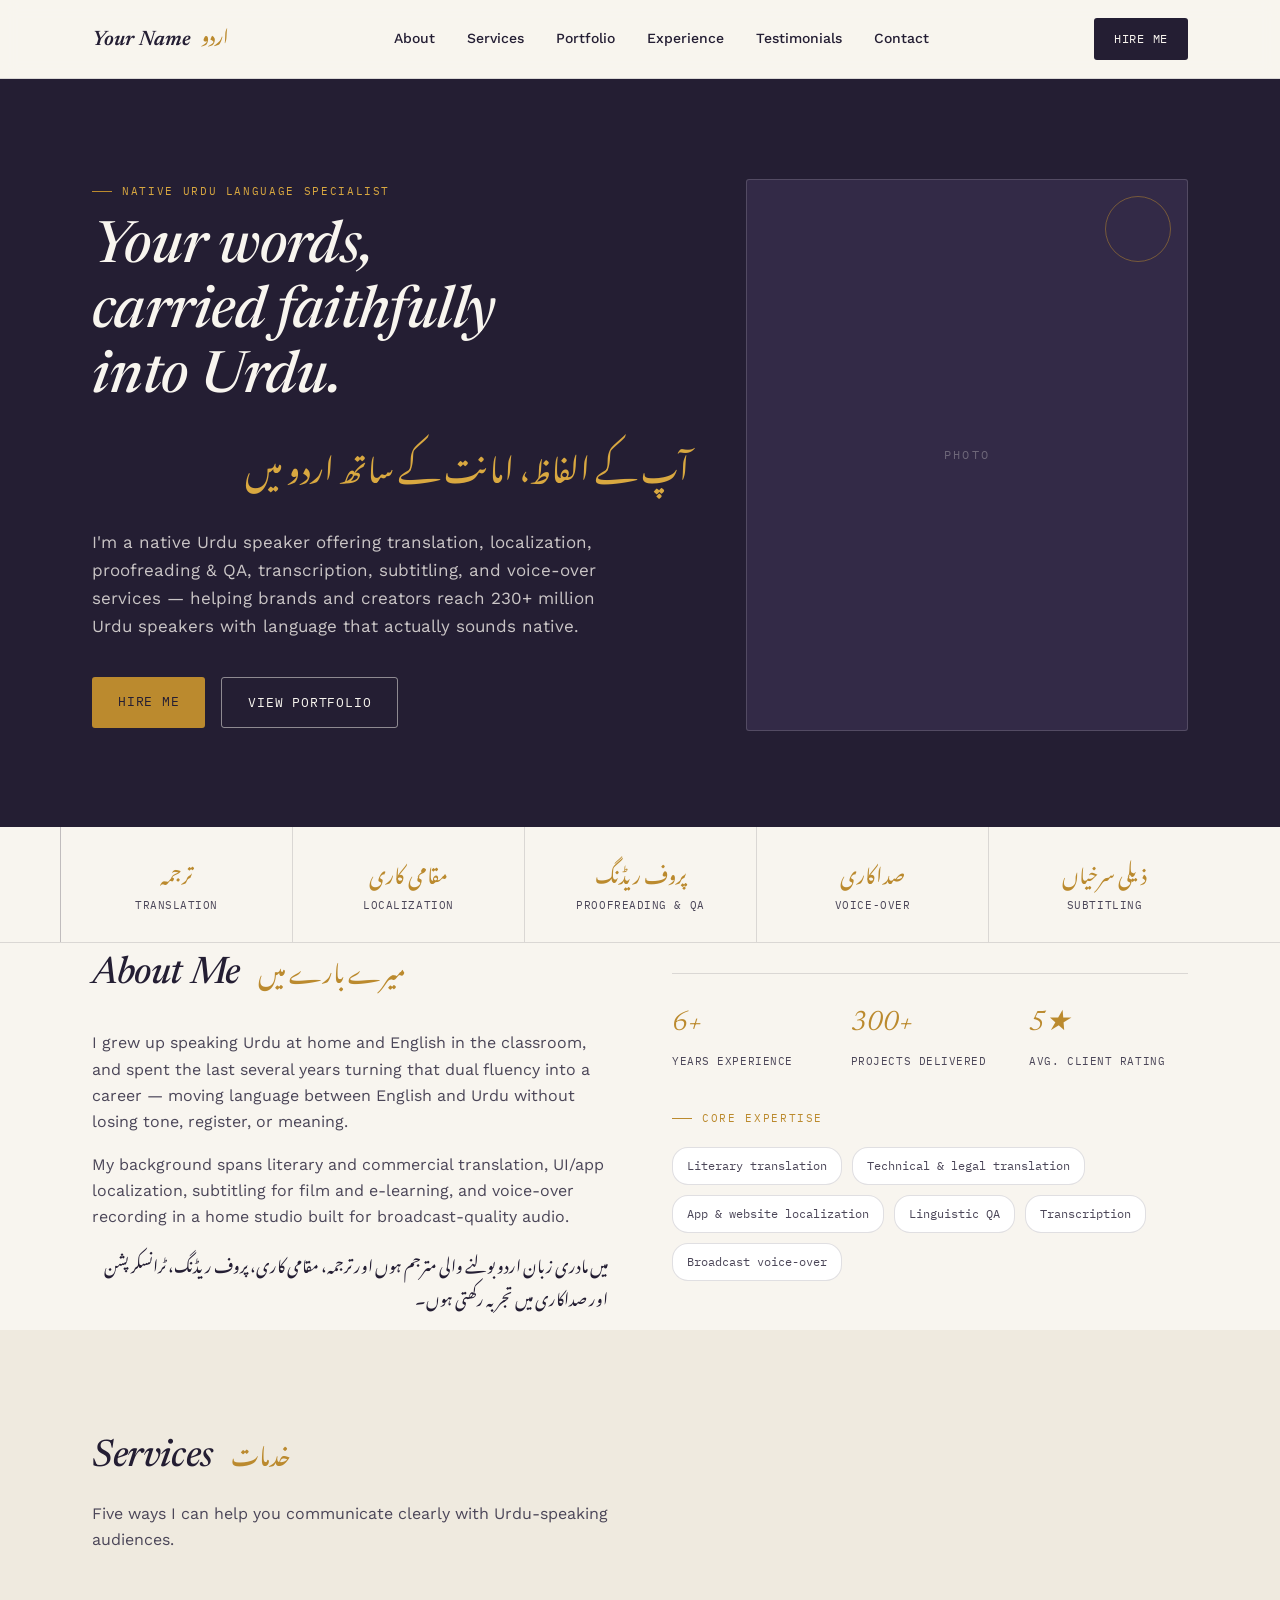
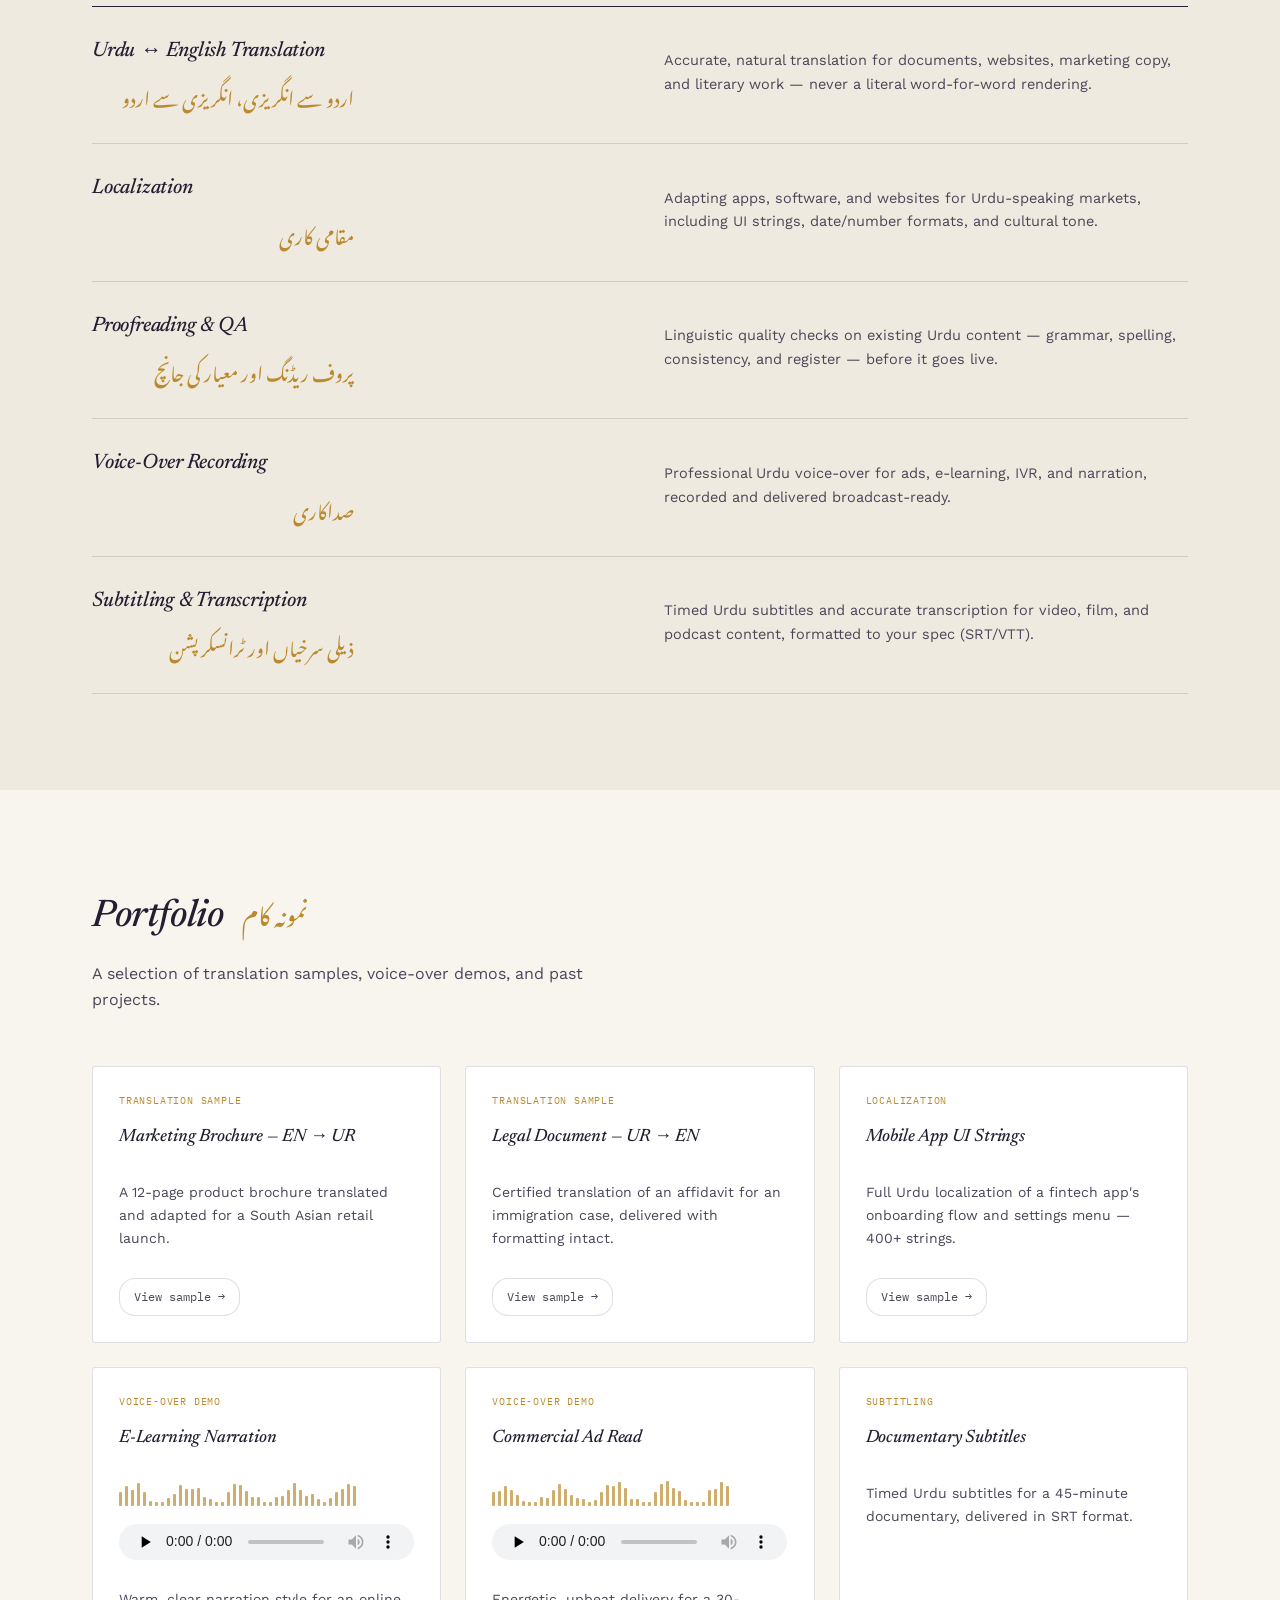
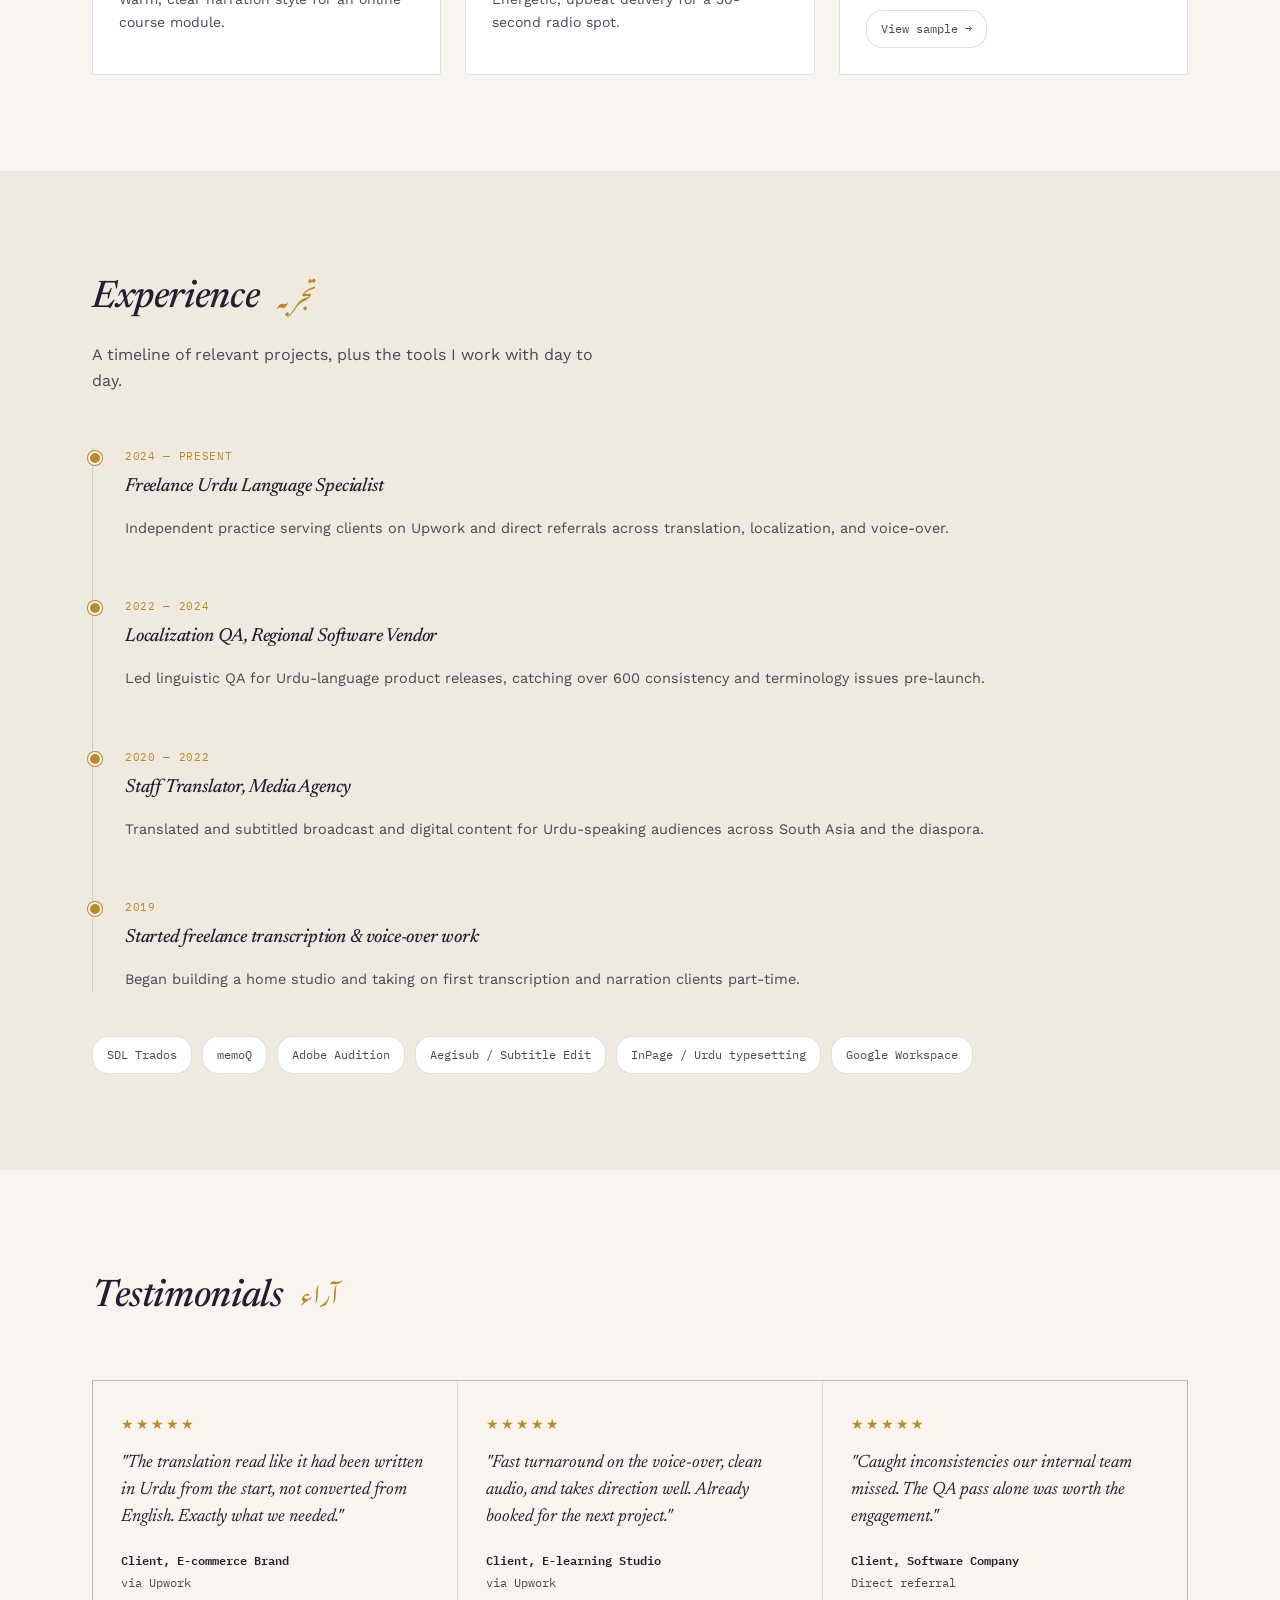
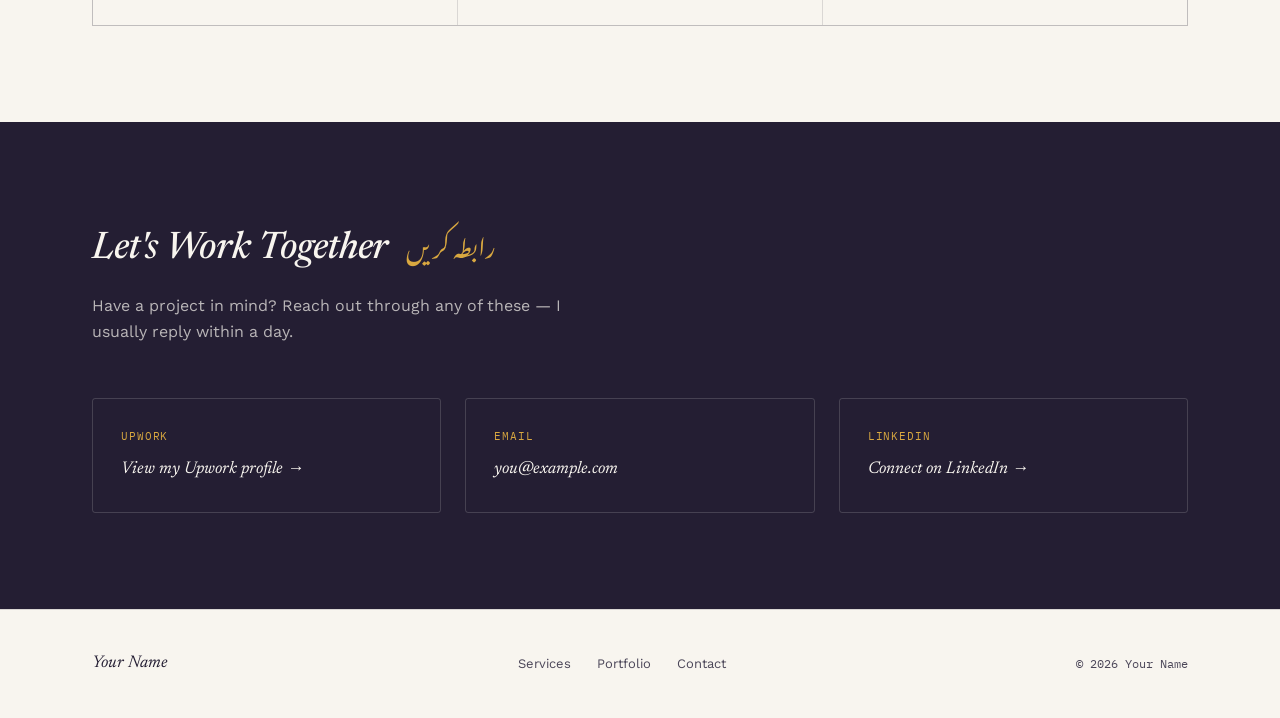
==== index.html @ cc3bcafe "Update title to reflect name change to Huma" ====
<!DOCTYPE html>
<html lang="en">
<head>
<meta charset="UTF-8">
<meta name="viewport" content="width=device-width, initial-scale=1.0">
<title>Huma — Urdu Language Expert | Translation, Localization & Voice-Over</title>
<meta name="description" content="Native Urdu language expert offering translation, localization, QA, transcription, subtitling and voice-over services.">
<link rel="preconnect" href="https://fonts.googleapis.com">
<link rel="preconnect" href="https://fonts.gstatic.com" crossorigin>
<link href="https://fonts.googleapis.com/css2?family=Newsreader:ital,wght@0,400;0,500;0,600;1,400;1,500&family=Noto+Nastaliq+Urdu:wght@400;600;700&family=Work+Sans:wght@400;500;600&family=IBM+Plex+Mono:wght@400;500&display=swap" rel="stylesheet">
<style>
  :root{
    --ink:#241E33;
    --ink-soft:#332A47;
    --paper:#F8F5EF;
    --paper-dim:#EFEADF;
    --gold:#BB8A2E;
    --gold-bright:#D9A840;
    --burgundy:#7A2E3B;
    --slate:#4B4658;
    --line:rgba(36,30,51,0.14);
    --line-dark:rgba(248,245,239,0.16);
    --white:#FFFFFF;
    --radius:3px;
    --max:1160px;
  }
  *{box-sizing:border-box;}
  html{scroll-behavior:smooth;}
  body{
    margin:0; background:var(--paper); color:var(--ink);
    font-family:'Work Sans', sans-serif; font-size:16px; line-height:1.65;
    -webkit-font-smoothing:antialiased;
  }
  h1,h2,h3{font-family:'Newsreader', serif; font-weight:500; margin:0; letter-spacing:-0.01em;}
  a{color:inherit; text-decoration:none;}
  img{max-width:100%; display:block;}
  .wrap{max-width:var(--max); margin:0 auto; padding:0 32px;}
  .urdu{font-family:'Noto Nastaliq Urdu', serif; direction:rtl; line-height:2.1;}

  .eyebrow{
    font-family:'IBM Plex Mono', monospace; font-size:11px; letter-spacing:0.15em; text-transform:uppercase;
    color:var(--gold); display:flex; align-items:center; gap:10px; margin-bottom:16px;
  }
  .eyebrow::before{content:""; width:20px; height:1px; background:var(--gold); display:inline-block;}

  .section-head{margin-bottom:52px;}
  .section-head .heading-row{display:flex; align-items:baseline; gap:18px; flex-wrap:wrap;}
  .section-head h2{font-size:clamp(28px,3.2vw,38px); font-style:italic;}
  .section-head .urdu-echo{
    font-family:'Noto Nastaliq Urdu', serif; direction:rtl; font-size:24px; color:var(--gold); line-height:1;
  }
  .section-head p{color:var(--slate); max-width:52ch; margin-top:12px;}

  section{padding:96px 0;}
  .light-alt{background:var(--paper-dim);}

  a:focus-visible, button:focus-visible, input:focus-visible, textarea:focus-visible{
    outline:2px solid var(--gold); outline-offset:3px;
  }
  .skip-link{position:absolute; left:-999px; top:0; background:var(--ink); color:var(--paper); padding:10px 16px; z-index:999;}
  .skip-link:focus{left:16px; top:16px;}

  /* Header */
  header{
    position:sticky; top:0; z-index:50; background:rgba(248,245,239,0.94);
    backdrop-filter:blur(8px); border-bottom:1px solid var(--line);
  }
  .nav{display:flex; align-items:center; justify-content:space-between; padding:18px 32px; max-width:var(--max); margin:0 auto;}
  .brand{font-family:'Newsreader', serif; font-style:italic; font-weight:600; font-size:21px; display:flex; align-items:baseline; gap:10px;}
  .brand .urdu-mark{font-family:'Noto Nastaliq Urdu', serif; direction:rtl; font-size:18px; color:var(--gold); font-style:normal;}
  .nav-links{display:flex; gap:32px; font-size:14px; font-weight:500;}
  .nav-links a{position:relative; padding:4px 0;}
  .nav-links a::after{content:""; position:absolute; left:0; bottom:0; width:0%; height:1px; background:var(--gold); transition:width .25s ease;}
  .nav-links a:hover::after{width:100%;}
  .nav-cta{
    font-family:'IBM Plex Mono', monospace; font-size:12px; letter-spacing:0.06em; text-transform:uppercase;
    background:var(--ink); color:var(--paper); padding:11px 20px; border-radius:var(--radius); transition:background .2s ease;
  }
  .nav-cta:hover{background:var(--gold);}

  /* Hero */
  .hero{background:var(--ink); color:var(--paper); padding:100px 0 96px; overflow:hidden;}
  .hero .wrap{display:grid; grid-template-columns:1.15fr 0.85fr; gap:56px; align-items:center;}
  .hero h1{color:var(--paper); font-size:clamp(38px,5vw,58px); line-height:1.12; font-style:italic; font-weight:500;}
  .hero .urdu-headline{
    margin-top:18px; font-size:clamp(22px,3vw,32px); color:var(--gold-bright);
  }
  .hero-sub{margin-top:26px; font-size:17px; color:rgba(248,245,239,0.78); max-width:46ch;}
  .hero-ctas{margin-top:36px; display:flex; gap:16px; flex-wrap:wrap;}
  .btn{
    font-family:'IBM Plex Mono', monospace; font-size:13px; letter-spacing:0.06em; text-transform:uppercase;
    padding:14px 26px; border-radius:var(--radius); display:inline-block; transition:transform .2s ease, background .2s ease, box-shadow .2s ease;
  }
  .btn-primary{background:var(--gold); color:var(--ink);}
  .btn-primary:hover{background:var(--gold-bright); transform:translateY(-2px);}
  .btn-ghost{border:1px solid rgba(248,245,239,0.5); color:var(--paper);}
  .btn-ghost:hover{transform:translateY(-2px); box-shadow:3px 3px 0 var(--gold);}
  .btn-ghost-light{border:1px solid var(--ink);}
  .btn-ghost-light:hover{transform:translateY(-2px); box-shadow:3px 3px 0 var(--gold);}

  .portrait{
    aspect-ratio:4/5; background:var(--ink-soft); border:1px solid var(--line-dark); border-radius:var(--radius);
    position:relative; overflow:hidden;
  }
  .portrait::after{
    content:"PHOTO"; position:absolute; inset:0; display:flex; align-items:center; justify-content:center;
    color:rgba(248,245,239,0.3); font-family:'IBM Plex Mono', monospace; font-size:12px; letter-spacing:0.2em;
  }
  .portrait::before{
    content:""; position:absolute; top:16px; right:16px; width:64px; height:64px;
    border:1px solid var(--gold); border-radius:50%; opacity:0.5;
  }

  /* key services strip */
  .key-services{border-bottom:1px solid var(--line);}
  .key-services .wrap{
    display:grid; grid-template-columns:repeat(5,1fr); gap:1px; background:var(--line);
    border-left:1px solid var(--line); padding:0;
  }
  .key-service{
    background:var(--paper); padding:28px 20px; text-align:center;
  }
  .key-service .ks-urdu{font-family:'Noto Nastaliq Urdu', serif; direction:rtl; color:var(--gold); font-size:20px; margin-bottom:8px;}
  .key-service .ks-en{font-family:'IBM Plex Mono', monospace; font-size:11px; letter-spacing:0.05em; text-transform:uppercase; color:var(--slate);}

  /* About */
  .about-grid{display:grid; grid-template-columns:1fr 1fr; gap:64px; align-items:start;}
  .about-body p{color:var(--slate); margin-bottom:18px;}
  .about-body .urdu{color:var(--ink); font-size:19px; margin:22px 0; padding:18px 22px; border-right:2px solid var(--gold); background:var(--paper-dim);}
  .about-stats{margin-top:30px; display:grid; grid-template-columns:repeat(3,1fr); gap:20px; border-top:1px solid var(--line); padding-top:26px;}
  .about-stats .n{font-family:'Newsreader', serif; font-style:italic; font-size:28px; color:var(--gold); display:block;}
  .about-stats .d{font-family:'IBM Plex Mono', monospace; font-size:11px; letter-spacing:0.05em; text-transform:uppercase; color:var(--slate);}

  /* Services (ledger) */
  .ledger{border-top:1px solid var(--ink);}
  .ledger-row{
    display:grid; grid-template-columns:1fr 1fr 2fr; gap:24px; padding:28px 0; border-bottom:1px solid var(--line);
    align-items:start; transition:background .2s ease;
  }
  .ledger-row:hover{background:var(--paper-dim);}
  .ledger-row h3{font-size:21px; font-style:italic;}
  .ledger-row .urdu{font-size:19px; color:var(--gold); margin-top:6px;}
  .ledger-row p{color:var(--slate); font-size:14.5px;}

  /* Portfolio */
  .portfolio-tabs{display:flex; gap:10px; margin-bottom:40px; flex-wrap:wrap;}
  .tab-label{
    font-family:'IBM Plex Mono', monospace; font-size:11px; letter-spacing:0.08em; text-transform:uppercase;
    border:1px solid var(--line); padding:9px 16px; border-radius:20px; color:var(--slate);
  }
  .portfolio-grid{display:grid; grid-template-columns:repeat(3,1fr); gap:24px;}
  .p-card{background:var(--white); border:1px solid var(--line); border-radius:var(--radius); padding:26px; display:flex; flex-direction:column; gap:14px;}
  .p-card .p-tag{font-family:'IBM Plex Mono', monospace; font-size:10px; letter-spacing:0.08em; text-transform:uppercase; color:var(--gold);}
  .p-card h3{font-size:18px; font-style:italic;}
  .p-card p{color:var(--slate); font-size:14px; flex-grow:1;}
  .waveform{display:flex; align-items:flex-end; gap:3px; height:34px; margin:4px 0;}
  .waveform span{
    width:3px; background:var(--gold); border-radius:1px; opacity:0.7;
  }
  audio{width:100%; height:36px;}

  /* Experience timeline */
  .timeline{position:relative; padding-left:32px; border-left:1px solid var(--line);}
  .t-item{position:relative; padding-bottom:42px;}
  .t-item:last-child{padding-bottom:0;}
  .t-item::before{
    content:""; position:absolute; left:-37px; top:4px; width:10px; height:10px; border-radius:50%;
    background:var(--gold); border:2px solid var(--paper); box-shadow:0 0 0 1px var(--gold);
  }
  .t-item .t-date{font-family:'IBM Plex Mono', monospace; font-size:11px; letter-spacing:0.06em; text-transform:uppercase; color:var(--gold); margin-bottom:6px;}
  .t-item h3{font-size:19px; font-style:italic; margin-bottom:8px;}
  .t-item p{color:var(--slate); font-size:14.5px;}

  .skills-tools{margin-top:56px;}
  .tool-tags{display:flex; flex-wrap:wrap; gap:10px; margin-top:20px;}
  .tool-tag{
    font-family:'IBM Plex Mono', monospace; font-size:12px; padding:8px 14px; border:1px solid var(--line);
    border-radius:16px; color:var(--slate); background:var(--white);
  }

  /* Testimonials */
  .testimonials{display:grid; grid-template-columns:repeat(3,1fr); gap:1px; background:var(--line); border:1px solid var(--line);}
  .testimonial{background:var(--paper); padding:32px 28px;}
  .testimonial blockquote{margin:0 0 20px; font-family:'Newsreader', serif; font-style:italic; font-size:18px; line-height:1.5;}
  .testimonial cite{font-style:normal; font-family:'IBM Plex Mono', monospace; font-size:12px; color:var(--slate); display:block;}
  .testimonial cite b{color:var(--ink); font-weight:600; display:block; margin-bottom:2px;}
  .stars{color:var(--gold); font-size:14px; margin-bottom:14px; letter-spacing:2px;}

  /* Contact */
  .contact-band{background:var(--ink); color:var(--paper);}
  .contact-band .section-head p{color:rgba(248,245,239,0.7);}
  .contact-band .section-head .urdu-echo{color:var(--gold-bright);}
  .contact-grid{display:grid; grid-template-columns:1fr 1fr 1fr; gap:24px;}
  .c-card{
    border:1px solid var(--line-dark); border-radius:var(--radius); padding:28px; transition:border-color .2s ease, transform .2s ease;
  }
  .c-card:hover{border-color:var(--gold); transform:translateY(-3px);}
  .c-card .k{font-family:'IBM Plex Mono', monospace; font-size:11px; letter-spacing:0.08em; text-transform:uppercase; color:var(--gold-bright); display:block; margin-bottom:10px;}
  .c-card .v{font-size:17px; font-style:italic; font-family:'Newsreader', serif;}

  footer{border-top:1px solid var(--line); padding:40px 0; background:var(--paper);}
  .footer-inner{display:flex; justify-content:space-between; align-items:center; flex-wrap:wrap; gap:16px;}
  .footer-inner .fbrand{font-family:'Newsreader', serif; font-style:italic; font-size:17px;}
  .footer-links{display:flex; gap:26px; font-size:13px; color:var(--slate);}
  .footer-links a:hover{color:var(--ink);}

  @media (max-width: 880px){
    .nav-links{display:none;}
    .hero .wrap{grid-template-columns:1fr;}
    .portrait{order:-1; max-width:260px; margin-bottom:8px;}
    .key-services .wrap{grid-template-columns:repeat(2,1fr);}
    .about-grid{grid-template-columns:1fr;}
    .ledger-row{grid-template-columns:1fr; gap:8px;}
    .portfolio-grid{grid-template-columns:1fr;}
    .testimonials{grid-template-columns:1fr;}
    .contact-grid{grid-template-columns:1fr;}
    section{padding:68px 0;}
  }

  .reveal{opacity:0; transform:translateY(16px); transition:opacity .6s ease, transform .6s ease;}
  .reveal.in{opacity:1; transform:translateY(0);}
  @media (prefers-reduced-motion: reduce){.reveal{opacity:1; transform:none; transition:none;}}
</style>
</head>
<body>
<a class="skip-link" href="#main">Skip to content</a>

<header>
  <nav class="nav">
    <a href="#" class="brand">Your Name <span class="urdu-mark">اردو</span></a>
    <div class="nav-links">
      <a href="#about">About</a>
      <a href="#services">Services</a>
      <a href="#portfolio">Portfolio</a>
      <a href="#experience">Experience</a>
      <a href="#testimonials">Testimonials</a>
      <a href="#contact">Contact</a>
    </div>
    <a href="#contact" class="nav-cta">Hire Me</a>
  </nav>
</header>

<main id="main">

  <section class="hero">
    <div class="wrap">
      <div>
        <div class="eyebrow" style="color:var(--gold-bright);">Native Urdu Language Specialist</div>
        <h1>Your words,<br>carried faithfully<br>into Urdu.</h1>
        <p class="urdu-headline urdu">آپ کے الفاظ، امانت کے ساتھ اردو میں</p>
        <p class="hero-sub">I'm a native Urdu speaker offering translation, localization, proofreading &amp; QA, transcription, subtitling, and voice-over services — helping brands and creators reach 230+ million Urdu speakers with language that actually sounds native.</p>
        <div class="hero-ctas">
          <a href="#contact" class="btn btn-primary">Hire Me</a>
          <a href="#portfolio" class="btn btn-ghost">View Portfolio</a>
        </div>
      </div>
      <div class="portrait"></div>
    </div>
  </section>

  <div class="key-services">
    <div class="wrap">
      <div class="key-service"><div class="ks-urdu">ترجمہ</div><div class="ks-en">Translation</div></div>
      <div class="key-service"><div class="ks-urdu">مقامی کاری</div><div class="ks-en">Localization</div></div>
      <div class="key-service"><div class="ks-urdu">پروف ریڈنگ</div><div class="ks-en">Proofreading &amp; QA</div></div>
      <div class="key-service"><div class="ks-urdu">صداکاری</div><div class="ks-en">Voice-Over</div></div>
      <div class="key-service"><div class="ks-urdu">ذیلی سرخیاں</div><div class="ks-en">Subtitling</div></div>
    </div>
  </div>

  <section id="about" class="wrap reveal">
    <div class="about-grid">
      <div>
        <div class="section-head" style="margin-bottom:24px;">
          <div class="heading-row">
            <h2>About Me</h2>
            <span class="urdu-echo">میرے بارے میں</span>
          </div>
        </div>
        <p style="color:var(--slate);">I grew up speaking Urdu at home and English in the classroom, and spent the last several years turning that dual fluency into a career — moving language between English and Urdu without losing tone, register, or meaning.</p>
        <p style="color:var(--slate);">My background spans literary and commercial translation, UI/app localization, subtitling for film and e-learning, and voice-over recording in a home studio built for broadcast-quality audio.</p>
        <p class="urdu">میں مادری زبان اردو بولنے والی مترجم ہوں اور ترجمہ، مقامی کاری، پروف ریڈنگ، ٹرانسکرپشن اور صداکاری میں تجربہ رکھتی ہوں۔</p>
      </div>
      <div>
        <div class="about-stats">
          <div><span class="n">6+</span><span class="d">Years experience</span></div>
          <div><span class="n">300+</span><span class="d">Projects delivered</span></div>
          <div><span class="n">5★</span><span class="d">Avg. client rating</span></div>
        </div>
        <div class="skills-tools" style="margin-top:36px;">
          <div class="eyebrow" style="margin-bottom:14px;">Core expertise</div>
          <div class="tool-tags">
            <span class="tool-tag">Literary translation</span>
            <span class="tool-tag">Technical &amp; legal translation</span>
            <span class="tool-tag">App &amp; website localization</span>
            <span class="tool-tag">Linguistic QA</span>
            <span class="tool-tag">Transcription</span>
            <span class="tool-tag">Broadcast voice-over</span>
          </div>
        </div>
      </div>
    </div>
  </section>

  <section id="services" class="light-alt">
    <div class="wrap reveal">
      <div class="section-head">
        <div class="heading-row"><h2>Services</h2><span class="urdu-echo">خدمات</span></div>
        <p>Five ways I can help you communicate clearly with Urdu-speaking audiences.</p>
      </div>
      <div class="ledger">
        <div class="ledger-row">
          <div><h3>Urdu ↔ English Translation</h3><div class="urdu">اردو سے انگریزی، انگریزی سے اردو</div></div>
          <div></div>
          <p>Accurate, natural translation for documents, websites, marketing copy, and literary work — never a literal word-for-word rendering.</p>
        </div>
        <div class="ledger-row">
          <div><h3>Localization</h3><div class="urdu">مقامی کاری</div></div>
          <div></div>
          <p>Adapting apps, software, and websites for Urdu-speaking markets, including UI strings, date/number formats, and cultural tone.</p>
        </div>
        <div class="ledger-row">
          <div><h3>Proofreading &amp; QA</h3><div class="urdu">پروف ریڈنگ اور معیار کی جانچ</div></div>
          <div></div>
          <p>Linguistic quality checks on existing Urdu content — grammar, spelling, consistency, and register — before it goes live.</p>
        </div>
        <div class="ledger-row">
          <div><h3>Voice-Over Recording</h3><div class="urdu">صداکاری</div></div>
          <div></div>
          <p>Professional Urdu voice-over for ads, e-learning, IVR, and narration, recorded and delivered broadcast-ready.</p>
        </div>
        <div class="ledger-row">
          <div><h3>Subtitling &amp; Transcription</h3><div class="urdu">ذیلی سرخیاں اور ٹرانسکرپشن</div></div>
          <div></div>
          <p>Timed Urdu subtitles and accurate transcription for video, film, and podcast content, formatted to your spec (SRT/VTT).</p>
        </div>
      </div>
    </div>
  </section>

  <section id="portfolio">
    <div class="wrap reveal">
      <div class="section-head">
        <div class="heading-row"><h2>Portfolio</h2><span class="urdu-echo">نمونہ کام</span></div>
        <p>A selection of translation samples, voice-over demos, and past projects.</p>
      </div>
      <div class="portfolio-grid">
        <div class="p-card">
          <span class="p-tag">Translation Sample</span>
          <h3>Marketing Brochure — EN → UR</h3>
          <p>A 12-page product brochure translated and adapted for a South Asian retail launch.</p>
          <a href="#" class="tool-tag" style="align-self:flex-start;">View sample →</a>
        </div>
        <div class="p-card">
          <span class="p-tag">Translation Sample</span>
          <h3>Legal Document — UR → EN</h3>
          <p>Certified translation of an affidavit for an immigration case, delivered with formatting intact.</p>
          <a href="#" class="tool-tag" style="align-self:flex-start;">View sample →</a>
        </div>
        <div class="p-card">
          <span class="p-tag">Localization</span>
          <h3>Mobile App UI Strings</h3>
          <p>Full Urdu localization of a fintech app's onboarding flow and settings menu — 400+ strings.</p>
          <a href="#" class="tool-tag" style="align-self:flex-start;">View sample →</a>
        </div>
        <div class="p-card">
          <span class="p-tag">Voice-Over Demo</span>
          <h3>E-Learning Narration</h3>
          <div class="waveform" aria-hidden="true"></div>
          <audio controls preload="none">
            <source src="audio/demo-elearning.mp3" type="audio/mpeg">
            Your browser does not support the audio element.
          </audio>
          <p>Warm, clear narration style for an online course module.</p>
        </div>
        <div class="p-card">
          <span class="p-tag">Voice-Over Demo</span>
          <h3>Commercial Ad Read</h3>
          <div class="waveform" aria-hidden="true"></div>
          <audio controls preload="none">
            <source src="audio/demo-commercial.mp3" type="audio/mpeg">
            Your browser does not support the audio element.
          </audio>
          <p>Energetic, upbeat delivery for a 30-second radio spot.</p>
        </div>
        <div class="p-card">
          <span class="p-tag">Subtitling</span>
          <h3>Documentary Subtitles</h3>
          <p>Timed Urdu subtitles for a 45-minute documentary, delivered in SRT format.</p>
          <a href="#" class="tool-tag" style="align-self:flex-start;">View sample →</a>
        </div>
      </div>
    </div>
  </section>

  <section id="experience" class="light-alt">
    <div class="wrap reveal">
      <div class="section-head">
        <div class="heading-row"><h2>Experience</h2><span class="urdu-echo">تجربہ</span></div>
        <p>A timeline of relevant projects, plus the tools I work with day to day.</p>
      </div>
      <div class="timeline">
        <div class="t-item">
          <div class="t-date">2024 — Present</div>
          <h3>Freelance Urdu Language Specialist</h3>
          <p>Independent practice serving clients on Upwork and direct referrals across translation, localization, and voice-over.</p>
        </div>
        <div class="t-item">
          <div class="t-date">2022 — 2024</div>
          <h3>Localization QA, Regional Software Vendor</h3>
          <p>Led linguistic QA for Urdu-language product releases, catching over 600 consistency and terminology issues pre-launch.</p>
        </div>
        <div class="t-item">
          <div class="t-date">2020 — 2022</div>
          <h3>Staff Translator, Media Agency</h3>
          <p>Translated and subtitled broadcast and digital content for Urdu-speaking audiences across South Asia and the diaspora.</p>
        </div>
        <div class="t-item">
          <div class="t-date">2019</div>
          <h3>Started freelance transcription &amp; voice-over work</h3>
          <p>Began building a home studio and taking on first transcription and narration clients part-time.</p>
        </div>
      </div>
      <div class="tool-tags" style="margin-top:44px;">
        <span class="tool-tag">SDL Trados</span>
        <span class="tool-tag">memoQ</span>
        <span class="tool-tag">Adobe Audition</span>
        <span class="tool-tag">Aegisub / Subtitle Edit</span>
        <span class="tool-tag">InPage / Urdu typesetting</span>
        <span class="tool-tag">Google Workspace</span>
      </div>
    </div>
  </section>

  <section id="testimonials">
    <div class="wrap reveal">
      <div class="section-head">
        <div class="heading-row"><h2>Testimonials</h2><span class="urdu-echo">آراء</span></div>
      </div>
      <div class="testimonials">
        <div class="testimonial">
          <div class="stars">★★★★★</div>
          <blockquote>"The translation read like it had been written in Urdu from the start, not converted from English. Exactly what we needed."</blockquote>
          <cite><b>Client, E-commerce Brand</b>via Upwork</cite>
        </div>
        <div class="testimonial">
          <div class="stars">★★★★★</div>
          <blockquote>"Fast turnaround on the voice-over, clean audio, and takes direction well. Already booked for the next project."</blockquote>
          <cite><b>Client, E-learning Studio</b>via Upwork</cite>
        </div>
        <div class="testimonial">
          <div class="stars">★★★★★</div>
          <blockquote>"Caught inconsistencies our internal team missed. The QA pass alone was worth the engagement."</blockquote>
          <cite><b>Client, Software Company</b>Direct referral</cite>
        </div>
      </div>
    </div>
  </section>

  <section id="contact" class="contact-band">
    <div class="wrap reveal">
      <div class="section-head">
        <div class="heading-row"><h2 style="color:var(--paper);">Let's Work Together</h2><span class="urdu-echo">رابطہ کریں</span></div>
        <p>Have a project in mind? Reach out through any of these — I usually reply within a day.</p>
      </div>
      <div class="contact-grid">
        <a href="https://www.upwork.com/freelancers/~yourprofile" class="c-card">
          <span class="k">Upwork</span>
          <span class="v">View my Upwork profile →</span>
        </a>
        <a href="mailto:you@example.com" class="c-card">
          <span class="k">Email</span>
          <span class="v">you@example.com</span>
        </a>
        <a href="https://www.linkedin.com/in/yourprofile" class="c-card">
          <span class="k">LinkedIn</span>
          <span class="v">Connect on LinkedIn →</span>
        </a>
      </div>
    </div>
  </section>

</main>

<footer>
  <div class="wrap footer-inner">
    <span class="fbrand">Your Name</span>
    <div class="footer-links">
      <a href="#services">Services</a>
      <a href="#portfolio">Portfolio</a>
      <a href="#contact">Contact</a>
    </div>
    <span style="font-family:'IBM Plex Mono', monospace; font-size:12px; color:var(--slate);">&copy; 2026 Your Name</span>
  </div>
</footer>

<script>
  const revealEls = document.querySelectorAll('.reveal');
  const io = new IntersectionObserver((entries) => {
    entries.forEach(entry => {
      if (entry.isIntersecting) { entry.target.classList.add('in'); io.unobserve(entry.target); }
    });
  }, { threshold: 0.1 });
  revealEls.forEach(el => io.observe(el));

  // Static decorative waveform bars for voice-over cards
  document.querySelectorAll('.waveform').forEach(wf => {
    const bars = 40;
    for (let i = 0; i < bars; i++) {
      const bar = document.createElement('span');
      const h = 6 + Math.round(Math.sin(i * 0.7) * 10 + Math.random() * 10);
      bar.style.height = Math.max(4, h) + 'px';
      wf.appendChild(bar);
    }
  });
</script>

</body>
</html>
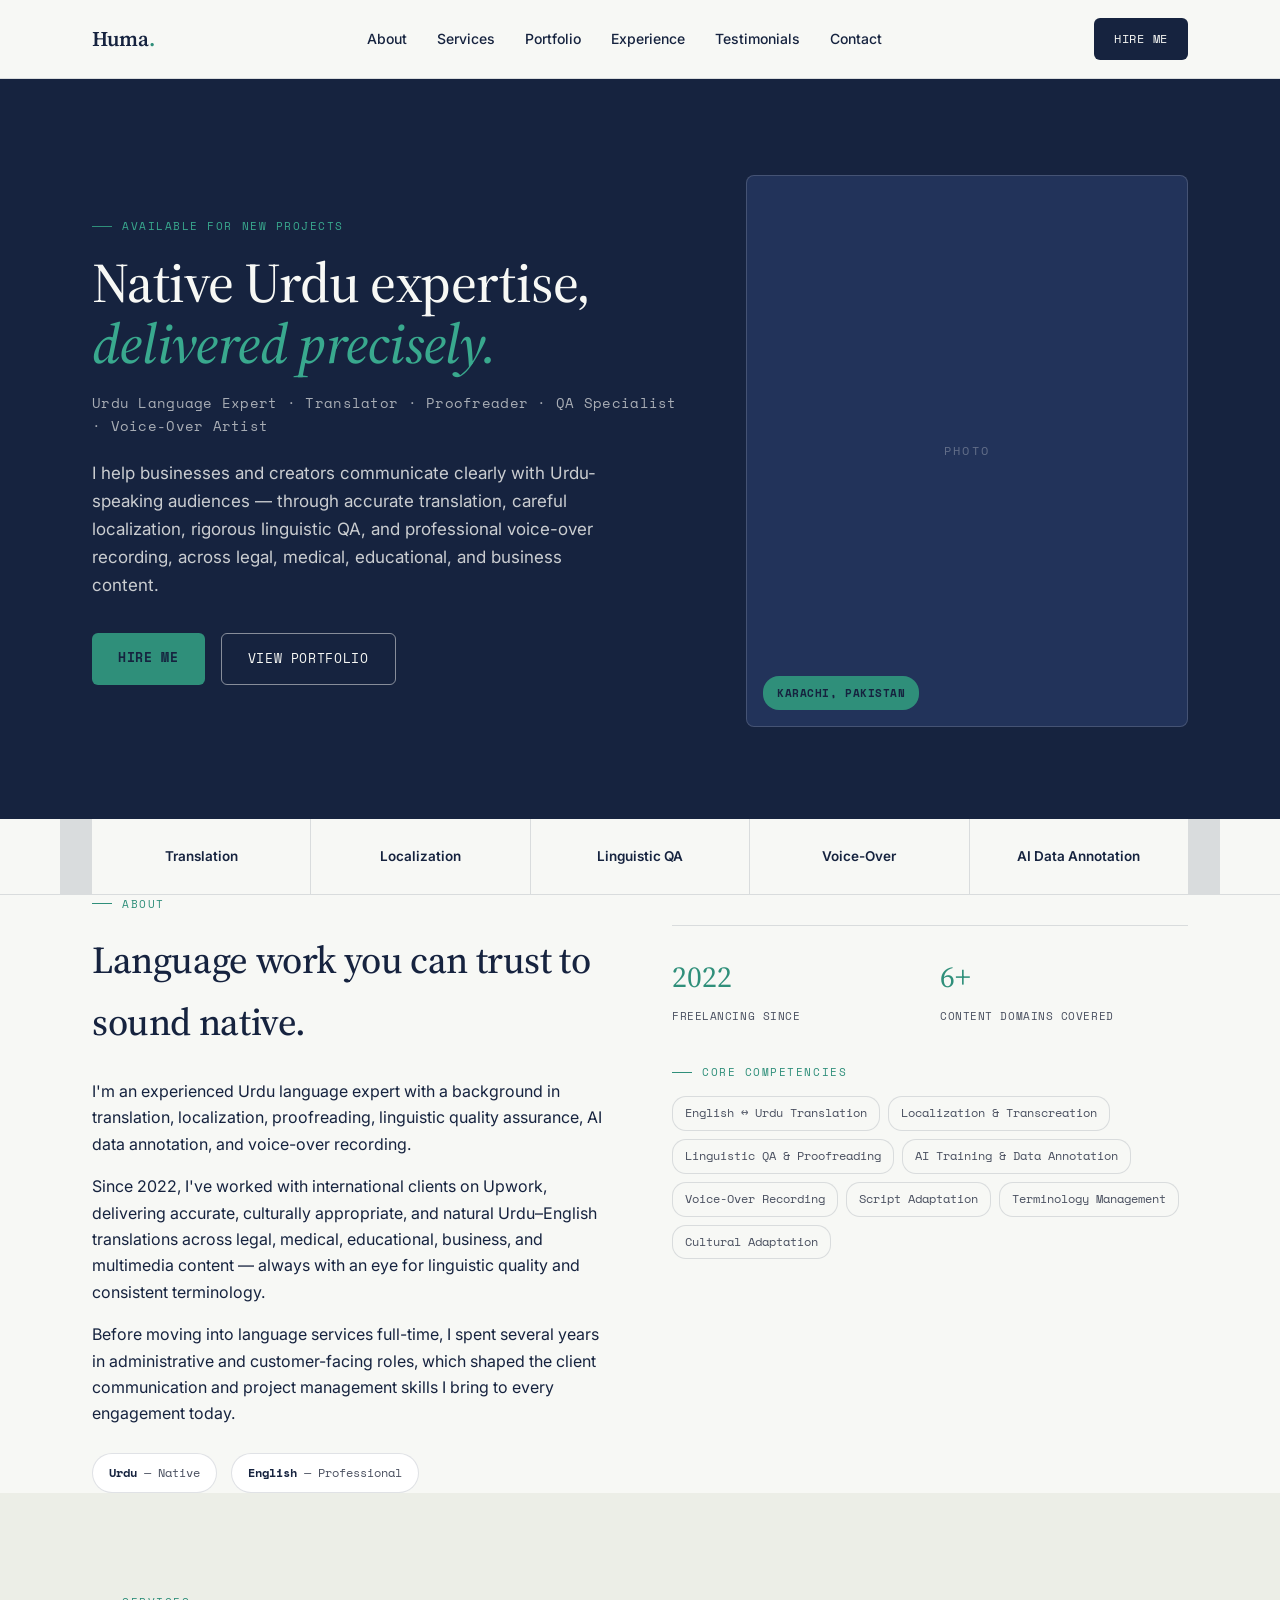
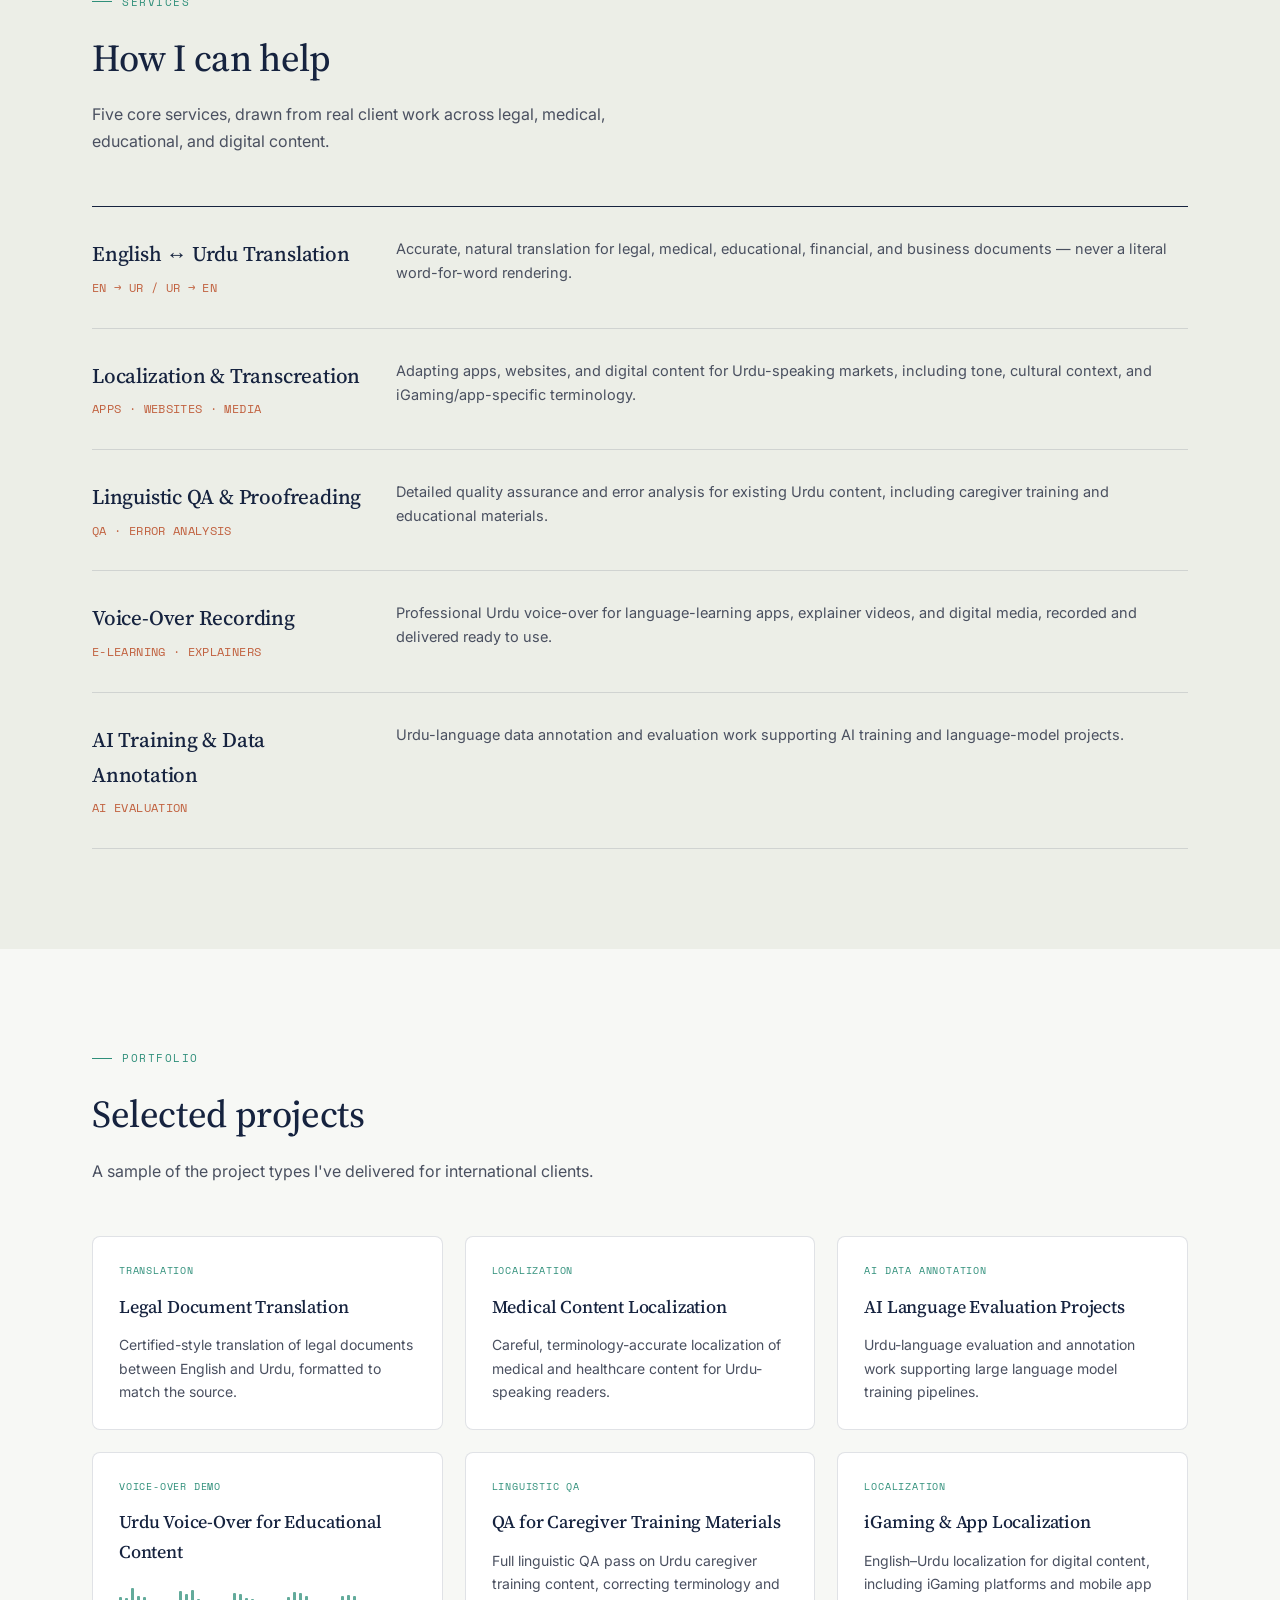
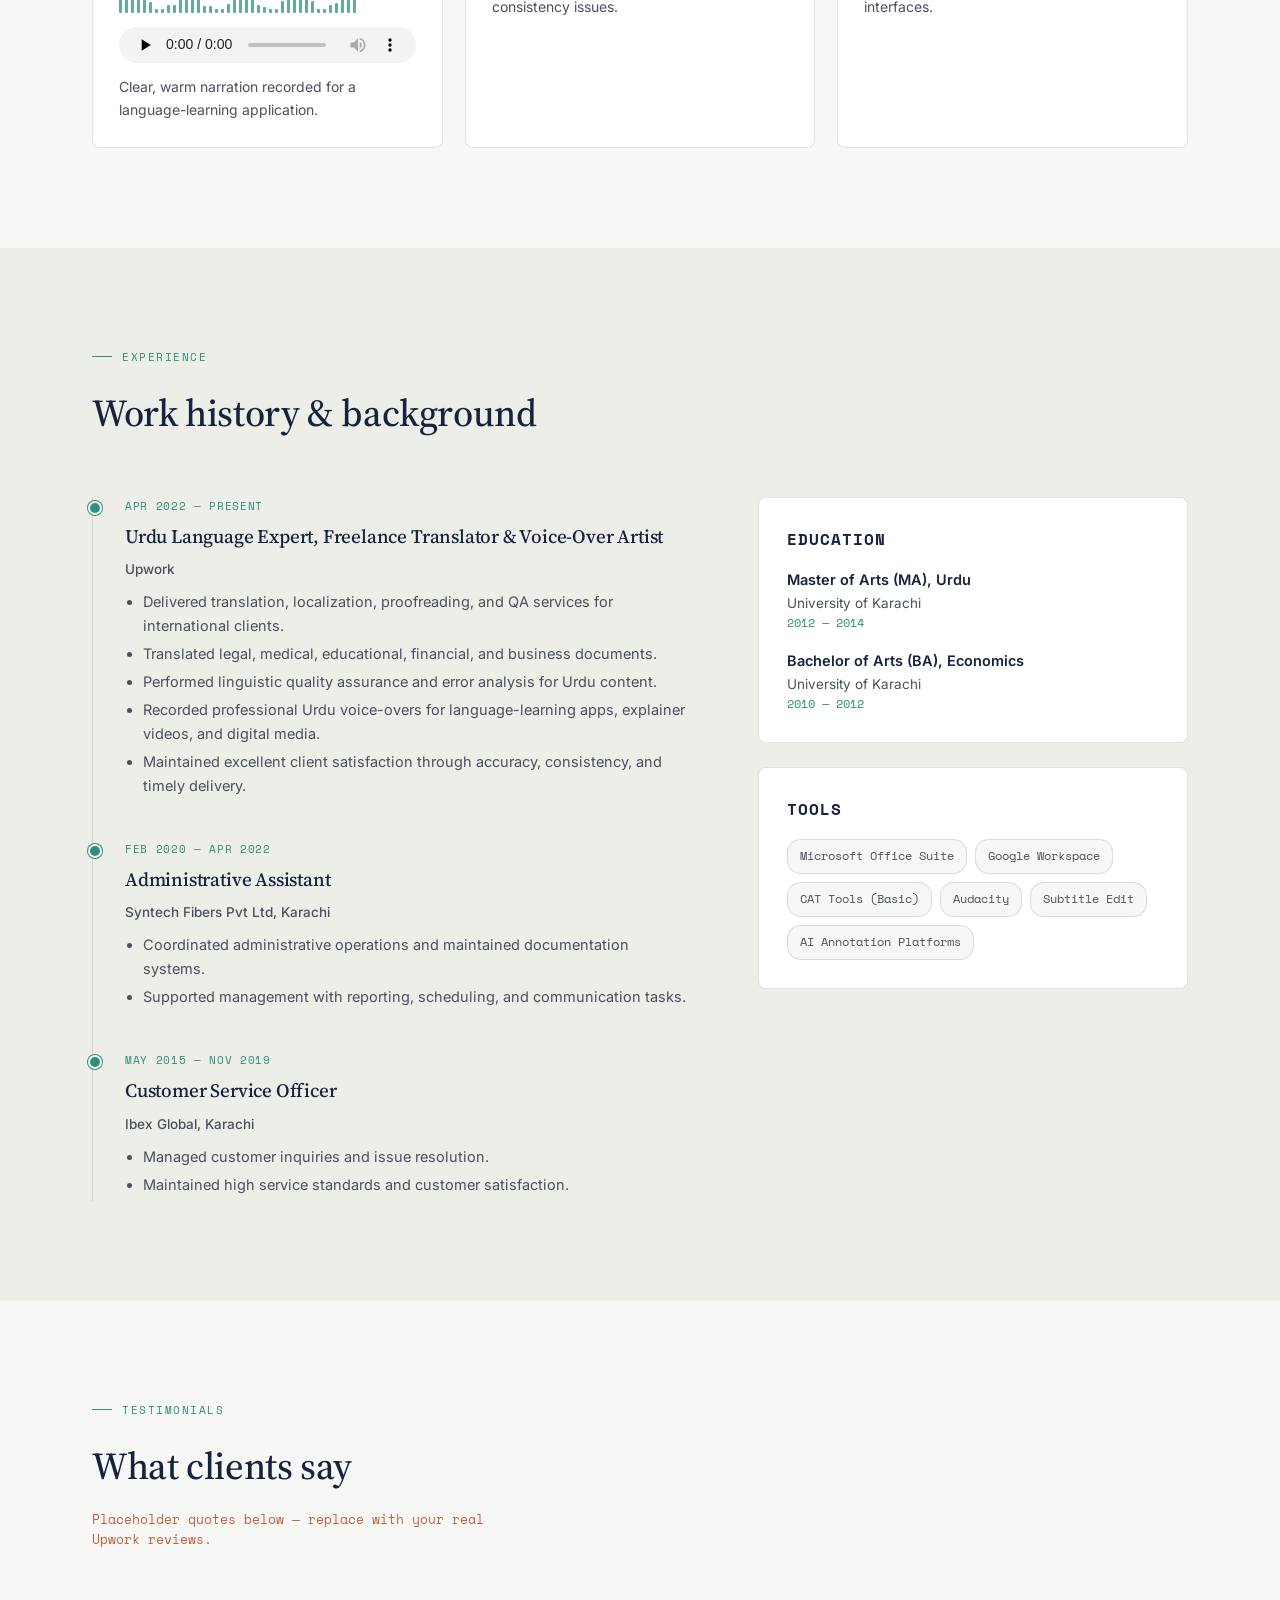
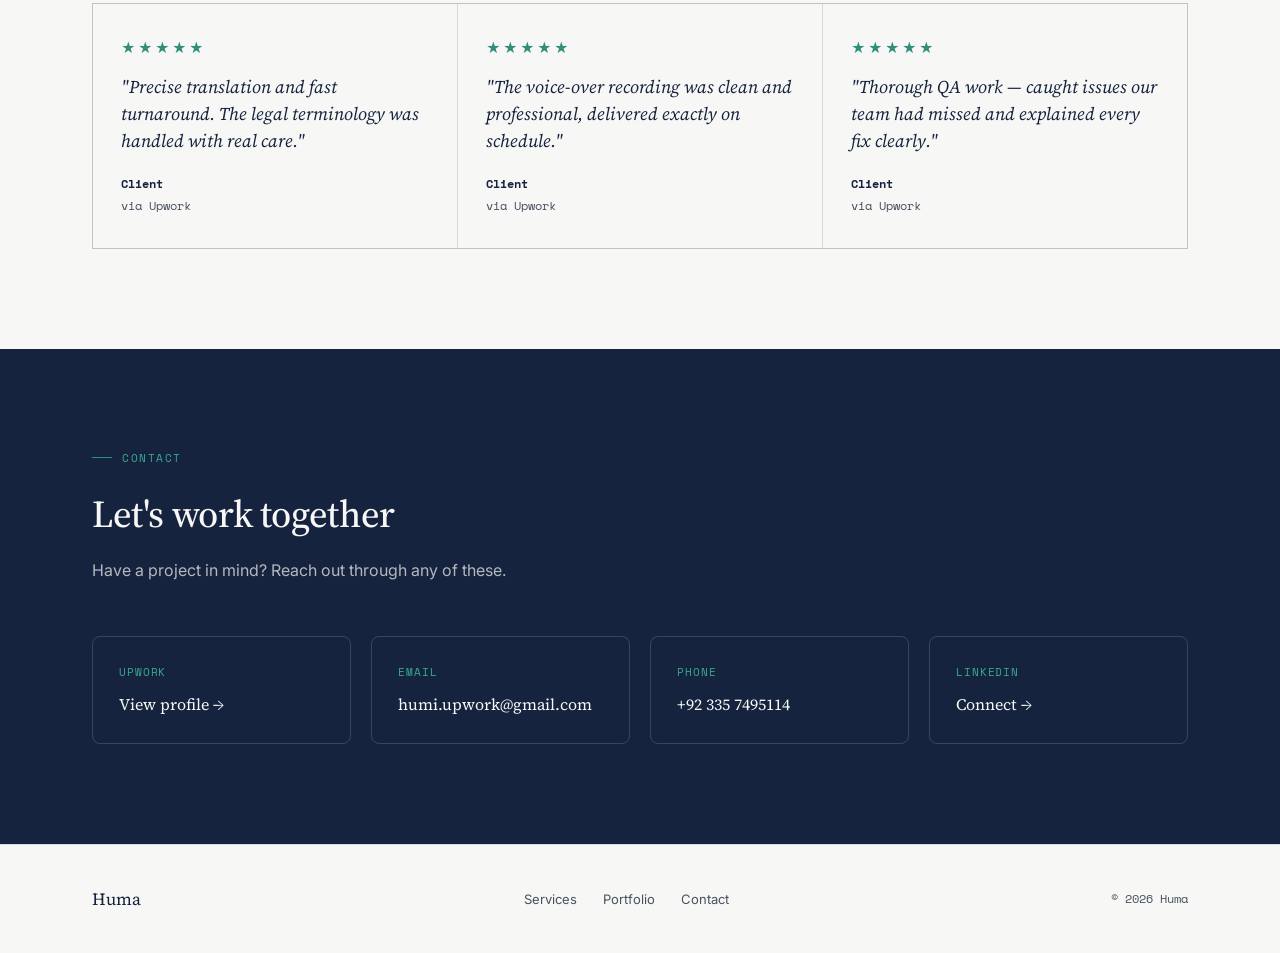
==== commit a2f8c814: "Add files via upload" ====
--- a/index.html
+++ b/index.html
@@ -3,208 +3,208 @@
 <head>
 <meta charset="UTF-8">
 <meta name="viewport" content="width=device-width, initial-scale=1.0">
-<title>Huma — Urdu Language Expert | Translation, Localization & Voice-Over</title>
-<meta name="description" content="Native Urdu language expert offering translation, localization, QA, transcription, subtitling and voice-over services.">
+<title>Huma — Urdu Language Expert | Translator, Localization & Voice-Over</title>
+<meta name="description" content="Huma is a native Urdu language expert offering English–Urdu translation, localization, linguistic QA, AI data annotation, and voice-over recording.">
 <link rel="preconnect" href="https://fonts.googleapis.com">
 <link rel="preconnect" href="https://fonts.gstatic.com" crossorigin>
-<link href="https://fonts.googleapis.com/css2?family=Newsreader:ital,wght@0,400;0,500;0,600;1,400;1,500&family=Noto+Nastaliq+Urdu:wght@400;600;700&family=Work+Sans:wght@400;500;600&family=IBM+Plex+Mono:wght@400;500&display=swap" rel="stylesheet">
+<link href="https://fonts.googleapis.com/css2?family=Source+Serif+4:ital,opsz,wght@0,8..60,400;0,8..60,500;0,8..60,600;1,8..60,400&family=Inter:wght@400;500;600&family=Space+Mono:wght@400;700&display=swap" rel="stylesheet">
 <style>
   :root{
-    --ink:#241E33;
-    --ink-soft:#332A47;
-    --paper:#F8F5EF;
-    --paper-dim:#EFEADF;
-    --gold:#BB8A2E;
-    --gold-bright:#D9A840;
-    --burgundy:#7A2E3B;
-    --slate:#4B4658;
-    --line:rgba(36,30,51,0.14);
-    --line-dark:rgba(248,245,239,0.16);
+    --navy:#16233F;
+    --navy-soft:#22335A;
+    --paper:#F7F8F5;
+    --paper-dim:#ECEEE7;
+    --teal:#2F8F7A;
+    --teal-bright:#39A98E;
+    --coral:#C1613F;
+    --slate:#4A5060;
+    --line:rgba(22,35,63,0.13);
+    --line-dark:rgba(247,248,245,0.16);
     --white:#FFFFFF;
-    --radius:3px;
+    --radius:8px;
     --max:1160px;
   }
   *{box-sizing:border-box;}
   html{scroll-behavior:smooth;}
   body{
-    margin:0; background:var(--paper); color:var(--ink);
-    font-family:'Work Sans', sans-serif; font-size:16px; line-height:1.65;
+    margin:0; background:var(--paper); color:var(--navy);
+    font-family:'Inter', sans-serif; font-size:16px; line-height:1.65;
     -webkit-font-smoothing:antialiased;
   }
-  h1,h2,h3{font-family:'Newsreader', serif; font-weight:500; margin:0; letter-spacing:-0.01em;}
+  h1,h2,h3{font-family:'Source Serif 4', serif; font-weight:500; margin:0; letter-spacing:-0.01em; color:var(--navy);}
   a{color:inherit; text-decoration:none;}
   img{max-width:100%; display:block;}
   .wrap{max-width:var(--max); margin:0 auto; padding:0 32px;}
-  .urdu{font-family:'Noto Nastaliq Urdu', serif; direction:rtl; line-height:2.1;}
 
   .eyebrow{
-    font-family:'IBM Plex Mono', monospace; font-size:11px; letter-spacing:0.15em; text-transform:uppercase;
-    color:var(--gold); display:flex; align-items:center; gap:10px; margin-bottom:16px;
-  }
-  .eyebrow::before{content:""; width:20px; height:1px; background:var(--gold); display:inline-block;}
-
-  .section-head{margin-bottom:52px;}
-  .section-head .heading-row{display:flex; align-items:baseline; gap:18px; flex-wrap:wrap;}
-  .section-head h2{font-size:clamp(28px,3.2vw,38px); font-style:italic;}
-  .section-head .urdu-echo{
-    font-family:'Noto Nastaliq Urdu', serif; direction:rtl; font-size:24px; color:var(--gold); line-height:1;
-  }
-  .section-head p{color:var(--slate); max-width:52ch; margin-top:12px;}
-
-  section{padding:96px 0;}
+    font-family:'Space Mono', monospace; font-size:11px; letter-spacing:0.14em; text-transform:uppercase;
+    color:var(--teal); display:flex; align-items:center; gap:10px; margin-bottom:16px;
+  }
+  .eyebrow::before{content:""; width:20px; height:1px; background:var(--teal); display:inline-block;}
+
+  .pair{font-family:'Space Mono', monospace; font-size:12px; color:var(--coral); letter-spacing:0.03em;}
+
+  section{padding:100px 0;}
   .light-alt{background:var(--paper-dim);}
 
   a:focus-visible, button:focus-visible, input:focus-visible, textarea:focus-visible{
-    outline:2px solid var(--gold); outline-offset:3px;
-  }
-  .skip-link{position:absolute; left:-999px; top:0; background:var(--ink); color:var(--paper); padding:10px 16px; z-index:999;}
+    outline:2px solid var(--teal); outline-offset:3px;
+  }
+  .skip-link{position:absolute; left:-999px; top:0; background:var(--navy); color:var(--paper); padding:10px 16px; z-index:999;}
   .skip-link:focus{left:16px; top:16px;}
 
   /* Header */
   header{
-    position:sticky; top:0; z-index:50; background:rgba(248,245,239,0.94);
+    position:sticky; top:0; z-index:50; background:rgba(247,248,245,0.94);
     backdrop-filter:blur(8px); border-bottom:1px solid var(--line);
   }
   .nav{display:flex; align-items:center; justify-content:space-between; padding:18px 32px; max-width:var(--max); margin:0 auto;}
-  .brand{font-family:'Newsreader', serif; font-style:italic; font-weight:600; font-size:21px; display:flex; align-items:baseline; gap:10px;}
-  .brand .urdu-mark{font-family:'Noto Nastaliq Urdu', serif; direction:rtl; font-size:18px; color:var(--gold); font-style:normal;}
-  .nav-links{display:flex; gap:32px; font-size:14px; font-weight:500;}
+  .brand{font-family:'Source Serif 4', serif; font-weight:600; font-size:21px;}
+  .brand .dot{color:var(--teal);}
+  .nav-links{display:flex; gap:30px; font-size:14px; font-weight:500;}
   .nav-links a{position:relative; padding:4px 0;}
-  .nav-links a::after{content:""; position:absolute; left:0; bottom:0; width:0%; height:1px; background:var(--gold); transition:width .25s ease;}
+  .nav-links a::after{content:""; position:absolute; left:0; bottom:0; width:0%; height:2px; background:var(--teal); transition:width .25s ease;}
   .nav-links a:hover::after{width:100%;}
   .nav-cta{
-    font-family:'IBM Plex Mono', monospace; font-size:12px; letter-spacing:0.06em; text-transform:uppercase;
-    background:var(--ink); color:var(--paper); padding:11px 20px; border-radius:var(--radius); transition:background .2s ease;
-  }
-  .nav-cta:hover{background:var(--gold);}
+    font-family:'Space Mono', monospace; font-size:12px; letter-spacing:0.06em; text-transform:uppercase;
+    background:var(--navy); color:var(--paper); padding:11px 20px; border-radius:6px; transition:background .2s ease;
+  }
+  .nav-cta:hover{background:var(--teal);}
 
   /* Hero */
-  .hero{background:var(--ink); color:var(--paper); padding:100px 0 96px; overflow:hidden;}
+  .hero{background:var(--navy); color:var(--paper); padding:96px 0 92px; overflow:hidden;}
   .hero .wrap{display:grid; grid-template-columns:1.15fr 0.85fr; gap:56px; align-items:center;}
-  .hero h1{color:var(--paper); font-size:clamp(38px,5vw,58px); line-height:1.12; font-style:italic; font-weight:500;}
-  .hero .urdu-headline{
-    margin-top:18px; font-size:clamp(22px,3vw,32px); color:var(--gold-bright);
-  }
-  .hero-sub{margin-top:26px; font-size:17px; color:rgba(248,245,239,0.78); max-width:46ch;}
-  .hero-ctas{margin-top:36px; display:flex; gap:16px; flex-wrap:wrap;}
+  .hero h1{color:var(--paper); font-size:clamp(38px,5vw,56px); line-height:1.1; font-weight:500;}
+  .hero h1 .accent{color:var(--teal-bright); font-style:italic;}
+  .hero-role{
+    font-family:'Space Mono', monospace; font-size:14px; color:rgba(247,248,245,0.65);
+    margin-top:16px; letter-spacing:0.02em;
+  }
+  .hero-sub{margin-top:22px; font-size:17px; color:rgba(247,248,245,0.8); max-width:48ch;}
+  .hero-ctas{margin-top:34px; display:flex; gap:16px; flex-wrap:wrap;}
   .btn{
-    font-family:'IBM Plex Mono', monospace; font-size:13px; letter-spacing:0.06em; text-transform:uppercase;
-    padding:14px 26px; border-radius:var(--radius); display:inline-block; transition:transform .2s ease, background .2s ease, box-shadow .2s ease;
-  }
-  .btn-primary{background:var(--gold); color:var(--ink);}
-  .btn-primary:hover{background:var(--gold-bright); transform:translateY(-2px);}
-  .btn-ghost{border:1px solid rgba(248,245,239,0.5); color:var(--paper);}
-  .btn-ghost:hover{transform:translateY(-2px); box-shadow:3px 3px 0 var(--gold);}
-  .btn-ghost-light{border:1px solid var(--ink);}
-  .btn-ghost-light:hover{transform:translateY(-2px); box-shadow:3px 3px 0 var(--gold);}
+    font-family:'Space Mono', monospace; font-size:13px; letter-spacing:0.05em; text-transform:uppercase;
+    padding:14px 26px; border-radius:6px; display:inline-block; transition:transform .2s ease, background .2s ease, box-shadow .2s ease;
+  }
+  .btn-primary{background:var(--teal); color:var(--navy); font-weight:700;}
+  .btn-primary:hover{background:var(--teal-bright); transform:translateY(-2px);}
+  .btn-ghost{border:1px solid rgba(247,248,245,0.5); color:var(--paper);}
+  .btn-ghost:hover{transform:translateY(-2px); box-shadow:3px 3px 0 var(--teal);}
 
   .portrait{
-    aspect-ratio:4/5; background:var(--ink-soft); border:1px solid var(--line-dark); border-radius:var(--radius);
+    aspect-ratio:4/5; background:var(--navy-soft); border:1px solid var(--line-dark); border-radius:var(--radius);
     position:relative; overflow:hidden;
   }
   .portrait::after{
     content:"PHOTO"; position:absolute; inset:0; display:flex; align-items:center; justify-content:center;
-    color:rgba(248,245,239,0.3); font-family:'IBM Plex Mono', monospace; font-size:12px; letter-spacing:0.2em;
-  }
-  .portrait::before{
-    content:""; position:absolute; top:16px; right:16px; width:64px; height:64px;
-    border:1px solid var(--gold); border-radius:50%; opacity:0.5;
+    color:rgba(247,248,245,0.3); font-family:'Space Mono', monospace; font-size:12px; letter-spacing:0.2em;
+  }
+  .portrait .badge{
+    position:absolute; bottom:16px; left:16px; background:var(--teal); color:var(--navy);
+    font-family:'Space Mono', monospace; font-size:11px; letter-spacing:0.05em; text-transform:uppercase;
+    padding:8px 14px; border-radius:16px; font-weight:700;
   }
 
   /* key services strip */
   .key-services{border-bottom:1px solid var(--line);}
   .key-services .wrap{
     display:grid; grid-template-columns:repeat(5,1fr); gap:1px; background:var(--line);
-    border-left:1px solid var(--line); padding:0;
-  }
-  .key-service{
-    background:var(--paper); padding:28px 20px; text-align:center;
-  }
-  .key-service .ks-urdu{font-family:'Noto Nastaliq Urdu', serif; direction:rtl; color:var(--gold); font-size:20px; margin-bottom:8px;}
-  .key-service .ks-en{font-family:'IBM Plex Mono', monospace; font-size:11px; letter-spacing:0.05em; text-transform:uppercase; color:var(--slate);}
+  }
+  .key-service{background:var(--paper); padding:26px 18px; text-align:center;}
+  .key-service .ks-en{font-family:'Inter', sans-serif; font-size:13.5px; font-weight:600; color:var(--navy);}
 
   /* About */
   .about-grid{display:grid; grid-template-columns:1fr 1fr; gap:64px; align-items:start;}
   .about-body p{color:var(--slate); margin-bottom:18px;}
-  .about-body .urdu{color:var(--ink); font-size:19px; margin:22px 0; padding:18px 22px; border-right:2px solid var(--gold); background:var(--paper-dim);}
-  .about-stats{margin-top:30px; display:grid; grid-template-columns:repeat(3,1fr); gap:20px; border-top:1px solid var(--line); padding-top:26px;}
-  .about-stats .n{font-family:'Newsreader', serif; font-style:italic; font-size:28px; color:var(--gold); display:block;}
-  .about-stats .d{font-family:'IBM Plex Mono', monospace; font-size:11px; letter-spacing:0.05em; text-transform:uppercase; color:var(--slate);}
+  .about-stats{margin-top:30px; display:grid; grid-template-columns:repeat(2,1fr); gap:20px; border-top:1px solid var(--line); padding-top:26px;}
+  .about-stats .n{font-family:'Source Serif 4', serif; font-size:30px; color:var(--teal); display:block;}
+  .about-stats .d{font-family:'Space Mono', monospace; font-size:11px; letter-spacing:0.05em; text-transform:uppercase; color:var(--slate);}
+  .langs{display:flex; gap:14px; margin-top:26px; flex-wrap:wrap;}
+  .lang-chip{
+    background:var(--white); border:1px solid var(--line); border-radius:20px; padding:9px 16px;
+    font-family:'Space Mono', monospace; font-size:12px; color:var(--slate);
+  }
+  .lang-chip b{color:var(--navy);}
 
   /* Services (ledger) */
-  .ledger{border-top:1px solid var(--ink);}
+  .ledger{border-top:1px solid var(--navy);}
   .ledger-row{
-    display:grid; grid-template-columns:1fr 1fr 2fr; gap:24px; padding:28px 0; border-bottom:1px solid var(--line);
+    display:grid; grid-template-columns:280px 1fr; gap:24px; padding:30px 0; border-bottom:1px solid var(--line);
     align-items:start; transition:background .2s ease;
   }
   .ledger-row:hover{background:var(--paper-dim);}
-  .ledger-row h3{font-size:21px; font-style:italic;}
-  .ledger-row .urdu{font-size:19px; color:var(--gold); margin-top:6px;}
-  .ledger-row p{color:var(--slate); font-size:14.5px;}
+  .ledger-row h3{font-size:21px;}
+  .ledger-row .pair{margin-top:6px; display:block;}
+  .ledger-row p{color:var(--slate); font-size:14.5px; margin:0;}
 
   /* Portfolio */
-  .portfolio-tabs{display:flex; gap:10px; margin-bottom:40px; flex-wrap:wrap;}
-  .tab-label{
-    font-family:'IBM Plex Mono', monospace; font-size:11px; letter-spacing:0.08em; text-transform:uppercase;
-    border:1px solid var(--line); padding:9px 16px; border-radius:20px; color:var(--slate);
-  }
-  .portfolio-grid{display:grid; grid-template-columns:repeat(3,1fr); gap:24px;}
-  .p-card{background:var(--white); border:1px solid var(--line); border-radius:var(--radius); padding:26px; display:flex; flex-direction:column; gap:14px;}
-  .p-card .p-tag{font-family:'IBM Plex Mono', monospace; font-size:10px; letter-spacing:0.08em; text-transform:uppercase; color:var(--gold);}
-  .p-card h3{font-size:18px; font-style:italic;}
-  .p-card p{color:var(--slate); font-size:14px; flex-grow:1;}
-  .waveform{display:flex; align-items:flex-end; gap:3px; height:34px; margin:4px 0;}
-  .waveform span{
-    width:3px; background:var(--gold); border-radius:1px; opacity:0.7;
-  }
+  .portfolio-grid{display:grid; grid-template-columns:repeat(3,1fr); gap:22px;}
+  .p-card{background:var(--white); border:1px solid var(--line); border-radius:var(--radius); padding:26px; display:flex; flex-direction:column; gap:12px;}
+  .p-card .p-tag{font-family:'Space Mono', monospace; font-size:10px; letter-spacing:0.08em; text-transform:uppercase; color:var(--teal);}
+  .p-card h3{font-size:18px;}
+  .p-card p{color:var(--slate); font-size:14px; flex-grow:1; margin:0;}
+  .waveform{display:flex; align-items:flex-end; gap:3px; height:32px; margin:2px 0;}
+  .waveform span{width:3px; background:var(--teal); border-radius:1px; opacity:0.75;}
   audio{width:100%; height:36px;}
 
   /* Experience timeline */
+  .exp-grid{display:grid; grid-template-columns:1.4fr 1fr; gap:64px; align-items:start;}
   .timeline{position:relative; padding-left:32px; border-left:1px solid var(--line);}
-  .t-item{position:relative; padding-bottom:42px;}
+  .t-item{position:relative; padding-bottom:38px;}
   .t-item:last-child{padding-bottom:0;}
   .t-item::before{
     content:""; position:absolute; left:-37px; top:4px; width:10px; height:10px; border-radius:50%;
-    background:var(--gold); border:2px solid var(--paper); box-shadow:0 0 0 1px var(--gold);
-  }
-  .t-item .t-date{font-family:'IBM Plex Mono', monospace; font-size:11px; letter-spacing:0.06em; text-transform:uppercase; color:var(--gold); margin-bottom:6px;}
-  .t-item h3{font-size:19px; font-style:italic; margin-bottom:8px;}
-  .t-item p{color:var(--slate); font-size:14.5px;}
-
-  .skills-tools{margin-top:56px;}
-  .tool-tags{display:flex; flex-wrap:wrap; gap:10px; margin-top:20px;}
+    background:var(--teal); border:2px solid var(--paper); box-shadow:0 0 0 1px var(--teal);
+  }
+  .t-item .t-date{font-family:'Space Mono', monospace; font-size:11px; letter-spacing:0.06em; text-transform:uppercase; color:var(--teal); margin-bottom:6px;}
+  .t-item h3{font-size:19px; margin-bottom:6px;}
+  .t-item .t-org{font-size:13.5px; color:var(--slate); margin-bottom:10px; font-weight:500;}
+  .t-item ul{margin:0; padding-left:18px; color:var(--slate); font-size:14.5px;}
+  .t-item li{margin-bottom:4px;}
+
+  .side-box{background:var(--white); border:1px solid var(--line); border-radius:var(--radius); padding:28px; margin-bottom:24px;}
+  .side-box h3{font-size:16px; margin-bottom:16px; font-family:'Space Mono', monospace; text-transform:uppercase; letter-spacing:0.06em; font-weight:700;}
+  .side-box .edu-item{margin-bottom:16px;}
+  .side-box .edu-item:last-child{margin-bottom:0;}
+  .side-box .edu-item .deg{font-weight:600; font-size:14.5px;}
+  .side-box .edu-item .sch{font-size:13.5px; color:var(--slate);}
+  .side-box .edu-item .yr{font-family:'Space Mono', monospace; font-size:11.5px; color:var(--teal);}
+  .tool-tags{display:flex; flex-wrap:wrap; gap:8px;}
   .tool-tag{
-    font-family:'IBM Plex Mono', monospace; font-size:12px; padding:8px 14px; border:1px solid var(--line);
-    border-radius:16px; color:var(--slate); background:var(--white);
+    font-family:'Space Mono', monospace; font-size:11.5px; padding:7px 12px; border:1px solid var(--line);
+    border-radius:14px; color:var(--slate); background:var(--paper);
   }
 
   /* Testimonials */
   .testimonials{display:grid; grid-template-columns:repeat(3,1fr); gap:1px; background:var(--line); border:1px solid var(--line);}
   .testimonial{background:var(--paper); padding:32px 28px;}
-  .testimonial blockquote{margin:0 0 20px; font-family:'Newsreader', serif; font-style:italic; font-size:18px; line-height:1.5;}
-  .testimonial cite{font-style:normal; font-family:'IBM Plex Mono', monospace; font-size:12px; color:var(--slate); display:block;}
-  .testimonial cite b{color:var(--ink); font-weight:600; display:block; margin-bottom:2px;}
-  .stars{color:var(--gold); font-size:14px; margin-bottom:14px; letter-spacing:2px;}
+  .testimonial blockquote{margin:0 0 20px; font-family:'Source Serif 4', serif; font-style:italic; font-size:18px; line-height:1.5;}
+  .testimonial cite{font-style:normal; font-family:'Space Mono', monospace; font-size:12px; color:var(--slate); display:block;}
+  .testimonial cite b{color:var(--navy); font-weight:600; display:block; margin-bottom:2px;}
+  .stars{color:var(--teal); font-size:14px; margin-bottom:14px; letter-spacing:2px;}
 
   /* Contact */
-  .contact-band{background:var(--ink); color:var(--paper);}
-  .contact-band .section-head p{color:rgba(248,245,239,0.7);}
-  .contact-band .section-head .urdu-echo{color:var(--gold-bright);}
-  .contact-grid{display:grid; grid-template-columns:1fr 1fr 1fr; gap:24px;}
+  .contact-band{background:var(--navy); color:var(--paper);}
+  .contact-band .section-head p{color:rgba(247,248,245,0.7);}
+  .contact-grid{display:grid; grid-template-columns:1fr 1fr 1fr 1fr; gap:20px;}
   .c-card{
-    border:1px solid var(--line-dark); border-radius:var(--radius); padding:28px; transition:border-color .2s ease, transform .2s ease;
-  }
-  .c-card:hover{border-color:var(--gold); transform:translateY(-3px);}
-  .c-card .k{font-family:'IBM Plex Mono', monospace; font-size:11px; letter-spacing:0.08em; text-transform:uppercase; color:var(--gold-bright); display:block; margin-bottom:10px;}
-  .c-card .v{font-size:17px; font-style:italic; font-family:'Newsreader', serif;}
+    border:1px solid var(--line-dark); border-radius:var(--radius); padding:26px; transition:border-color .2s ease, transform .2s ease;
+  }
+  .c-card:hover{border-color:var(--teal); transform:translateY(-3px);}
+  .c-card .k{font-family:'Space Mono', monospace; font-size:11px; letter-spacing:0.08em; text-transform:uppercase; color:var(--teal-bright); display:block; margin-bottom:10px;}
+  .c-card .v{font-size:16px; font-family:'Source Serif 4', serif;}
 
   footer{border-top:1px solid var(--line); padding:40px 0; background:var(--paper);}
   .footer-inner{display:flex; justify-content:space-between; align-items:center; flex-wrap:wrap; gap:16px;}
-  .footer-inner .fbrand{font-family:'Newsreader', serif; font-style:italic; font-size:17px;}
+  .footer-inner .fbrand{font-family:'Source Serif 4', serif; font-size:17px;}
   .footer-links{display:flex; gap:26px; font-size:13px; color:var(--slate);}
-  .footer-links a:hover{color:var(--ink);}
-
-  @media (max-width: 880px){
+  .footer-links a:hover{color:var(--navy);}
+
+  .section-head{margin-bottom:52px;}
+  .section-head h2{font-size:clamp(28px,3.2vw,38px);}
+  .section-head p{color:var(--slate); max-width:52ch; margin-top:12px;}
+
+  @media (max-width: 900px){
     .nav-links{display:none;}
     .hero .wrap{grid-template-columns:1fr;}
     .portrait{order:-1; max-width:260px; margin-bottom:8px;}
@@ -212,8 +212,9 @@
     .about-grid{grid-template-columns:1fr;}
     .ledger-row{grid-template-columns:1fr; gap:8px;}
     .portfolio-grid{grid-template-columns:1fr;}
+    .exp-grid{grid-template-columns:1fr;}
     .testimonials{grid-template-columns:1fr;}
-    .contact-grid{grid-template-columns:1fr;}
+    .contact-grid{grid-template-columns:1fr 1fr;}
     section{padding:68px 0;}
   }
 
@@ -227,7 +228,7 @@
 
 <header>
   <nav class="nav">
-    <a href="#" class="brand">Your Name <span class="urdu-mark">اردو</span></a>
+    <a href="#" class="brand">Huma<span class="dot">.</span></a>
     <div class="nav-links">
       <a href="#about">About</a>
       <a href="#services">Services</a>
@@ -245,26 +246,26 @@
   <section class="hero">
     <div class="wrap">
       <div>
-        <div class="eyebrow" style="color:var(--gold-bright);">Native Urdu Language Specialist</div>
-        <h1>Your words,<br>carried faithfully<br>into Urdu.</h1>
-        <p class="urdu-headline urdu">آپ کے الفاظ، امانت کے ساتھ اردو میں</p>
-        <p class="hero-sub">I'm a native Urdu speaker offering translation, localization, proofreading &amp; QA, transcription, subtitling, and voice-over services — helping brands and creators reach 230+ million Urdu speakers with language that actually sounds native.</p>
+        <div class="eyebrow" style="color:var(--teal-bright);">Available for new projects</div>
+        <h1>Native Urdu expertise, <span class="accent">delivered precisely.</span></h1>
+        <div class="hero-role">Urdu Language Expert · Translator · Proofreader · QA Specialist · Voice-Over Artist</div>
+        <p class="hero-sub">I help businesses and creators communicate clearly with Urdu-speaking audiences — through accurate translation, careful localization, rigorous linguistic QA, and professional voice-over recording, across legal, medical, educational, and business content.</p>
         <div class="hero-ctas">
           <a href="#contact" class="btn btn-primary">Hire Me</a>
           <a href="#portfolio" class="btn btn-ghost">View Portfolio</a>
         </div>
       </div>
-      <div class="portrait"></div>
+      <div class="portrait"><span class="badge">Karachi, Pakistan</span></div>
     </div>
   </section>
 
   <div class="key-services">
     <div class="wrap">
-      <div class="key-service"><div class="ks-urdu">ترجمہ</div><div class="ks-en">Translation</div></div>
-      <div class="key-service"><div class="ks-urdu">مقامی کاری</div><div class="ks-en">Localization</div></div>
-      <div class="key-service"><div class="ks-urdu">پروف ریڈنگ</div><div class="ks-en">Proofreading &amp; QA</div></div>
-      <div class="key-service"><div class="ks-urdu">صداکاری</div><div class="ks-en">Voice-Over</div></div>
-      <div class="key-service"><div class="ks-urdu">ذیلی سرخیاں</div><div class="ks-en">Subtitling</div></div>
+      <div class="key-service"><div class="ks-en">Translation</div></div>
+      <div class="key-service"><div class="ks-en">Localization</div></div>
+      <div class="key-service"><div class="ks-en">Linguistic QA</div></div>
+      <div class="key-service"><div class="ks-en">Voice-Over</div></div>
+      <div class="key-service"><div class="ks-en">AI Data Annotation</div></div>
     </div>
   </div>
 
@@ -272,30 +273,33 @@
     <div class="about-grid">
       <div>
         <div class="section-head" style="margin-bottom:24px;">
-          <div class="heading-row">
-            <h2>About Me</h2>
-            <span class="urdu-echo">میرے بارے میں</span>
-          </div>
-        </div>
-        <p style="color:var(--slate);">I grew up speaking Urdu at home and English in the classroom, and spent the last several years turning that dual fluency into a career — moving language between English and Urdu without losing tone, register, or meaning.</p>
-        <p style="color:var(--slate);">My background spans literary and commercial translation, UI/app localization, subtitling for film and e-learning, and voice-over recording in a home studio built for broadcast-quality audio.</p>
-        <p class="urdu">میں مادری زبان اردو بولنے والی مترجم ہوں اور ترجمہ، مقامی کاری، پروف ریڈنگ، ٹرانسکرپشن اور صداکاری میں تجربہ رکھتی ہوں۔</p>
+          <div class="eyebrow">About</div>
+          <h2>Language work you can trust to sound native.</h2>
+        </div>
+        <p>I'm an experienced Urdu language expert with a background in translation, localization, proofreading, linguistic quality assurance, AI data annotation, and voice-over recording.</p>
+        <p>Since 2022, I've worked with international clients on Upwork, delivering accurate, culturally appropriate, and natural Urdu–English translations across legal, medical, educational, business, and multimedia content — always with an eye for linguistic quality and consistent terminology.</p>
+        <p>Before moving into language services full-time, I spent several years in administrative and customer-facing roles, which shaped the client communication and project management skills I bring to every engagement today.</p>
+        <div class="langs">
+          <span class="lang-chip"><b>Urdu</b> — Native</span>
+          <span class="lang-chip"><b>English</b> — Professional</span>
+        </div>
       </div>
       <div>
         <div class="about-stats">
-          <div><span class="n">6+</span><span class="d">Years experience</span></div>
-          <div><span class="n">300+</span><span class="d">Projects delivered</span></div>
-          <div><span class="n">5★</span><span class="d">Avg. client rating</span></div>
-        </div>
-        <div class="skills-tools" style="margin-top:36px;">
-          <div class="eyebrow" style="margin-bottom:14px;">Core expertise</div>
+          <div><span class="n">2022</span><span class="d">Freelancing since</span></div>
+          <div><span class="n">6+</span><span class="d">Content domains covered</span></div>
+        </div>
+        <div style="margin-top:36px;">
+          <div class="eyebrow" style="margin-bottom:14px;">Core competencies</div>
           <div class="tool-tags">
-            <span class="tool-tag">Literary translation</span>
-            <span class="tool-tag">Technical &amp; legal translation</span>
-            <span class="tool-tag">App &amp; website localization</span>
-            <span class="tool-tag">Linguistic QA</span>
-            <span class="tool-tag">Transcription</span>
-            <span class="tool-tag">Broadcast voice-over</span>
+            <span class="tool-tag">English ↔ Urdu Translation</span>
+            <span class="tool-tag">Localization &amp; Transcreation</span>
+            <span class="tool-tag">Linguistic QA &amp; Proofreading</span>
+            <span class="tool-tag">AI Training &amp; Data Annotation</span>
+            <span class="tool-tag">Voice-Over Recording</span>
+            <span class="tool-tag">Script Adaptation</span>
+            <span class="tool-tag">Terminology Management</span>
+            <span class="tool-tag">Cultural Adaptation</span>
           </div>
         </div>
       </div>
@@ -305,34 +309,30 @@
   <section id="services" class="light-alt">
     <div class="wrap reveal">
       <div class="section-head">
-        <div class="heading-row"><h2>Services</h2><span class="urdu-echo">خدمات</span></div>
-        <p>Five ways I can help you communicate clearly with Urdu-speaking audiences.</p>
+        <div class="eyebrow">Services</div>
+        <h2>How I can help</h2>
+        <p>Five core services, drawn from real client work across legal, medical, educational, and digital content.</p>
       </div>
       <div class="ledger">
         <div class="ledger-row">
-          <div><h3>Urdu ↔ English Translation</h3><div class="urdu">اردو سے انگریزی، انگریزی سے اردو</div></div>
-          <div></div>
-          <p>Accurate, natural translation for documents, websites, marketing copy, and literary work — never a literal word-for-word rendering.</p>
+          <div><h3>English ↔ Urdu Translation</h3><span class="pair">EN → UR / UR → EN</span></div>
+          <p>Accurate, natural translation for legal, medical, educational, financial, and business documents — never a literal word-for-word rendering.</p>
         </div>
         <div class="ledger-row">
-          <div><h3>Localization</h3><div class="urdu">مقامی کاری</div></div>
-          <div></div>
-          <p>Adapting apps, software, and websites for Urdu-speaking markets, including UI strings, date/number formats, and cultural tone.</p>
+          <div><h3>Localization &amp; Transcreation</h3><span class="pair">APPS · WEBSITES · MEDIA</span></div>
+          <p>Adapting apps, websites, and digital content for Urdu-speaking markets, including tone, cultural context, and iGaming/app-specific terminology.</p>
         </div>
         <div class="ledger-row">
-          <div><h3>Proofreading &amp; QA</h3><div class="urdu">پروف ریڈنگ اور معیار کی جانچ</div></div>
-          <div></div>
-          <p>Linguistic quality checks on existing Urdu content — grammar, spelling, consistency, and register — before it goes live.</p>
+          <div><h3>Linguistic QA &amp; Proofreading</h3><span class="pair">QA · ERROR ANALYSIS</span></div>
+          <p>Detailed quality assurance and error analysis for existing Urdu content, including caregiver training and educational materials.</p>
         </div>
         <div class="ledger-row">
-          <div><h3>Voice-Over Recording</h3><div class="urdu">صداکاری</div></div>
-          <div></div>
-          <p>Professional Urdu voice-over for ads, e-learning, IVR, and narration, recorded and delivered broadcast-ready.</p>
+          <div><h3>Voice-Over Recording</h3><span class="pair">E-LEARNING · EXPLAINERS</span></div>
+          <p>Professional Urdu voice-over for language-learning apps, explainer videos, and digital media, recorded and delivered ready to use.</p>
         </div>
         <div class="ledger-row">
-          <div><h3>Subtitling &amp; Transcription</h3><div class="urdu">ذیلی سرخیاں اور ٹرانسکرپشن</div></div>
-          <div></div>
-          <p>Timed Urdu subtitles and accurate transcription for video, film, and podcast content, formatted to your spec (SRT/VTT).</p>
+          <div><h3>AI Training &amp; Data Annotation</h3><span class="pair">AI EVALUATION</span></div>
+          <p>Urdu-language data annotation and evaluation work supporting AI training and language-model projects.</p>
         </div>
       </div>
     </div>
@@ -341,53 +341,45 @@
   <section id="portfolio">
     <div class="wrap reveal">
       <div class="section-head">
-        <div class="heading-row"><h2>Portfolio</h2><span class="urdu-echo">نمونہ کام</span></div>
-        <p>A selection of translation samples, voice-over demos, and past projects.</p>
+        <div class="eyebrow">Portfolio</div>
+        <h2>Selected projects</h2>
+        <p>A sample of the project types I've delivered for international clients.</p>
       </div>
       <div class="portfolio-grid">
         <div class="p-card">
-          <span class="p-tag">Translation Sample</span>
-          <h3>Marketing Brochure — EN → UR</h3>
-          <p>A 12-page product brochure translated and adapted for a South Asian retail launch.</p>
-          <a href="#" class="tool-tag" style="align-self:flex-start;">View sample →</a>
-        </div>
-        <div class="p-card">
-          <span class="p-tag">Translation Sample</span>
-          <h3>Legal Document — UR → EN</h3>
-          <p>Certified translation of an affidavit for an immigration case, delivered with formatting intact.</p>
-          <a href="#" class="tool-tag" style="align-self:flex-start;">View sample →</a>
+          <span class="p-tag">Translation</span>
+          <h3>Legal Document Translation</h3>
+          <p>Certified-style translation of legal documents between English and Urdu, formatted to match the source.</p>
         </div>
         <div class="p-card">
           <span class="p-tag">Localization</span>
-          <h3>Mobile App UI Strings</h3>
-          <p>Full Urdu localization of a fintech app's onboarding flow and settings menu — 400+ strings.</p>
-          <a href="#" class="tool-tag" style="align-self:flex-start;">View sample →</a>
+          <h3>Medical Content Localization</h3>
+          <p>Careful, terminology-accurate localization of medical and healthcare content for Urdu-speaking readers.</p>
+        </div>
+        <div class="p-card">
+          <span class="p-tag">AI Data Annotation</span>
+          <h3>AI Language Evaluation Projects</h3>
+          <p>Urdu-language evaluation and annotation work supporting large language model training pipelines.</p>
         </div>
         <div class="p-card">
           <span class="p-tag">Voice-Over Demo</span>
-          <h3>E-Learning Narration</h3>
+          <h3>Urdu Voice-Over for Educational Content</h3>
           <div class="waveform" aria-hidden="true"></div>
           <audio controls preload="none">
-            <source src="audio/demo-elearning.mp3" type="audio/mpeg">
+            <source src="audio/demo-educational.mp3" type="audio/mpeg">
             Your browser does not support the audio element.
           </audio>
-          <p>Warm, clear narration style for an online course module.</p>
+          <p>Clear, warm narration recorded for a language-learning application.</p>
         </div>
         <div class="p-card">
-          <span class="p-tag">Voice-Over Demo</span>
-          <h3>Commercial Ad Read</h3>
-          <div class="waveform" aria-hidden="true"></div>
-          <audio controls preload="none">
-            <source src="audio/demo-commercial.mp3" type="audio/mpeg">
-            Your browser does not support the audio element.
-          </audio>
-          <p>Energetic, upbeat delivery for a 30-second radio spot.</p>
+          <span class="p-tag">Linguistic QA</span>
+          <h3>QA for Caregiver Training Materials</h3>
+          <p>Full linguistic QA pass on Urdu caregiver training content, correcting terminology and consistency issues.</p>
         </div>
         <div class="p-card">
-          <span class="p-tag">Subtitling</span>
-          <h3>Documentary Subtitles</h3>
-          <p>Timed Urdu subtitles for a 45-minute documentary, delivered in SRT format.</p>
-          <a href="#" class="tool-tag" style="align-self:flex-start;">View sample →</a>
+          <span class="p-tag">Localization</span>
+          <h3>iGaming &amp; App Localization</h3>
+          <p>English–Urdu localization for digital content, including iGaming platforms and mobile app interfaces.</p>
         </div>
       </div>
     </div>
@@ -396,38 +388,68 @@
   <section id="experience" class="light-alt">
     <div class="wrap reveal">
       <div class="section-head">
-        <div class="heading-row"><h2>Experience</h2><span class="urdu-echo">تجربہ</span></div>
-        <p>A timeline of relevant projects, plus the tools I work with day to day.</p>
-      </div>
-      <div class="timeline">
-        <div class="t-item">
-          <div class="t-date">2024 — Present</div>
-          <h3>Freelance Urdu Language Specialist</h3>
-          <p>Independent practice serving clients on Upwork and direct referrals across translation, localization, and voice-over.</p>
-        </div>
-        <div class="t-item">
-          <div class="t-date">2022 — 2024</div>
-          <h3>Localization QA, Regional Software Vendor</h3>
-          <p>Led linguistic QA for Urdu-language product releases, catching over 600 consistency and terminology issues pre-launch.</p>
-        </div>
-        <div class="t-item">
-          <div class="t-date">2020 — 2022</div>
-          <h3>Staff Translator, Media Agency</h3>
-          <p>Translated and subtitled broadcast and digital content for Urdu-speaking audiences across South Asia and the diaspora.</p>
-        </div>
-        <div class="t-item">
-          <div class="t-date">2019</div>
-          <h3>Started freelance transcription &amp; voice-over work</h3>
-          <p>Began building a home studio and taking on first transcription and narration clients part-time.</p>
-        </div>
-      </div>
-      <div class="tool-tags" style="margin-top:44px;">
-        <span class="tool-tag">SDL Trados</span>
-        <span class="tool-tag">memoQ</span>
-        <span class="tool-tag">Adobe Audition</span>
-        <span class="tool-tag">Aegisub / Subtitle Edit</span>
-        <span class="tool-tag">InPage / Urdu typesetting</span>
-        <span class="tool-tag">Google Workspace</span>
+        <div class="eyebrow">Experience</div>
+        <h2>Work history &amp; background</h2>
+      </div>
+      <div class="exp-grid">
+        <div class="timeline">
+          <div class="t-item">
+            <div class="t-date">Apr 2022 — Present</div>
+            <h3>Urdu Language Expert, Freelance Translator &amp; Voice-Over Artist</h3>
+            <div class="t-org">Upwork</div>
+            <ul>
+              <li>Delivered translation, localization, proofreading, and QA services for international clients.</li>
+              <li>Translated legal, medical, educational, financial, and business documents.</li>
+              <li>Performed linguistic quality assurance and error analysis for Urdu content.</li>
+              <li>Recorded professional Urdu voice-overs for language-learning apps, explainer videos, and digital media.</li>
+              <li>Maintained excellent client satisfaction through accuracy, consistency, and timely delivery.</li>
+            </ul>
+          </div>
+          <div class="t-item">
+            <div class="t-date">Feb 2020 — Apr 2022</div>
+            <h3>Administrative Assistant</h3>
+            <div class="t-org">Syntech Fibers Pvt Ltd, Karachi</div>
+            <ul>
+              <li>Coordinated administrative operations and maintained documentation systems.</li>
+              <li>Supported management with reporting, scheduling, and communication tasks.</li>
+            </ul>
+          </div>
+          <div class="t-item">
+            <div class="t-date">May 2015 — Nov 2019</div>
+            <h3>Customer Service Officer</h3>
+            <div class="t-org">Ibex Global, Karachi</div>
+            <ul>
+              <li>Managed customer inquiries and issue resolution.</li>
+              <li>Maintained high service standards and customer satisfaction.</li>
+            </ul>
+          </div>
+        </div>
+        <div>
+          <div class="side-box">
+            <h3>Education</h3>
+            <div class="edu-item">
+              <div class="deg">Master of Arts (MA), Urdu</div>
+              <div class="sch">University of Karachi</div>
+              <div class="yr">2012 — 2014</div>
+            </div>
+            <div class="edu-item">
+              <div class="deg">Bachelor of Arts (BA), Economics</div>
+              <div class="sch">University of Karachi</div>
+              <div class="yr">2010 — 2012</div>
+            </div>
+          </div>
+          <div class="side-box">
+            <h3>Tools</h3>
+            <div class="tool-tags">
+              <span class="tool-tag">Microsoft Office Suite</span>
+              <span class="tool-tag">Google Workspace</span>
+              <span class="tool-tag">CAT Tools (Basic)</span>
+              <span class="tool-tag">Audacity</span>
+              <span class="tool-tag">Subtitle Edit</span>
+              <span class="tool-tag">AI Annotation Platforms</span>
+            </div>
+          </div>
+        </div>
       </div>
     </div>
   </section>
@@ -435,23 +457,25 @@
   <section id="testimonials">
     <div class="wrap reveal">
       <div class="section-head">
-        <div class="heading-row"><h2>Testimonials</h2><span class="urdu-echo">آراء</span></div>
+        <div class="eyebrow">Testimonials</div>
+        <h2>What clients say</h2>
+        <p style="color:var(--coral); font-family:'Space Mono', monospace; font-size:12.5px;">Placeholder quotes below — replace with your real Upwork reviews.</p>
       </div>
       <div class="testimonials">
         <div class="testimonial">
           <div class="stars">★★★★★</div>
-          <blockquote>"The translation read like it had been written in Urdu from the start, not converted from English. Exactly what we needed."</blockquote>
-          <cite><b>Client, E-commerce Brand</b>via Upwork</cite>
+          <blockquote>"Precise translation and fast turnaround. The legal terminology was handled with real care."</blockquote>
+          <cite><b>Client</b>via Upwork</cite>
         </div>
         <div class="testimonial">
           <div class="stars">★★★★★</div>
-          <blockquote>"Fast turnaround on the voice-over, clean audio, and takes direction well. Already booked for the next project."</blockquote>
-          <cite><b>Client, E-learning Studio</b>via Upwork</cite>
+          <blockquote>"The voice-over recording was clean and professional, delivered exactly on schedule."</blockquote>
+          <cite><b>Client</b>via Upwork</cite>
         </div>
         <div class="testimonial">
           <div class="stars">★★★★★</div>
-          <blockquote>"Caught inconsistencies our internal team missed. The QA pass alone was worth the engagement."</blockquote>
-          <cite><b>Client, Software Company</b>Direct referral</cite>
+          <blockquote>"Thorough QA work — caught issues our team had missed and explained every fix clearly."</blockquote>
+          <cite><b>Client</b>via Upwork</cite>
         </div>
       </div>
     </div>
@@ -460,21 +484,26 @@
   <section id="contact" class="contact-band">
     <div class="wrap reveal">
       <div class="section-head">
-        <div class="heading-row"><h2 style="color:var(--paper);">Let's Work Together</h2><span class="urdu-echo">رابطہ کریں</span></div>
-        <p>Have a project in mind? Reach out through any of these — I usually reply within a day.</p>
+        <div class="eyebrow" style="color:var(--teal-bright);">Contact</div>
+        <h2 style="color:var(--paper);">Let's work together</h2>
+        <p>Have a project in mind? Reach out through any of these.</p>
       </div>
       <div class="contact-grid">
-        <a href="https://www.upwork.com/freelancers/~yourprofile" class="c-card">
+        <a href="https://www.upwork.com/freelancers/urdutranslator1" class="c-card">
           <span class="k">Upwork</span>
-          <span class="v">View my Upwork profile →</span>
+          <span class="v">View profile →</span>
         </a>
-        <a href="mailto:you@example.com" class="c-card">
+        <a href="mailto:humi.upwork@gmail.com" class="c-card">
           <span class="k">Email</span>
-          <span class="v">you@example.com</span>
+          <span class="v">humi.upwork@gmail.com</span>
         </a>
-        <a href="https://www.linkedin.com/in/yourprofile" class="c-card">
+        <a href="tel:+923357495114" class="c-card">
+          <span class="k">Phone</span>
+          <span class="v">+92 335 7495114</span>
+        </a>
+        <a href="https://www.linkedin.com/in/urdutranslator/" class="c-card">
           <span class="k">LinkedIn</span>
-          <span class="v">Connect on LinkedIn →</span>
+          <span class="v">Connect →</span>
         </a>
       </div>
     </div>
@@ -484,13 +513,13 @@
 
 <footer>
   <div class="wrap footer-inner">
-    <span class="fbrand">Your Name</span>
+    <span class="fbrand">Huma</span>
     <div class="footer-links">
       <a href="#services">Services</a>
       <a href="#portfolio">Portfolio</a>
       <a href="#contact">Contact</a>
     </div>
-    <span style="font-family:'IBM Plex Mono', monospace; font-size:12px; color:var(--slate);">&copy; 2026 Your Name</span>
+    <span style="font-family:'Space Mono', monospace; font-size:12px; color:var(--slate);">&copy; 2026 Huma</span>
   </div>
 </footer>
 
@@ -503,7 +532,6 @@
   }, { threshold: 0.1 });
   revealEls.forEach(el => io.observe(el));
 
-  // Static decorative waveform bars for voice-over cards
   document.querySelectorAll('.waveform').forEach(wf => {
     const bars = 40;
     for (let i = 0; i < bars; i++) {
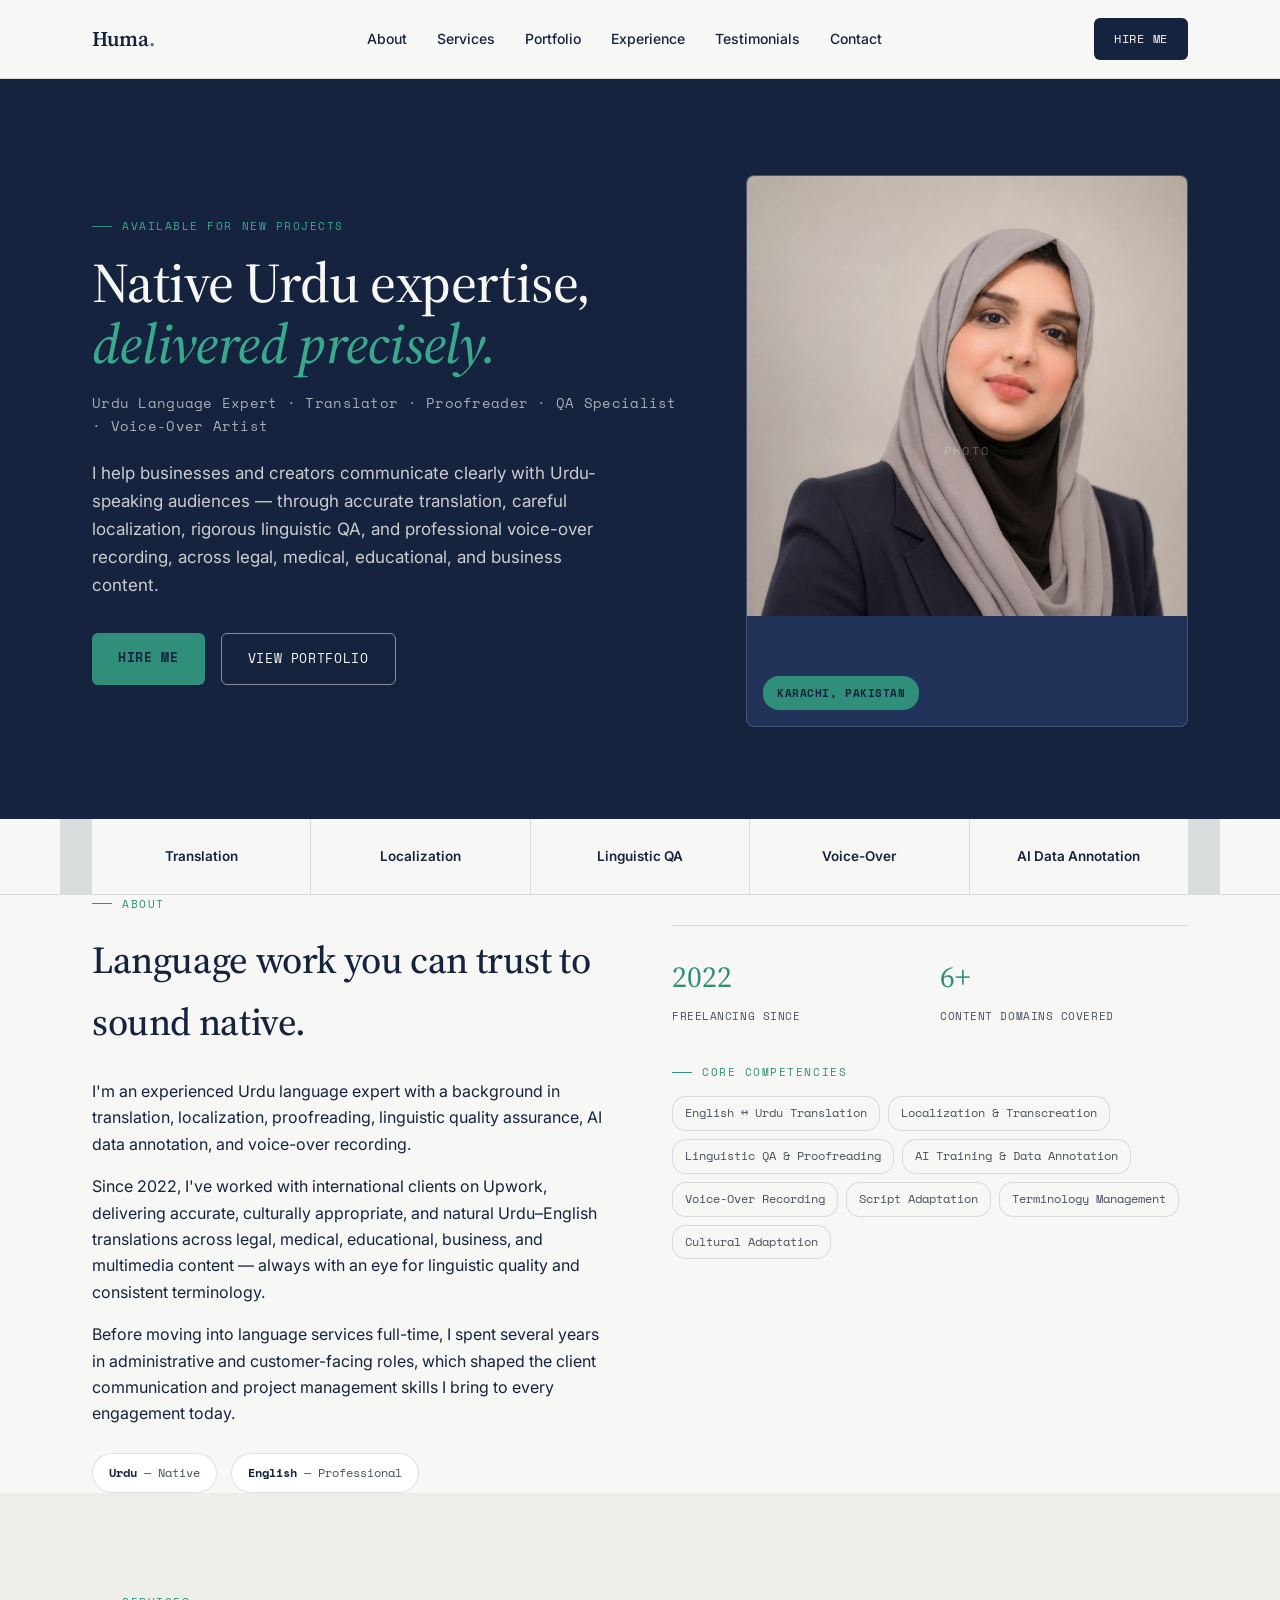
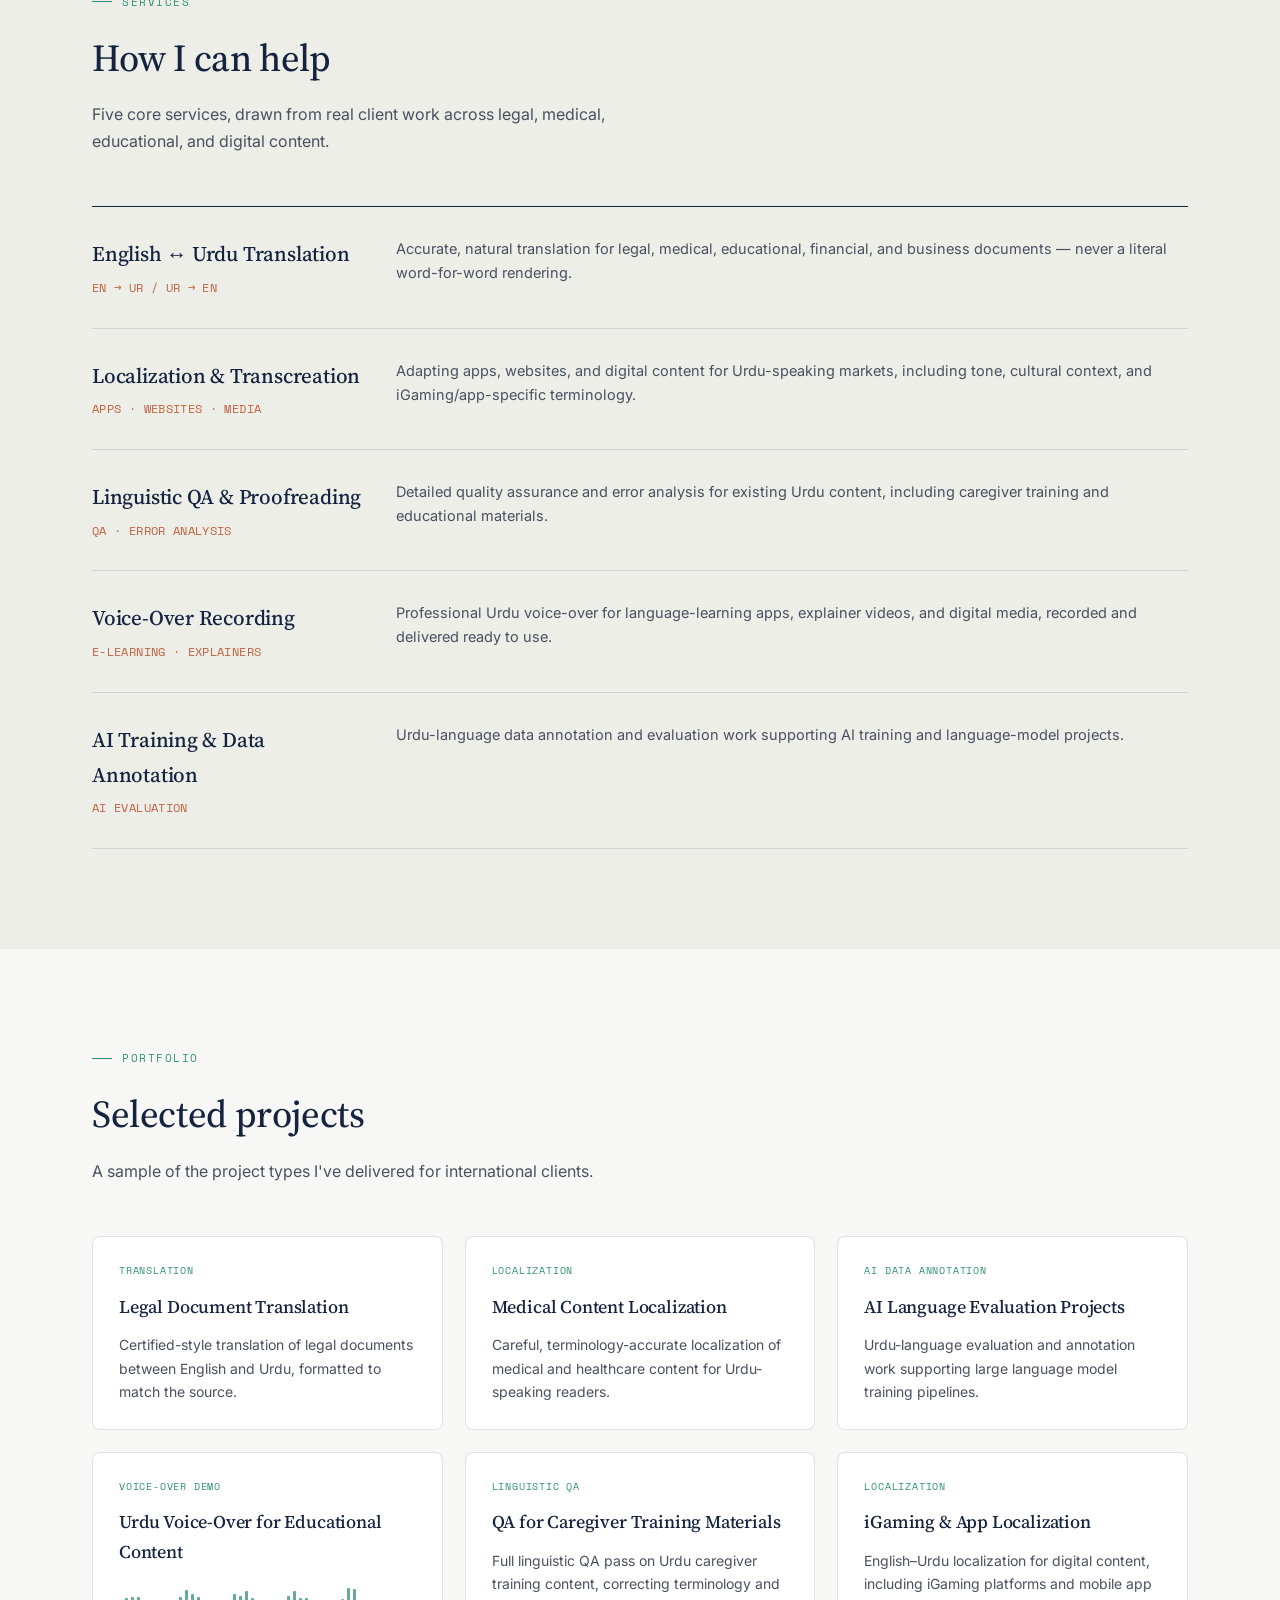
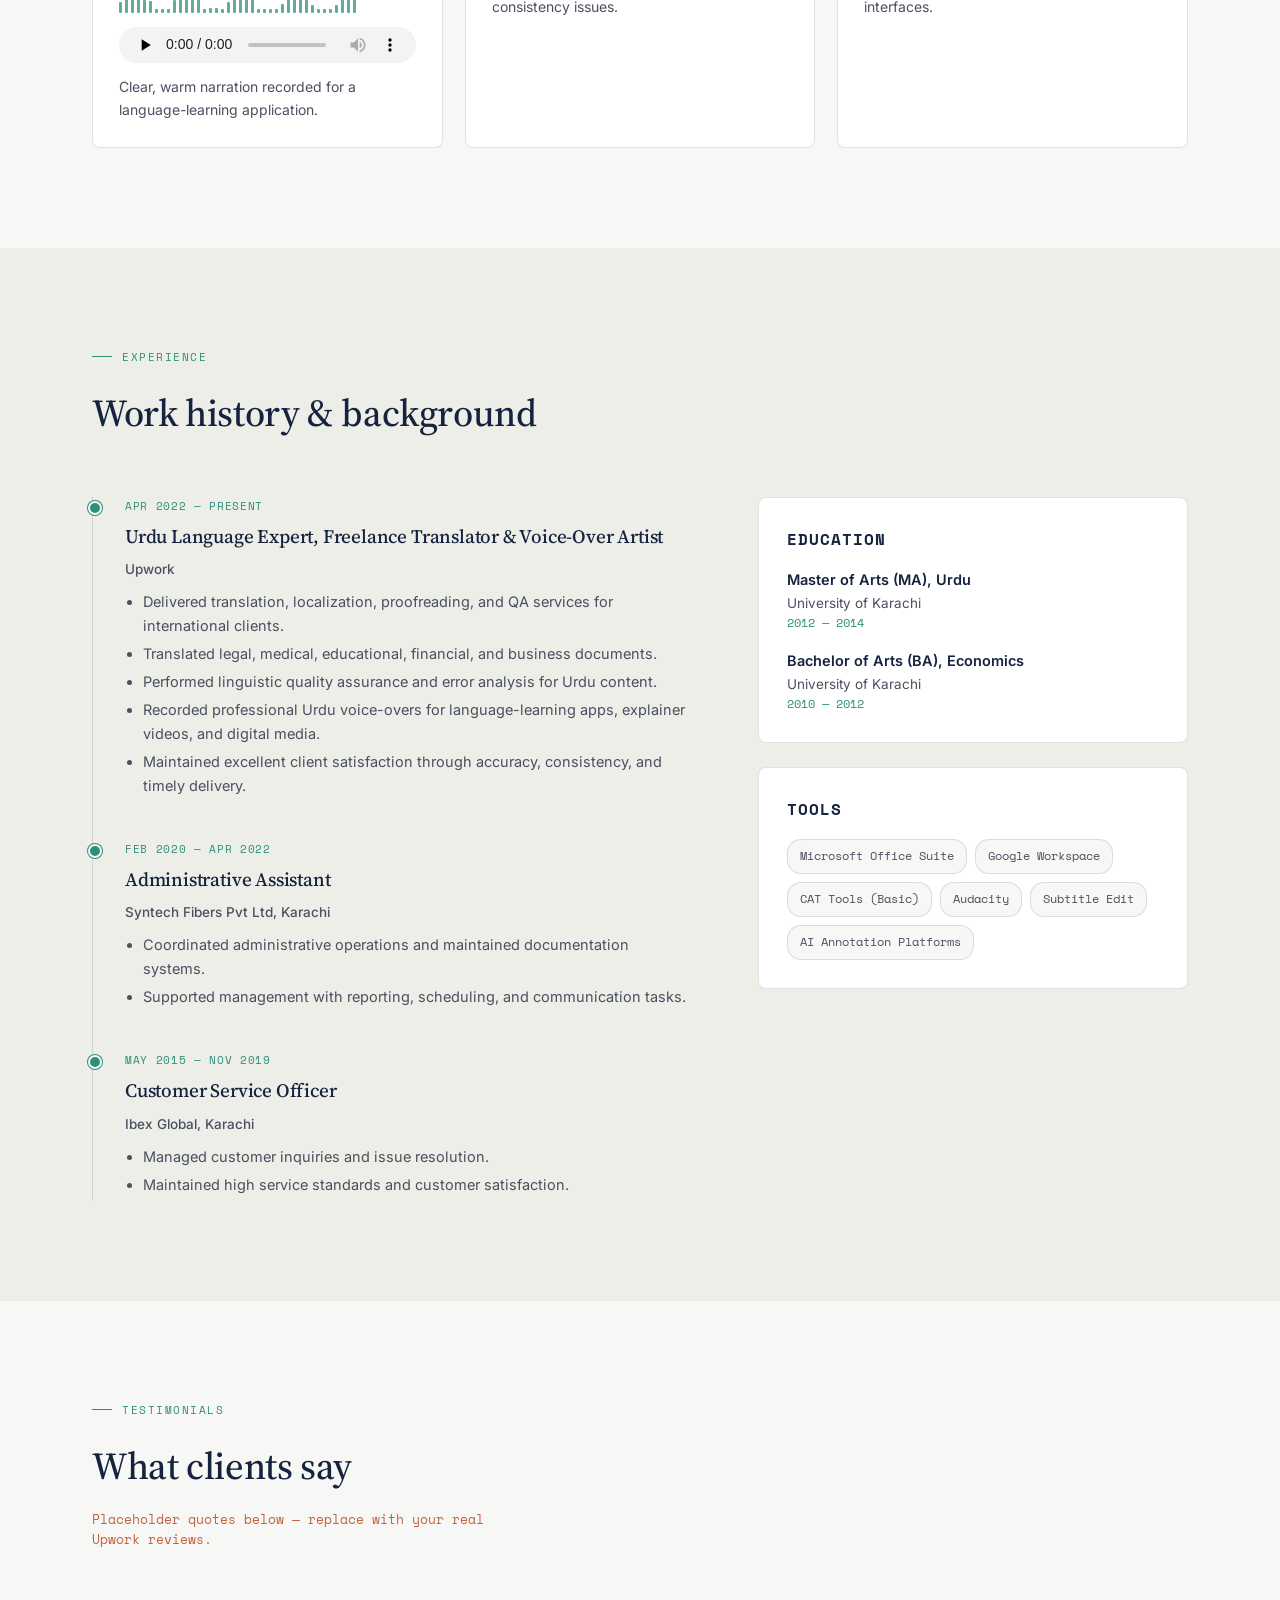
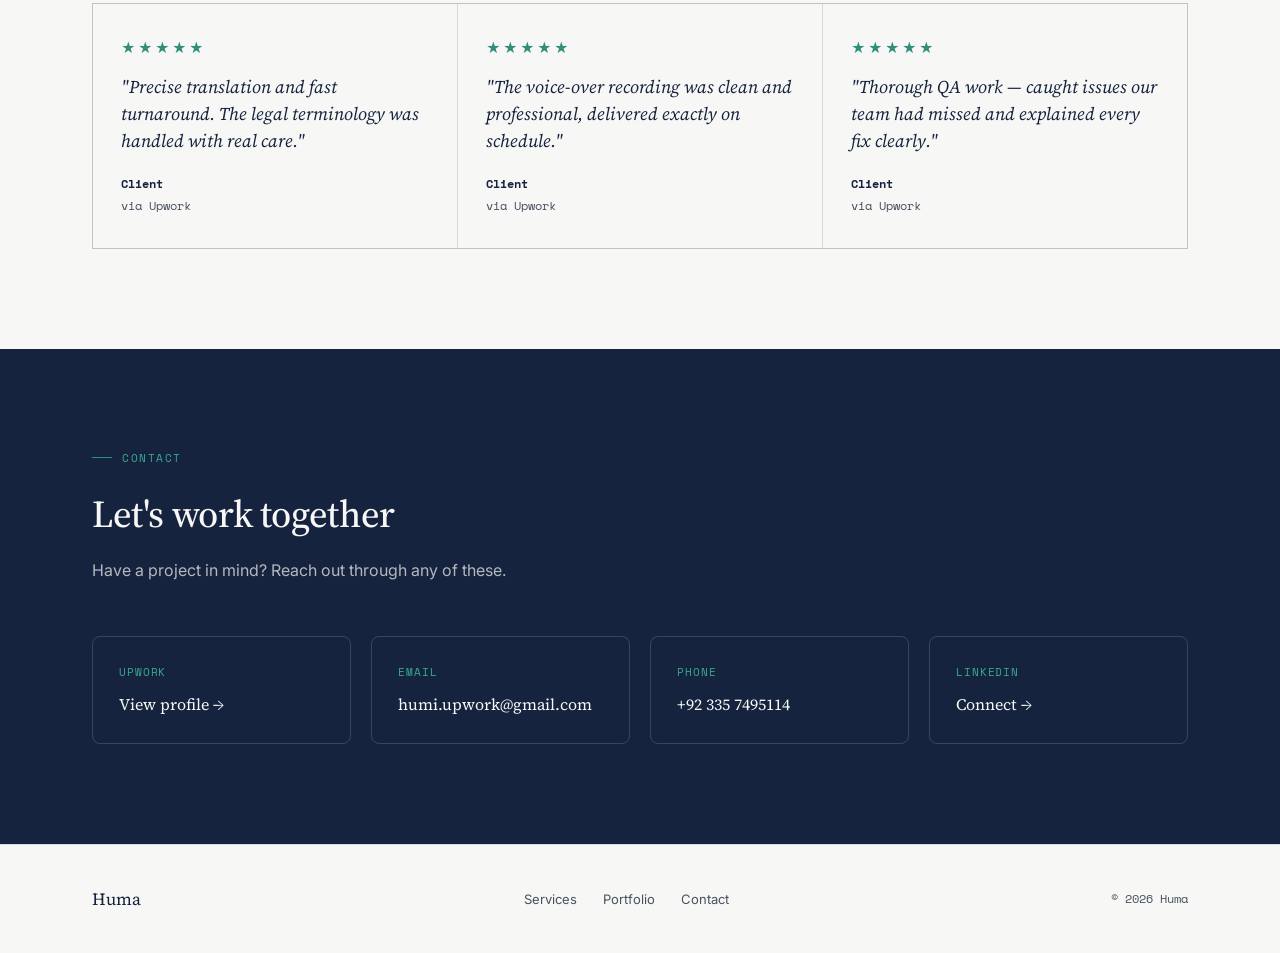
==== commit 4b16861a: "Update index.html" ====
--- a/index.html
+++ b/index.html
@@ -255,7 +255,7 @@
           <a href="#portfolio" class="btn btn-ghost">View Portfolio</a>
         </div>
       </div>
-      <div class="portrait"><span class="badge">Karachi, Pakistan</span></div>
+      <div class="portrait"><img src="huma-photo.jpg" alt="Huma"><span class="badge">Karachi, Pakistan</span></div>
     </div>
   </section>
 
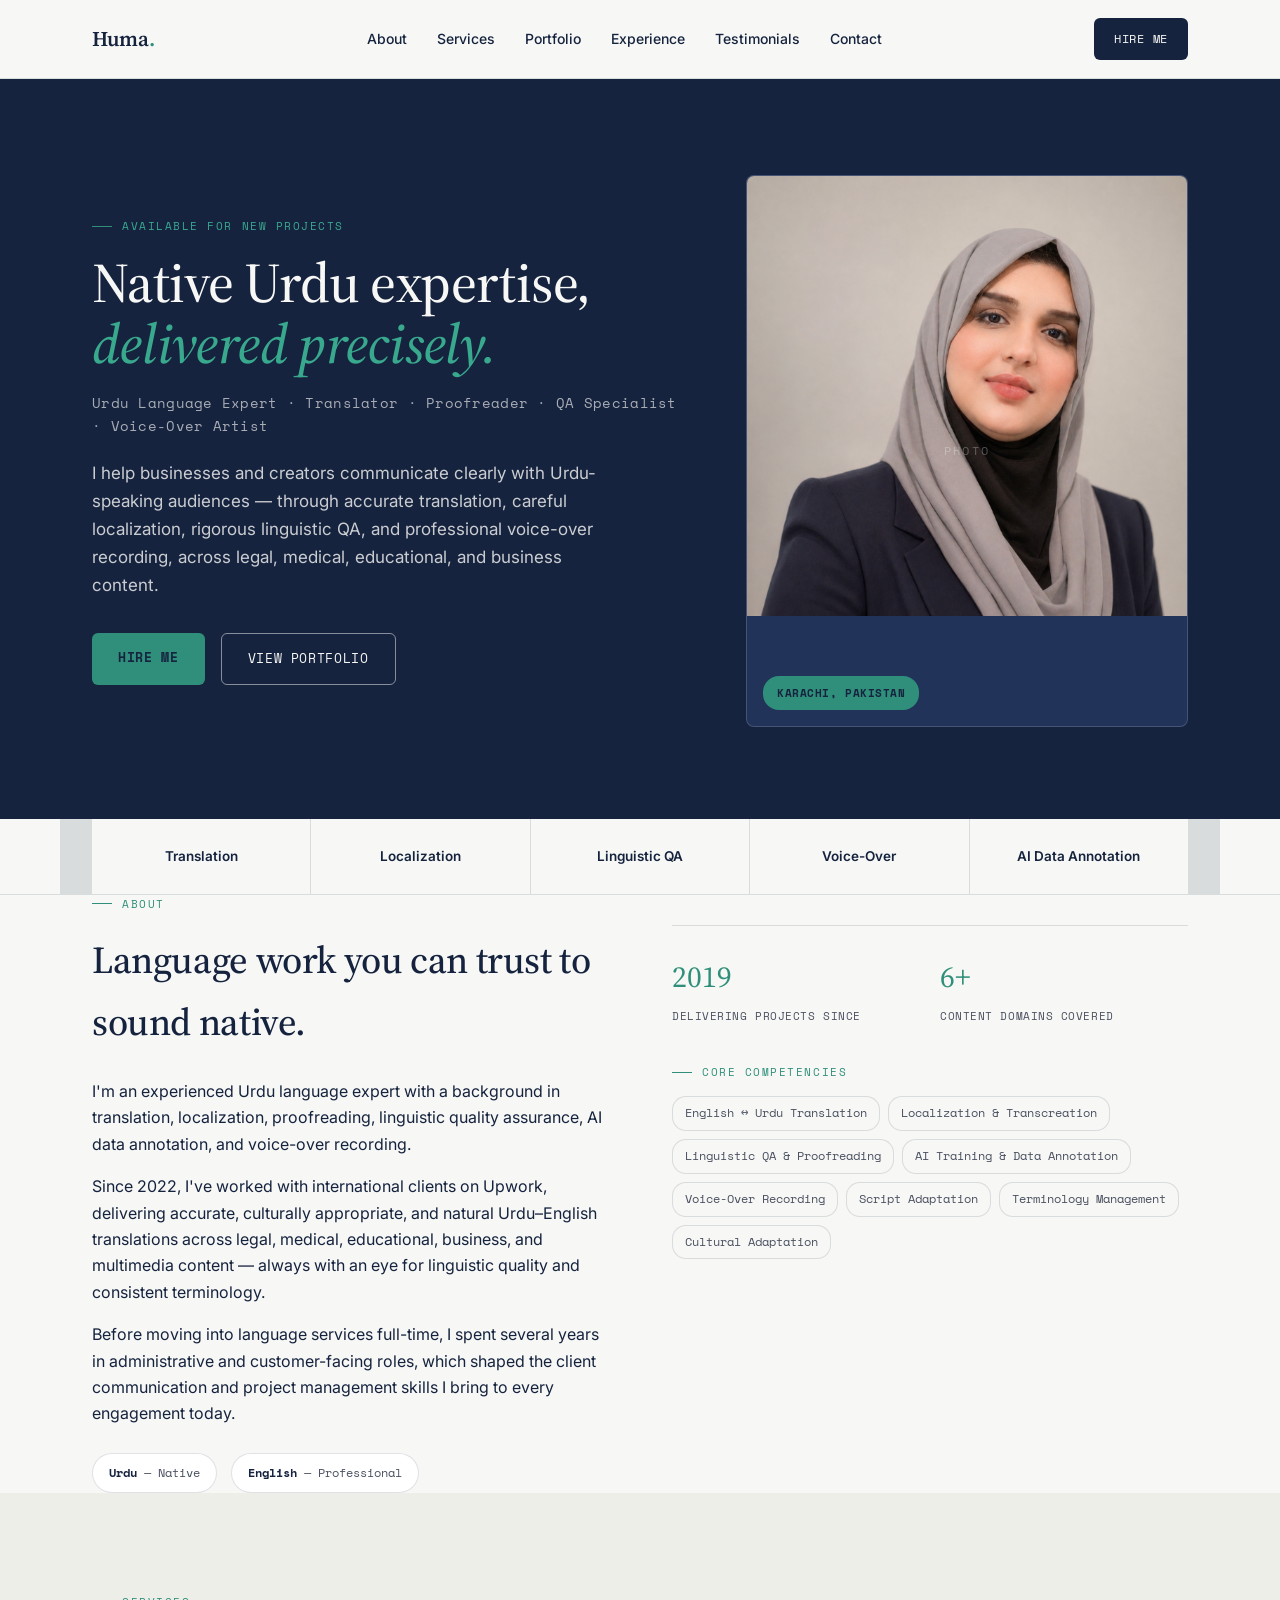
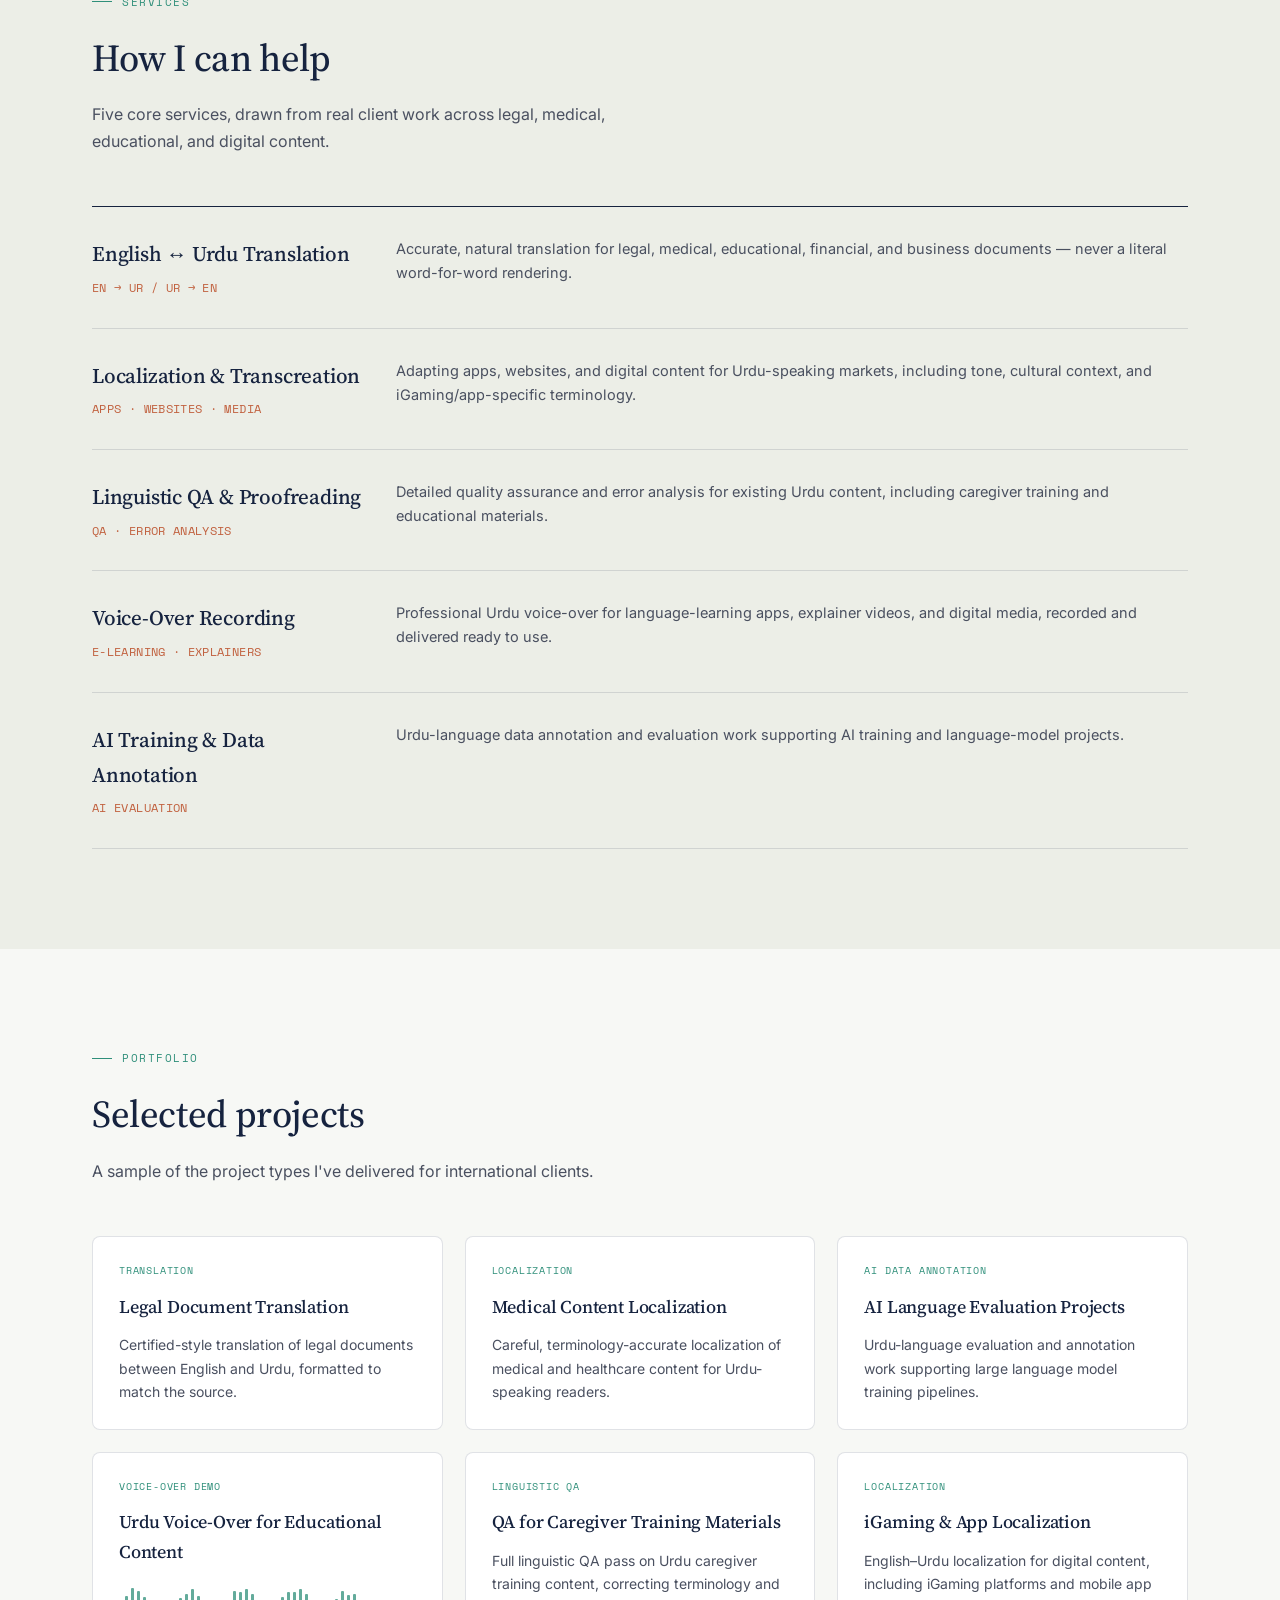
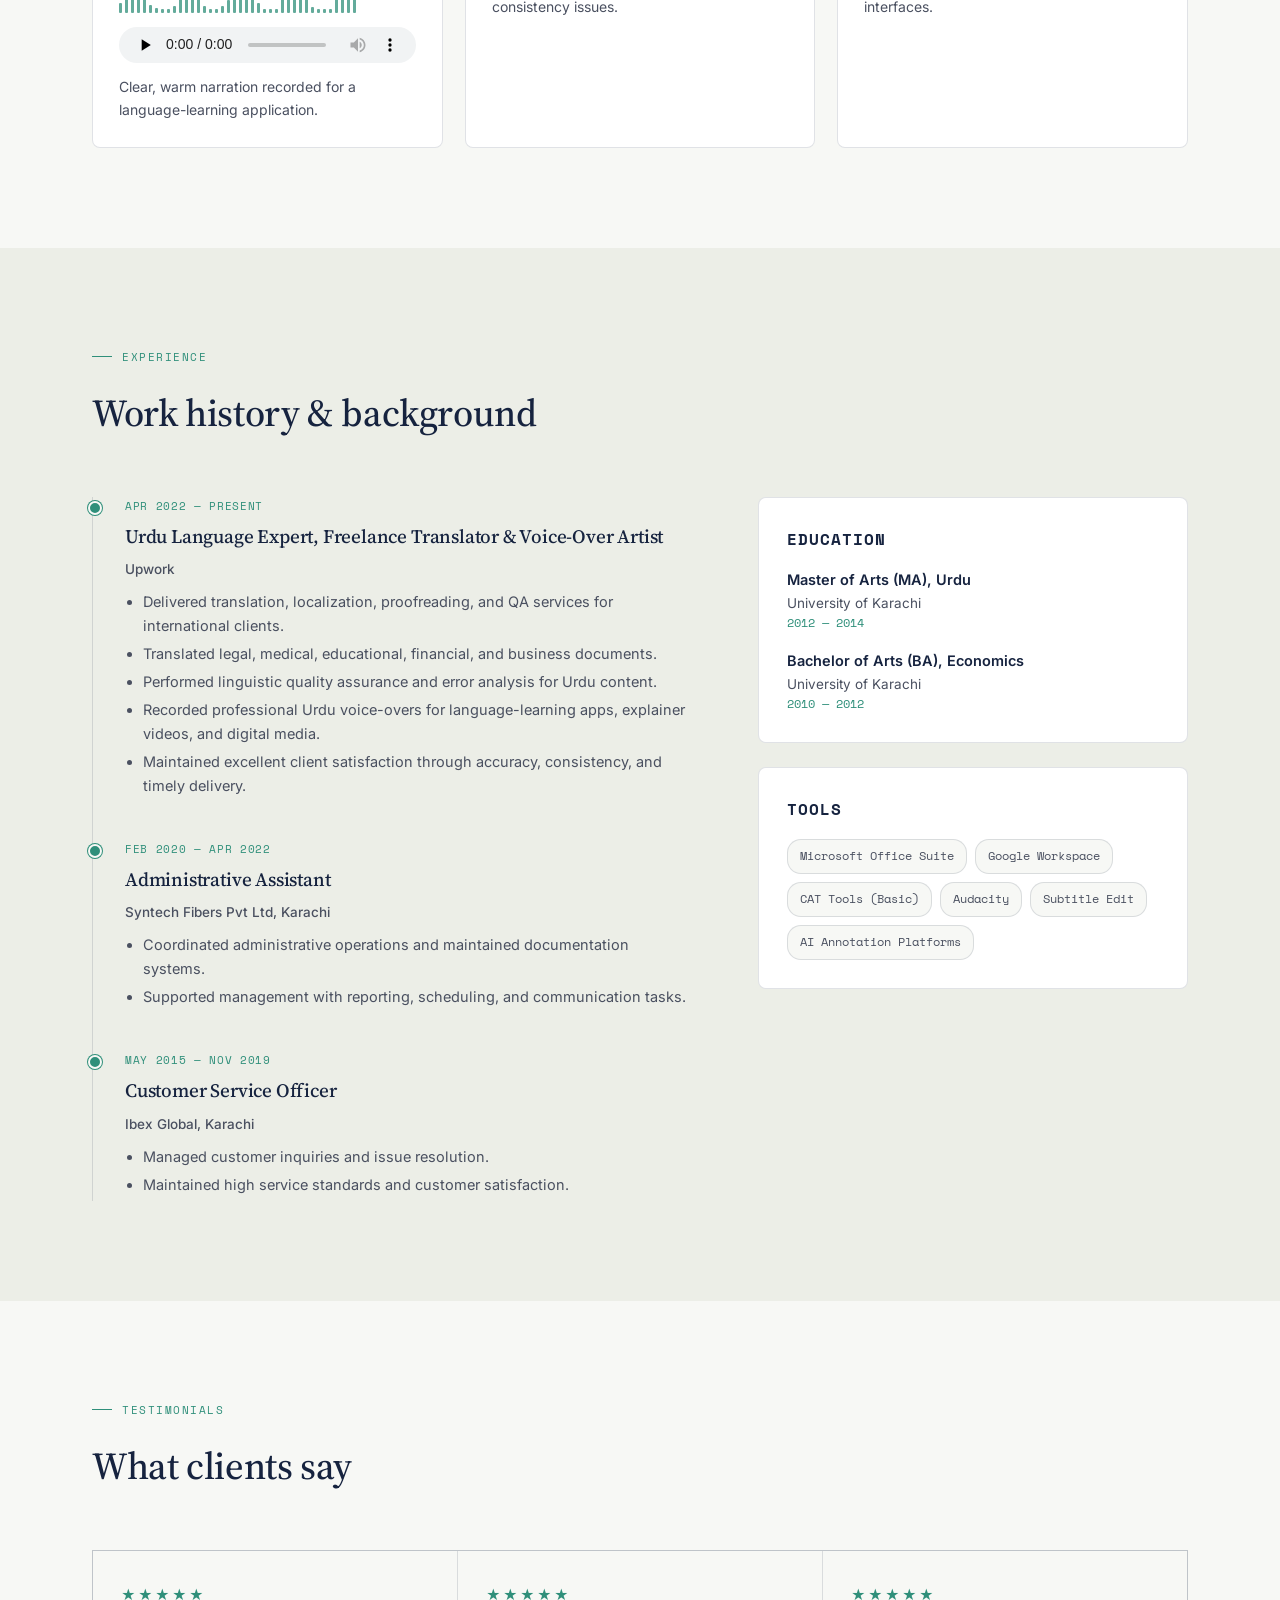
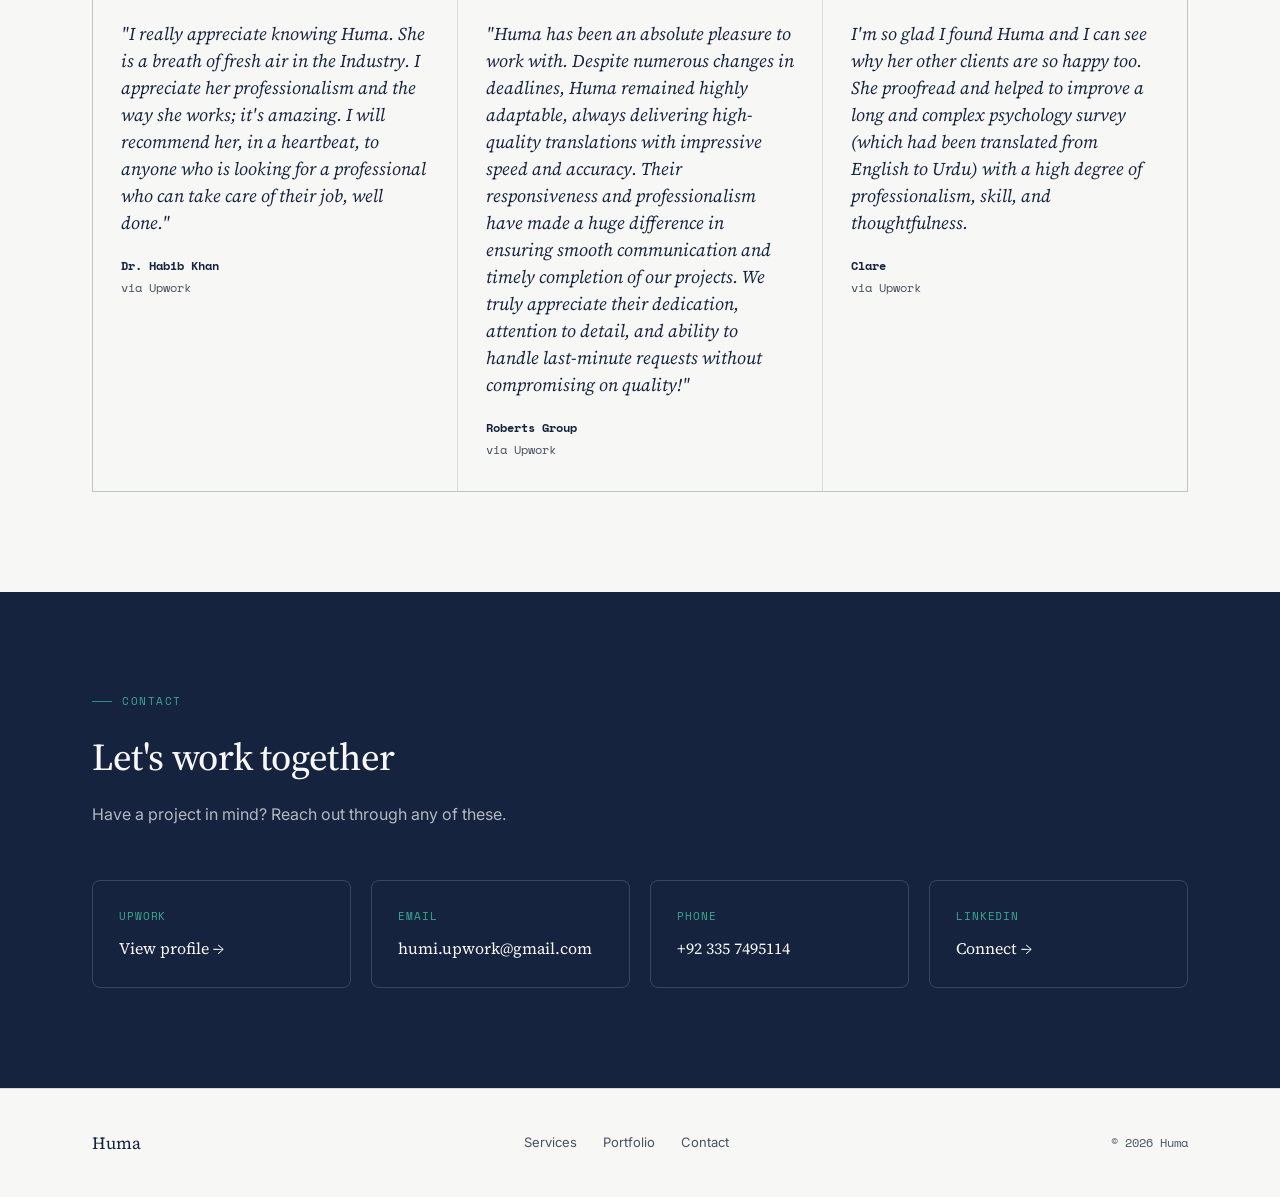
==== commit f5e51216: "Update index.html" ====
--- a/index.html
+++ b/index.html
@@ -286,7 +286,7 @@
       </div>
       <div>
         <div class="about-stats">
-          <div><span class="n">2022</span><span class="d">Freelancing since</span></div>
+          <div><span class="n">2019</span><span class="d">Delivering projects since</span></div>
           <div><span class="n">6+</span><span class="d">Content domains covered</span></div>
         </div>
         <div style="margin-top:36px;">
@@ -459,23 +459,25 @@
       <div class="section-head">
         <div class="eyebrow">Testimonials</div>
         <h2>What clients say</h2>
-        <p style="color:var(--coral); font-family:'Space Mono', monospace; font-size:12.5px;">Placeholder quotes below — replace with your real Upwork reviews.</p>
+        <p style="color:var(--coral); font-family:'Space Mono', monospace; font-size:12.5px;"></p>
       </div>
       <div class="testimonials">
         <div class="testimonial">
           <div class="stars">★★★★★</div>
-          <blockquote>"Precise translation and fast turnaround. The legal terminology was handled with real care."</blockquote>
-          <cite><b>Client</b>via Upwork</cite>
+          <blockquote>"I really appreciate knowing Huma. She is a breath of fresh air in the Industry. I appreciate her professionalism and the way she works; it's amazing. I will recommend her, in a heartbeat, to anyone who is looking for a professional who can take care of their job, well done."
+
+</blockquote>
+          <cite><b>Dr. Habib Khan</b>via Upwork</cite>
         </div>
         <div class="testimonial">
           <div class="stars">★★★★★</div>
-          <blockquote>"The voice-over recording was clean and professional, delivered exactly on schedule."</blockquote>
-          <cite><b>Client</b>via Upwork</cite>
+          <blockquote>"Huma has been an absolute pleasure to work with. Despite numerous changes in deadlines, Huma remained highly adaptable, always delivering high-quality translations with impressive speed and accuracy. Their responsiveness and professionalism have made a huge difference in ensuring smooth communication and timely completion of our projects. We truly appreciate their dedication, attention to detail, and ability to handle last-minute requests without compromising on quality!"</blockquote>
+          <cite><b>Roberts Group</b>via Upwork</cite>
         </div>
         <div class="testimonial">
           <div class="stars">★★★★★</div>
-          <blockquote>"Thorough QA work — caught issues our team had missed and explained every fix clearly."</blockquote>
-          <cite><b>Client</b>via Upwork</cite>
+          <blockquote>I'm so glad I found Huma and I can see why her other clients are so happy too. She proofread and helped to improve a long and complex psychology survey (which had been translated from English to Urdu) with a high degree of professionalism, skill, and thoughtfulness.</blockquote>
+          <cite><b>Clare</b>via Upwork</cite>
         </div>
       </div>
     </div>
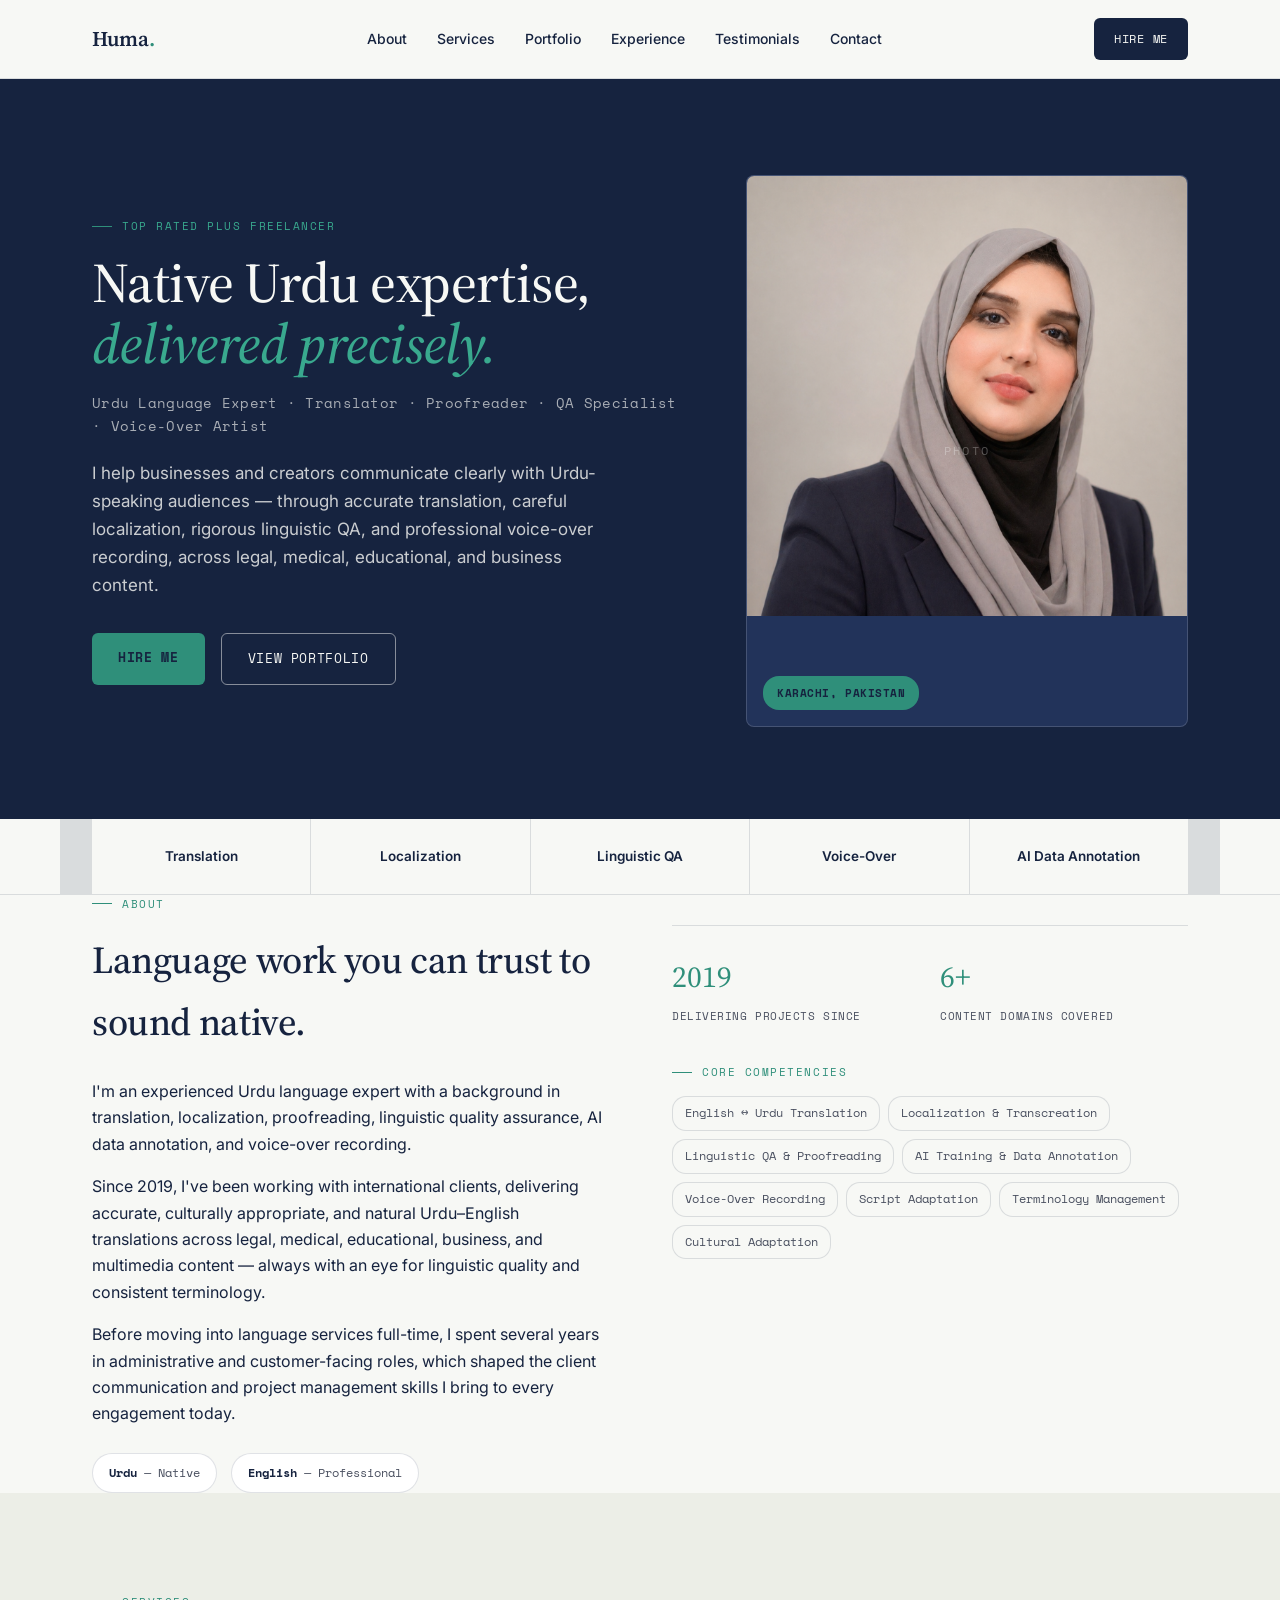
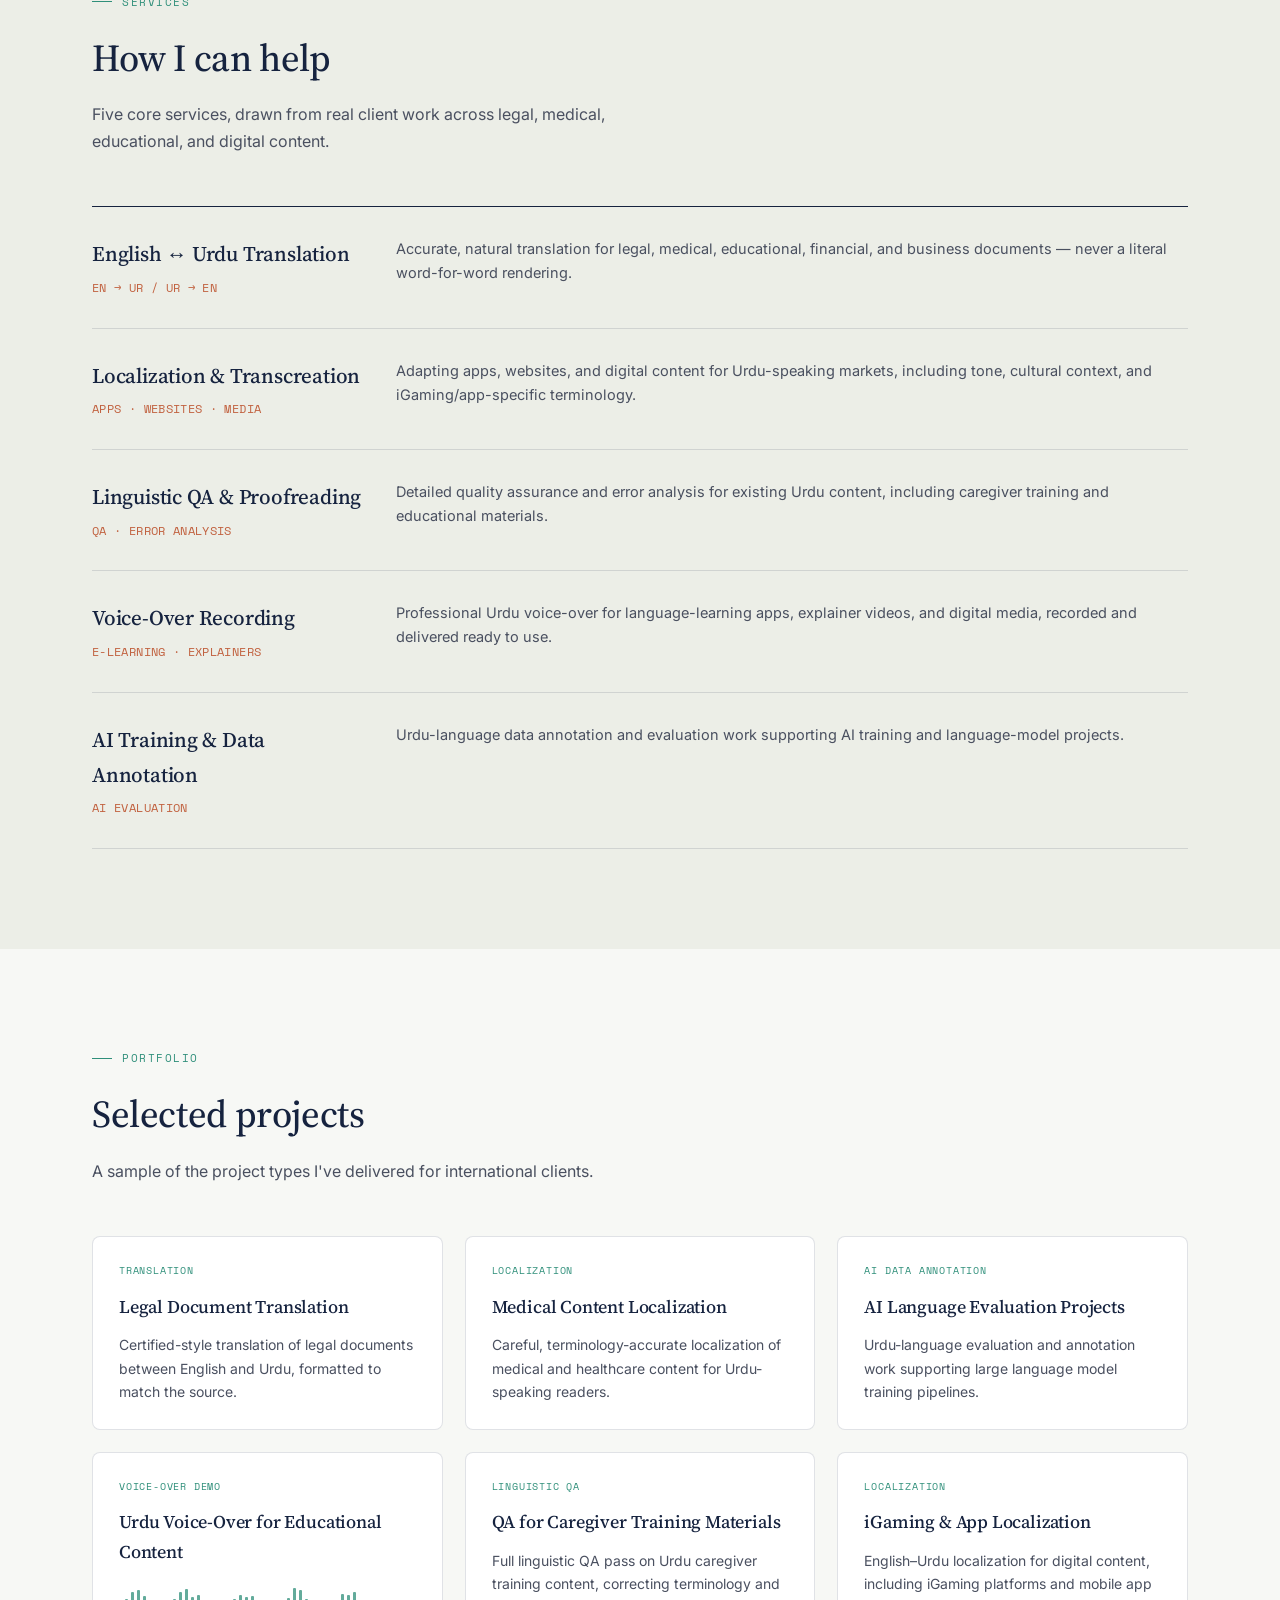
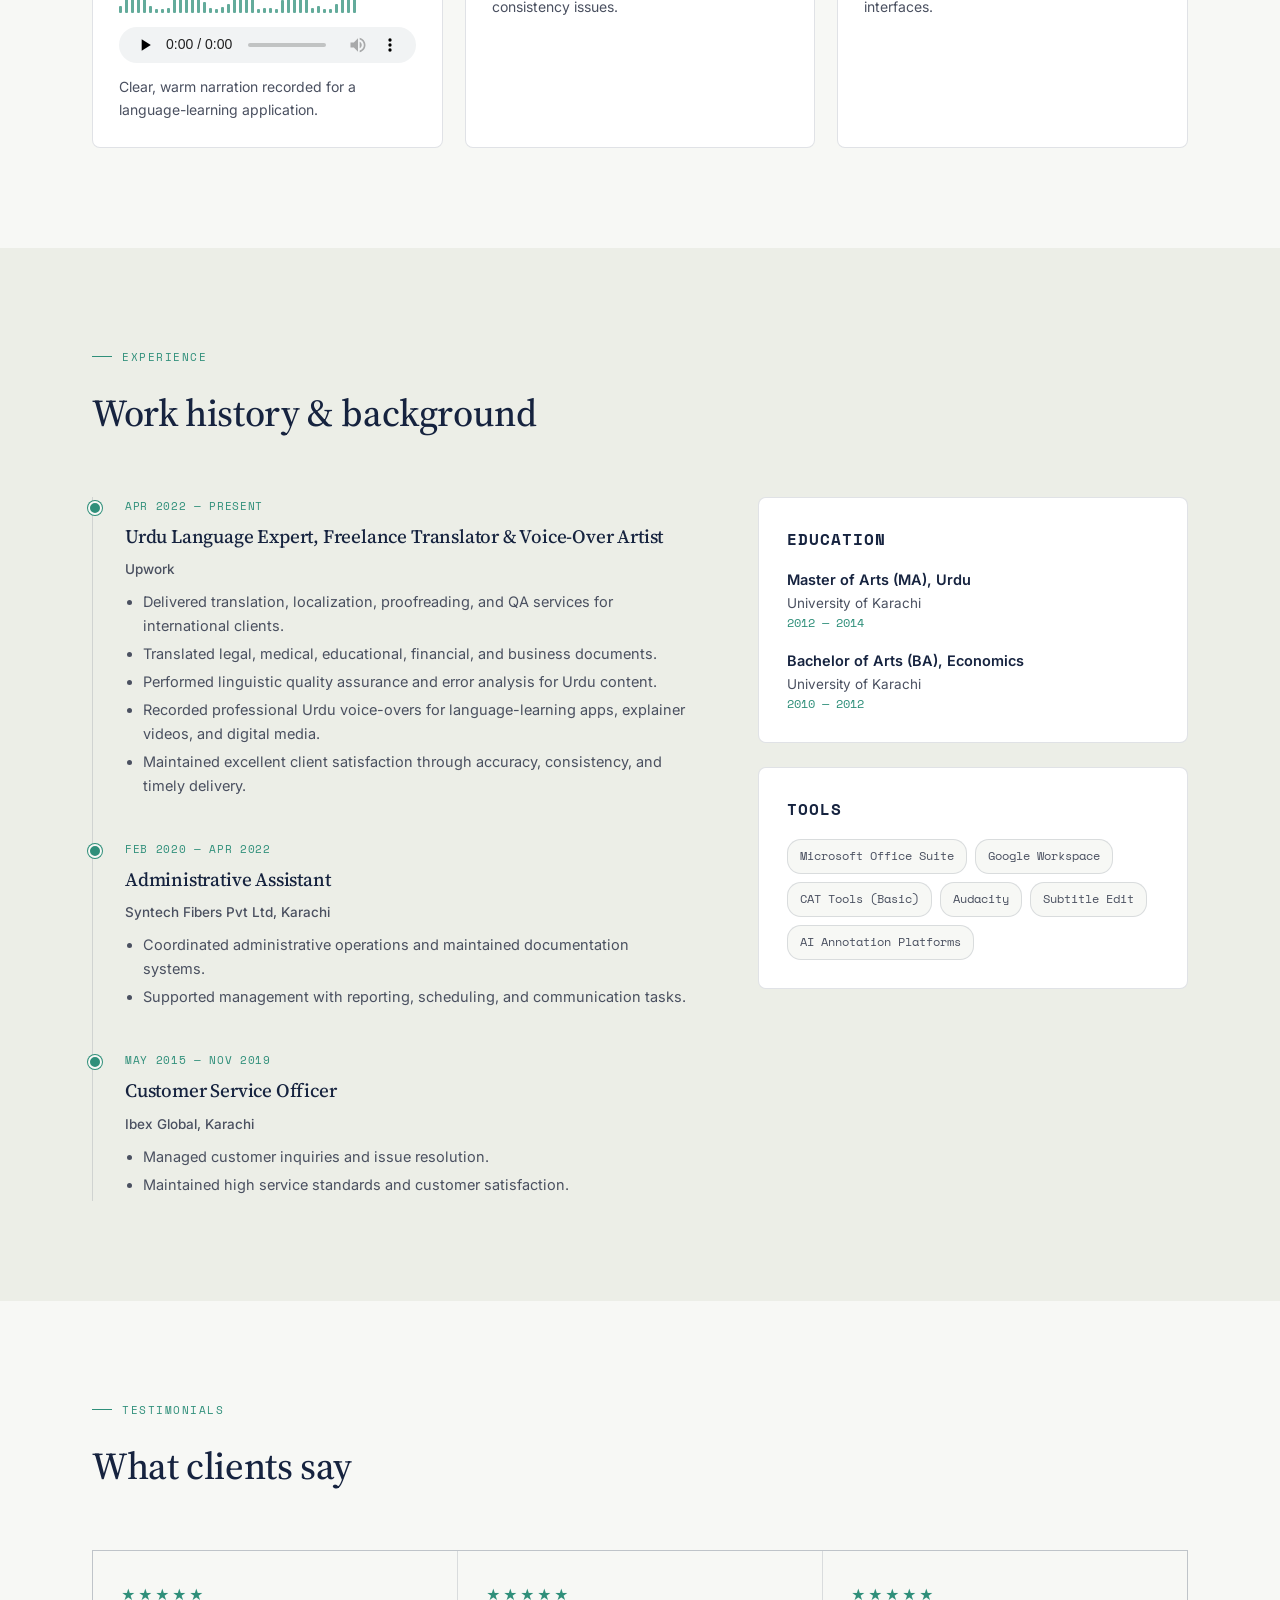
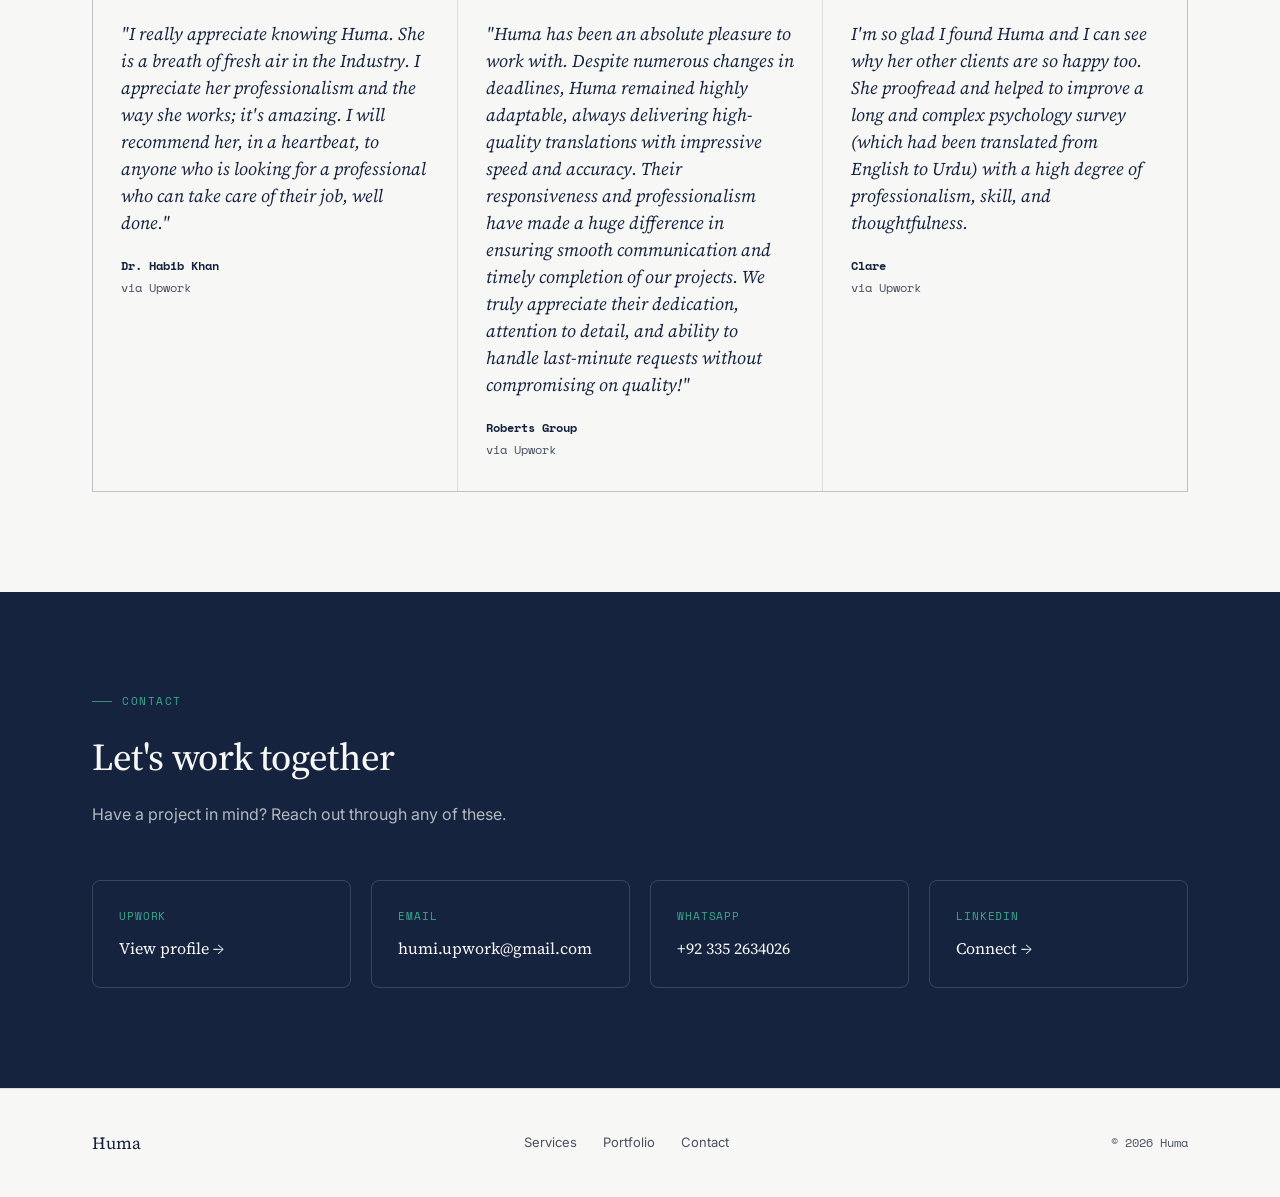
==== commit d5b05f3b: "Update index.html" ====
--- a/index.html
+++ b/index.html
@@ -246,7 +246,7 @@
   <section class="hero">
     <div class="wrap">
       <div>
-        <div class="eyebrow" style="color:var(--teal-bright);">Available for new projects</div>
+        <div class="eyebrow" style="color:var(--teal-bright);">Top Rated Plus Freelancer</div>
         <h1>Native Urdu expertise, <span class="accent">delivered precisely.</span></h1>
         <div class="hero-role">Urdu Language Expert · Translator · Proofreader · QA Specialist · Voice-Over Artist</div>
         <p class="hero-sub">I help businesses and creators communicate clearly with Urdu-speaking audiences — through accurate translation, careful localization, rigorous linguistic QA, and professional voice-over recording, across legal, medical, educational, and business content.</p>
@@ -277,7 +277,7 @@
           <h2>Language work you can trust to sound native.</h2>
         </div>
         <p>I'm an experienced Urdu language expert with a background in translation, localization, proofreading, linguistic quality assurance, AI data annotation, and voice-over recording.</p>
-        <p>Since 2022, I've worked with international clients on Upwork, delivering accurate, culturally appropriate, and natural Urdu–English translations across legal, medical, educational, business, and multimedia content — always with an eye for linguistic quality and consistent terminology.</p>
+        <p>Since 2019, I've been working with international clients, delivering accurate, culturally appropriate, and natural Urdu–English translations across legal, medical, educational, business, and multimedia content — always with an eye for linguistic quality and consistent terminology.</p>
         <p>Before moving into language services full-time, I spent several years in administrative and customer-facing roles, which shaped the client communication and project management skills I bring to every engagement today.</p>
         <div class="langs">
           <span class="lang-chip"><b>Urdu</b> — Native</span>
@@ -500,8 +500,8 @@
           <span class="v">humi.upwork@gmail.com</span>
         </a>
         <a href="tel:+923357495114" class="c-card">
-          <span class="k">Phone</span>
-          <span class="v">+92 335 7495114</span>
+          <span class="k">WhatsApp</span>
+          <span class="v">+92 335 2634026</span>
         </a>
         <a href="https://www.linkedin.com/in/urdutranslator/" class="c-card">
           <span class="k">LinkedIn</span>
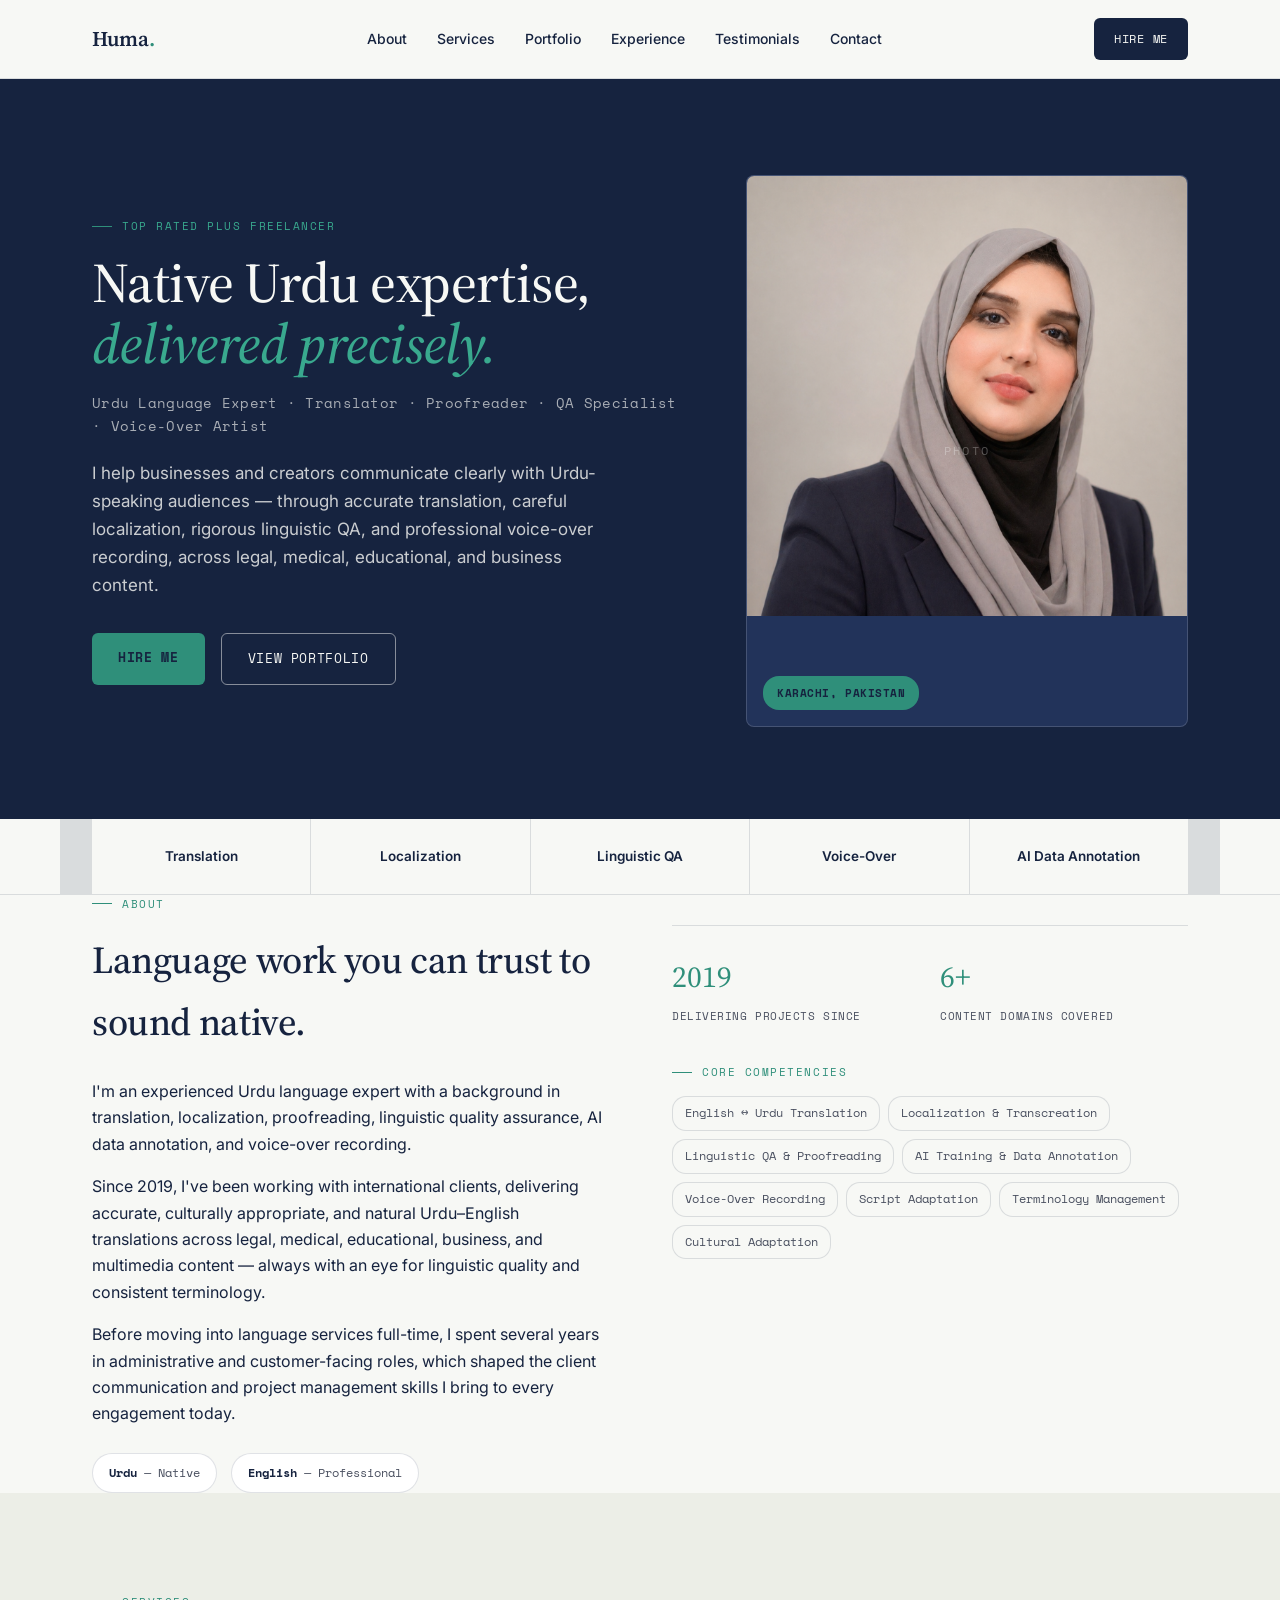
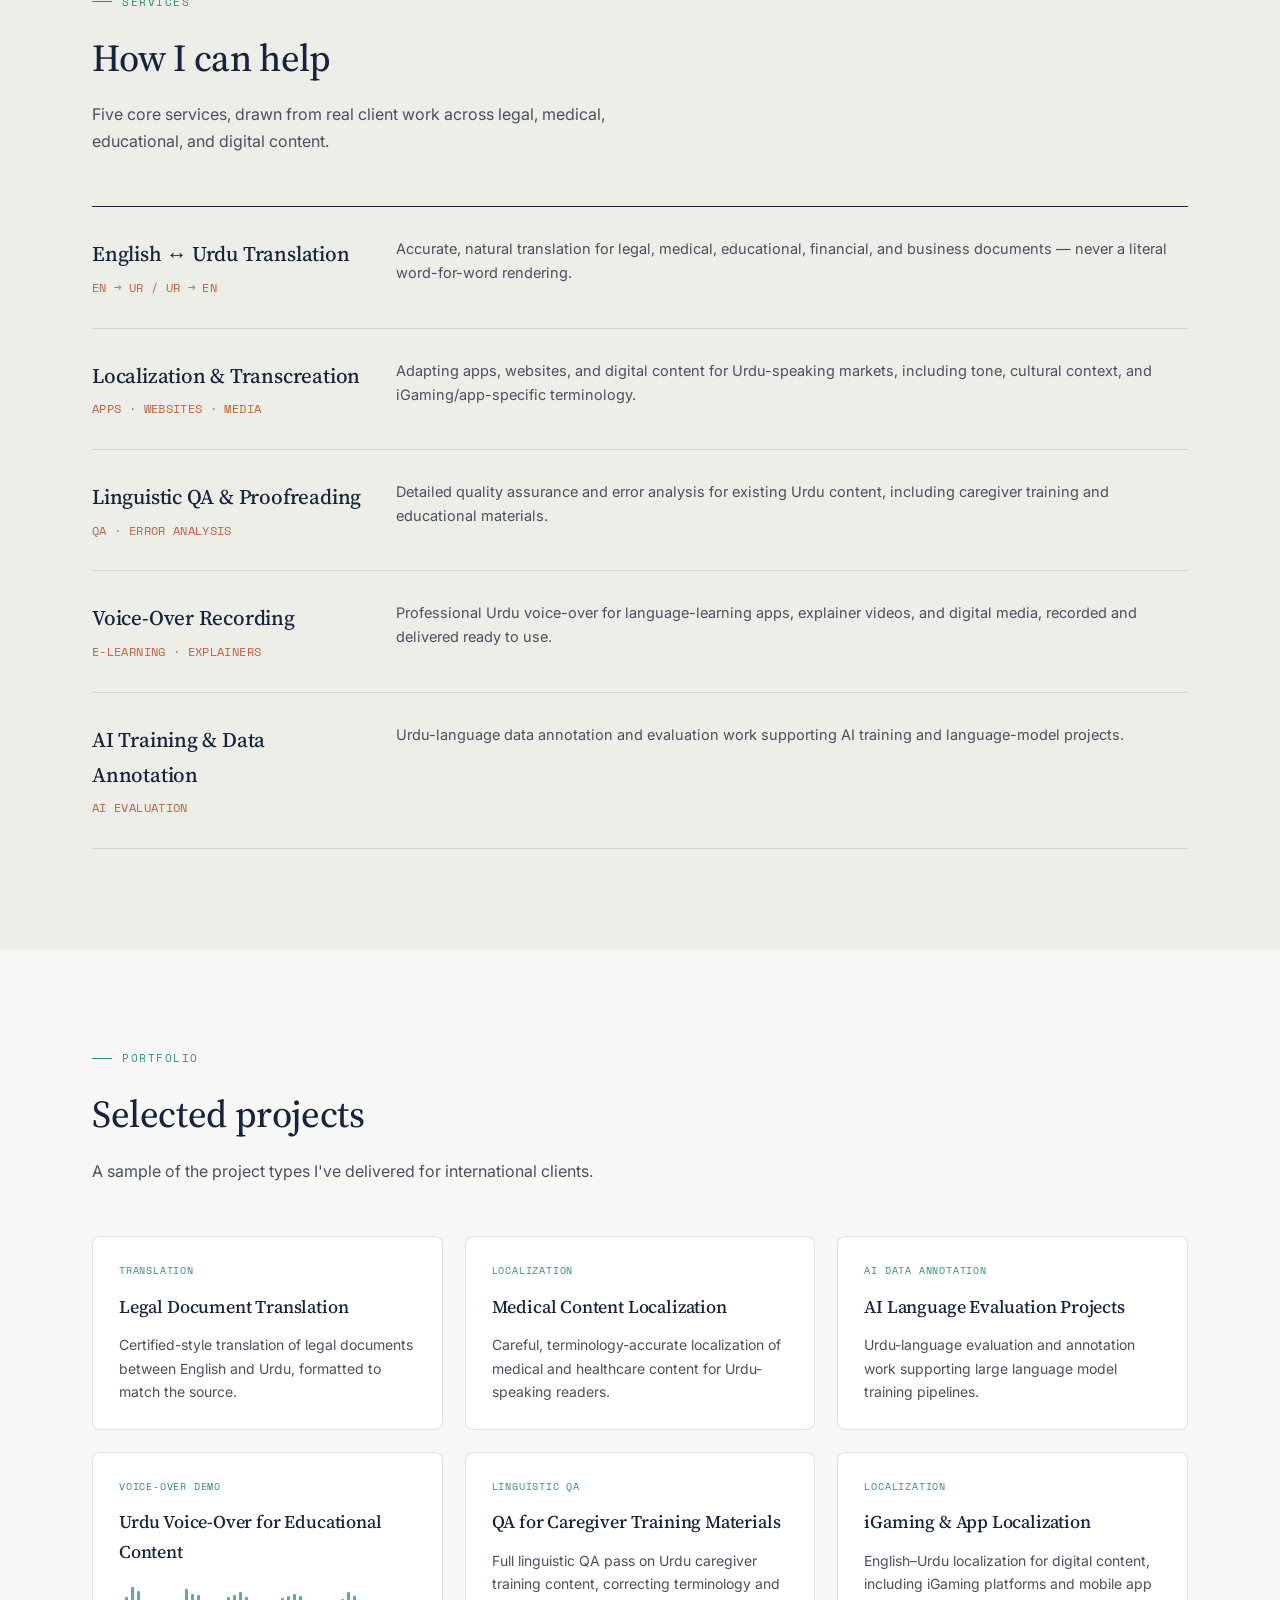
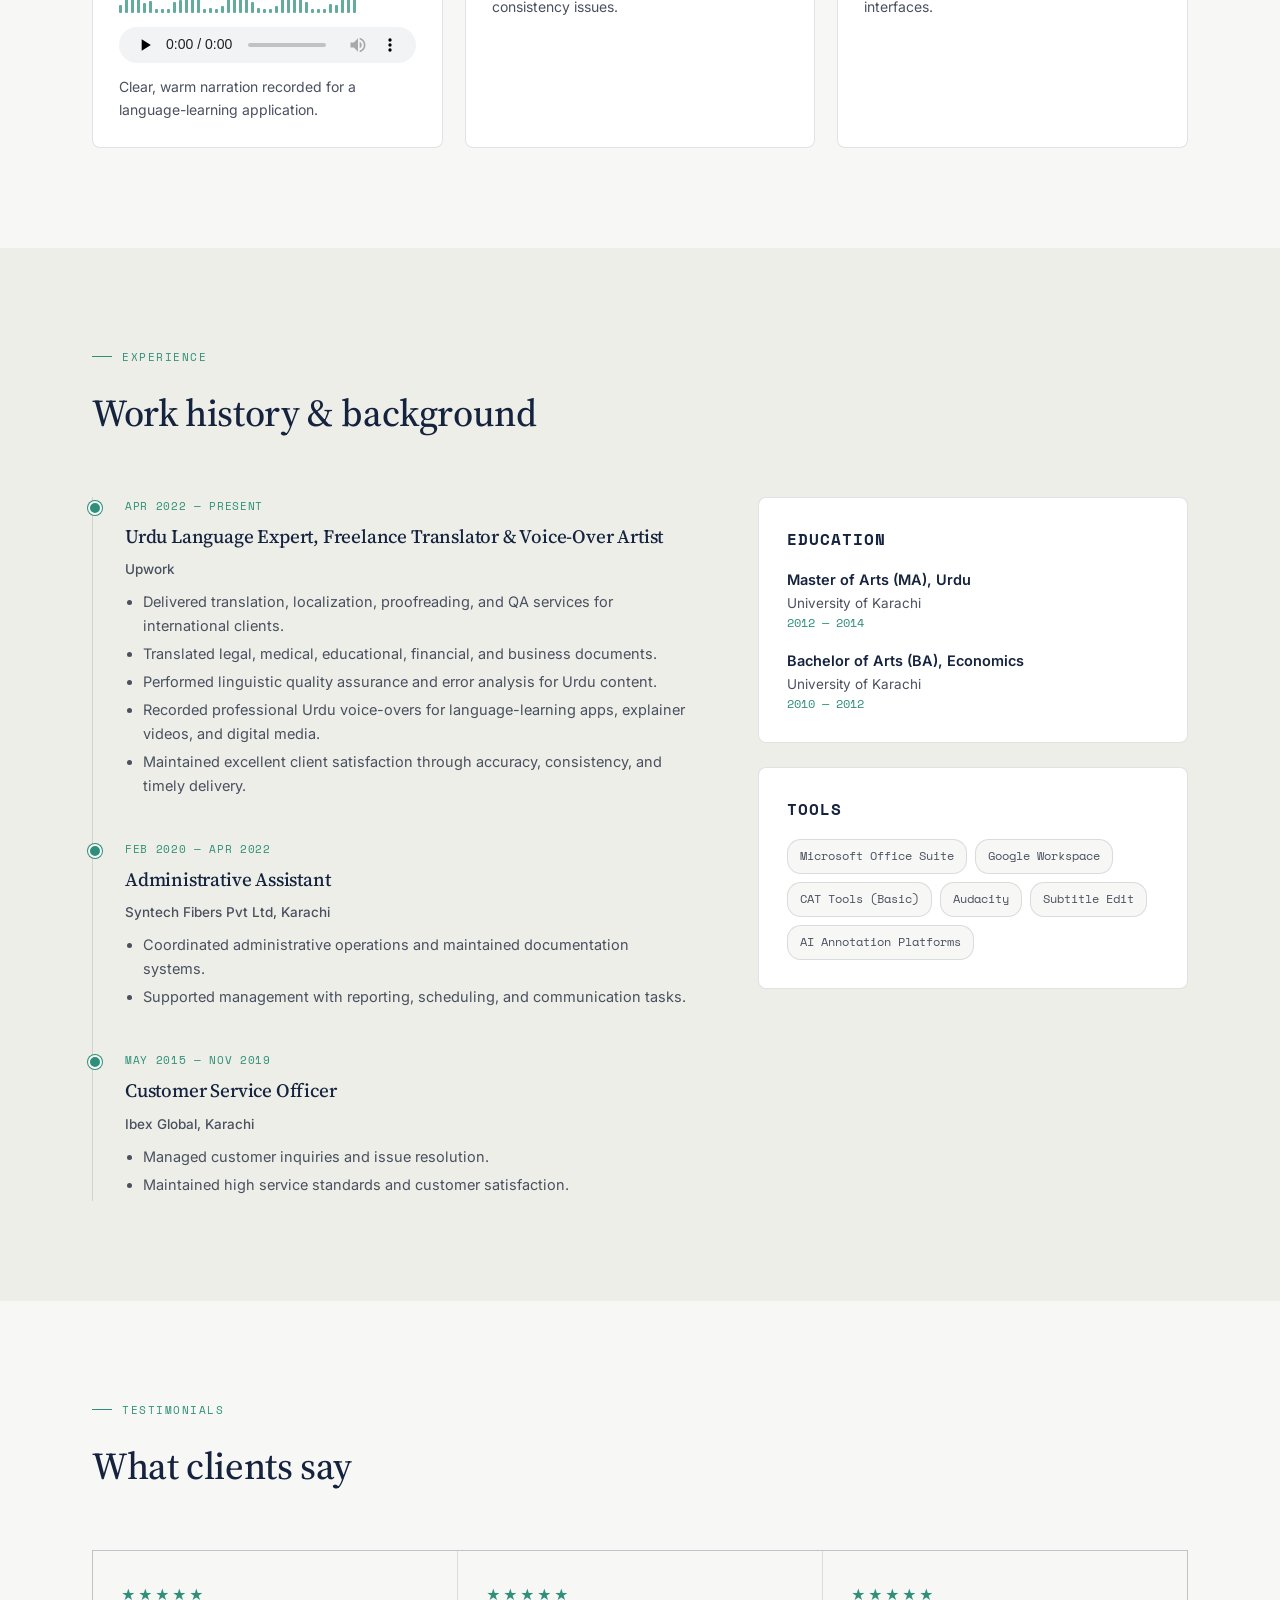
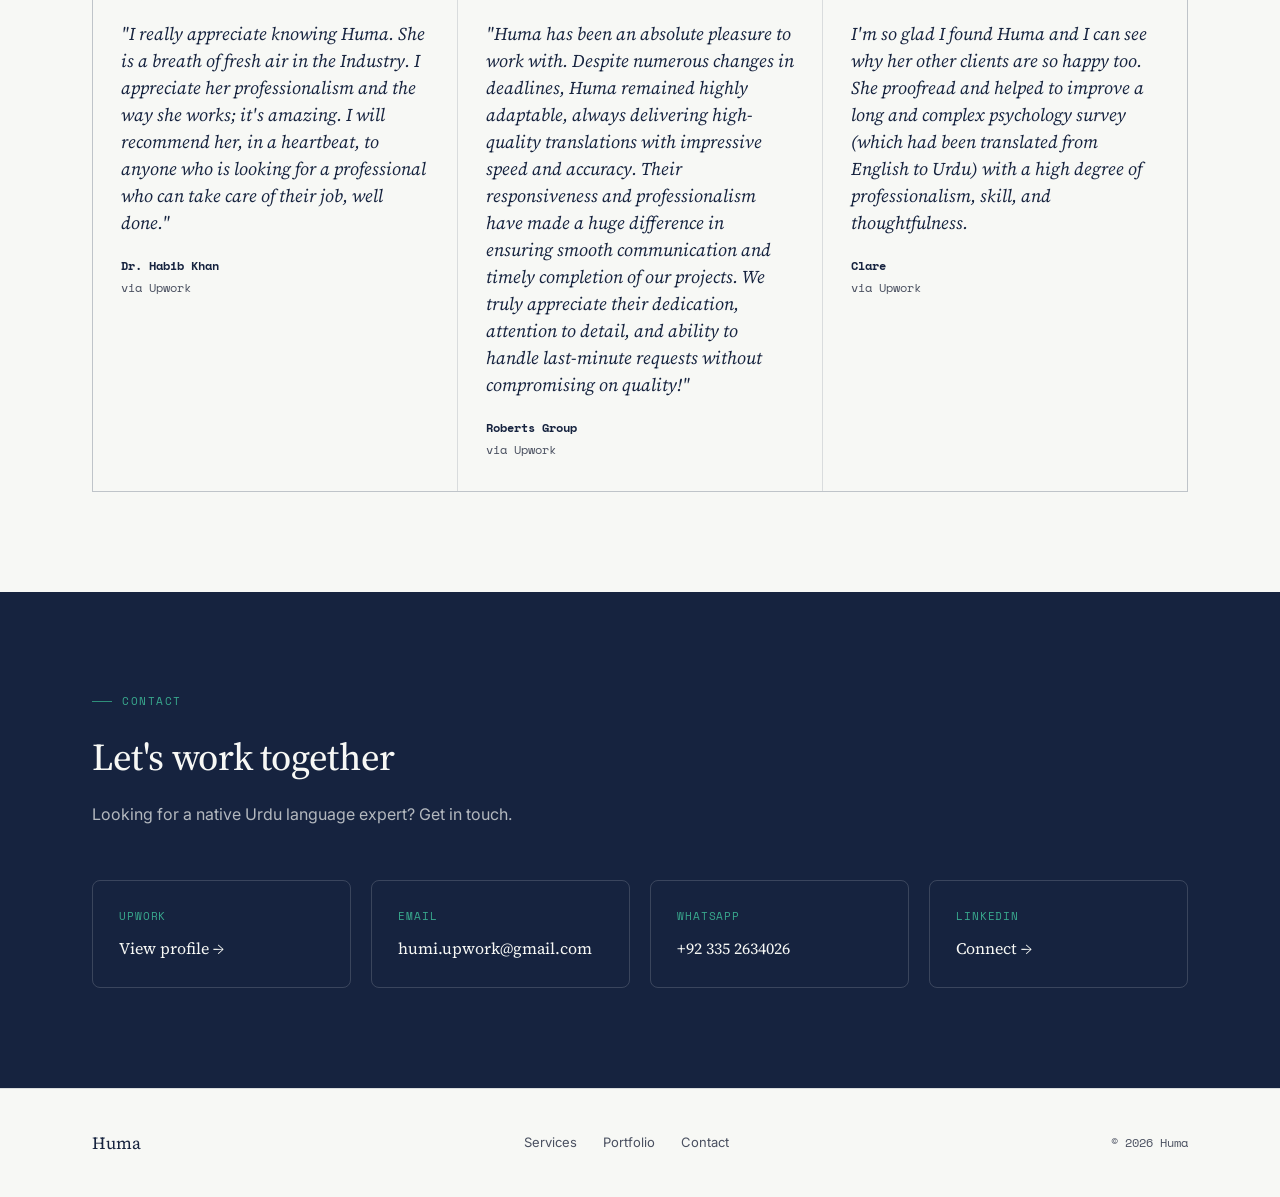
==== commit 000f2957: "Update contact paragraph in index.html" ====
--- a/index.html
+++ b/index.html
@@ -488,7 +488,7 @@
       <div class="section-head">
         <div class="eyebrow" style="color:var(--teal-bright);">Contact</div>
         <h2 style="color:var(--paper);">Let's work together</h2>
-        <p>Have a project in mind? Reach out through any of these.</p>
+        <p>Looking for a native Urdu language expert? Get in touch.</p>
       </div>
       <div class="contact-grid">
         <a href="https://www.upwork.com/freelancers/urdutranslator1" class="c-card">
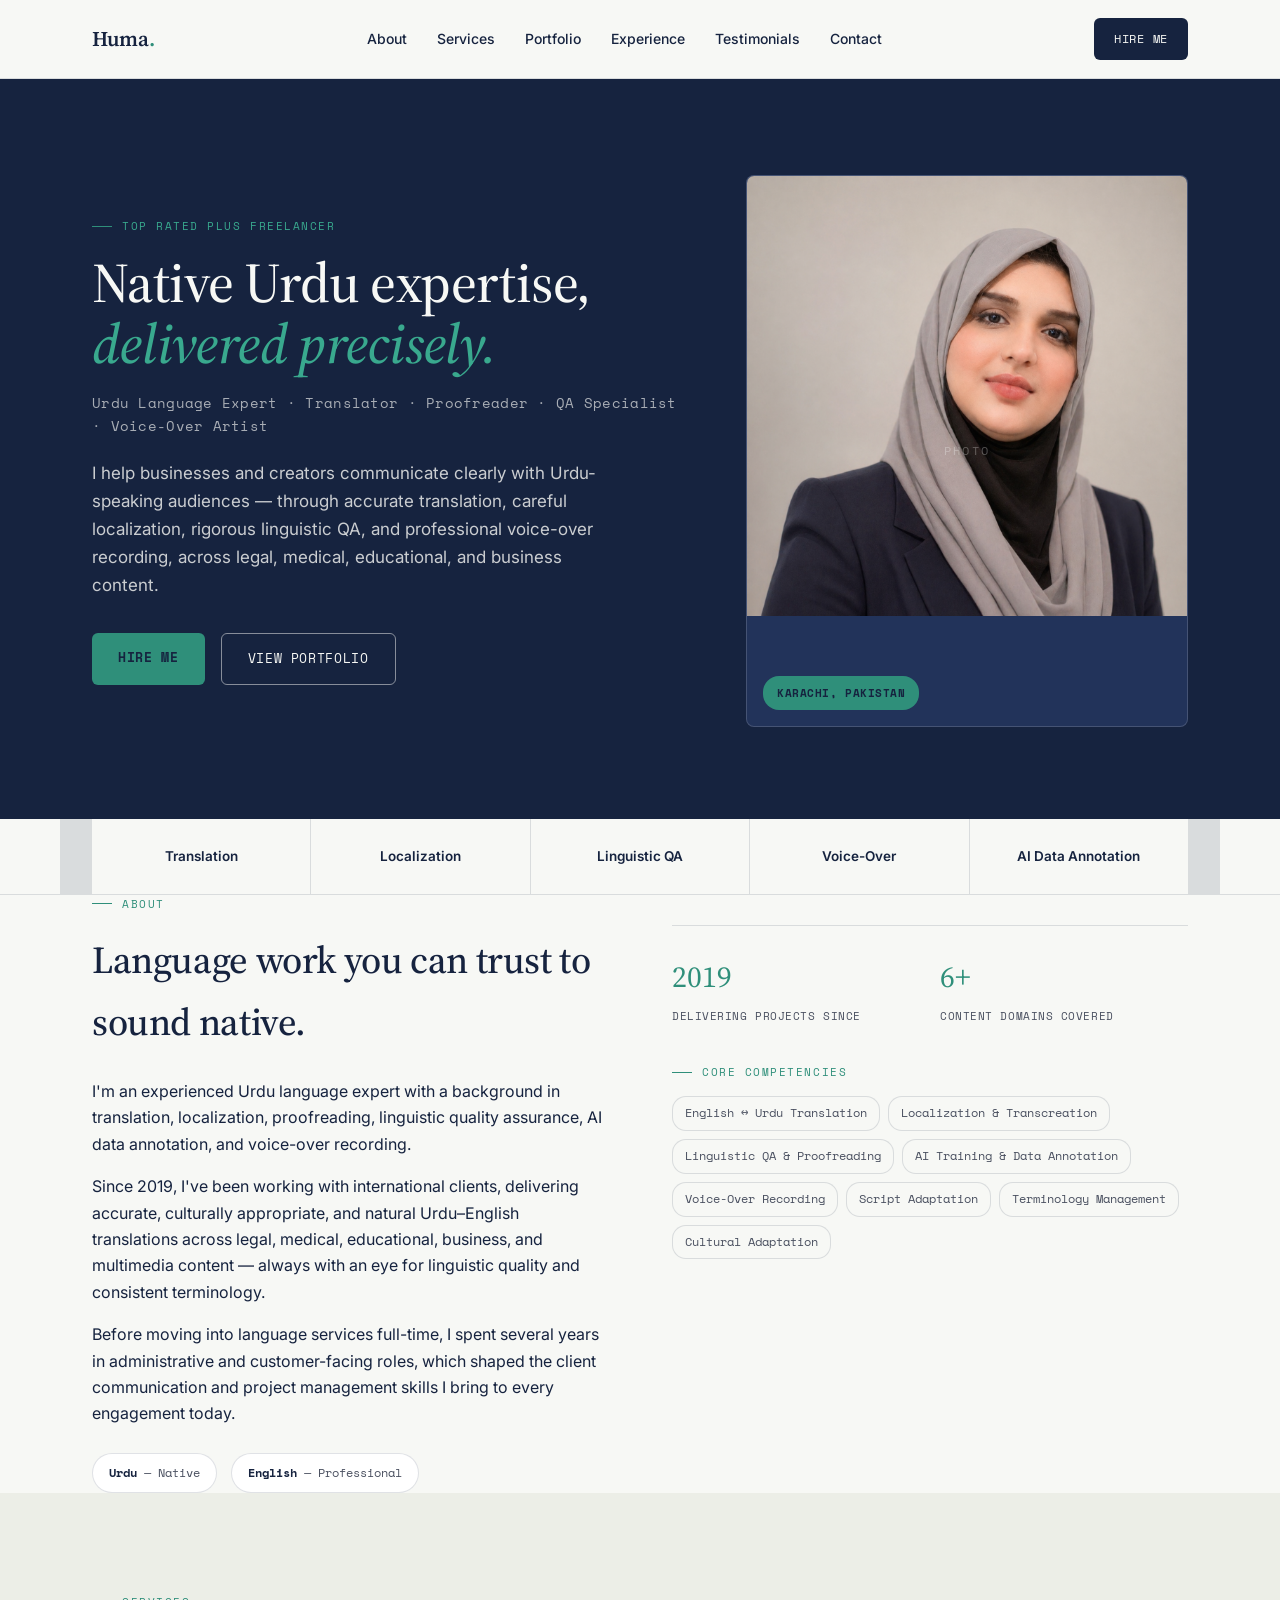
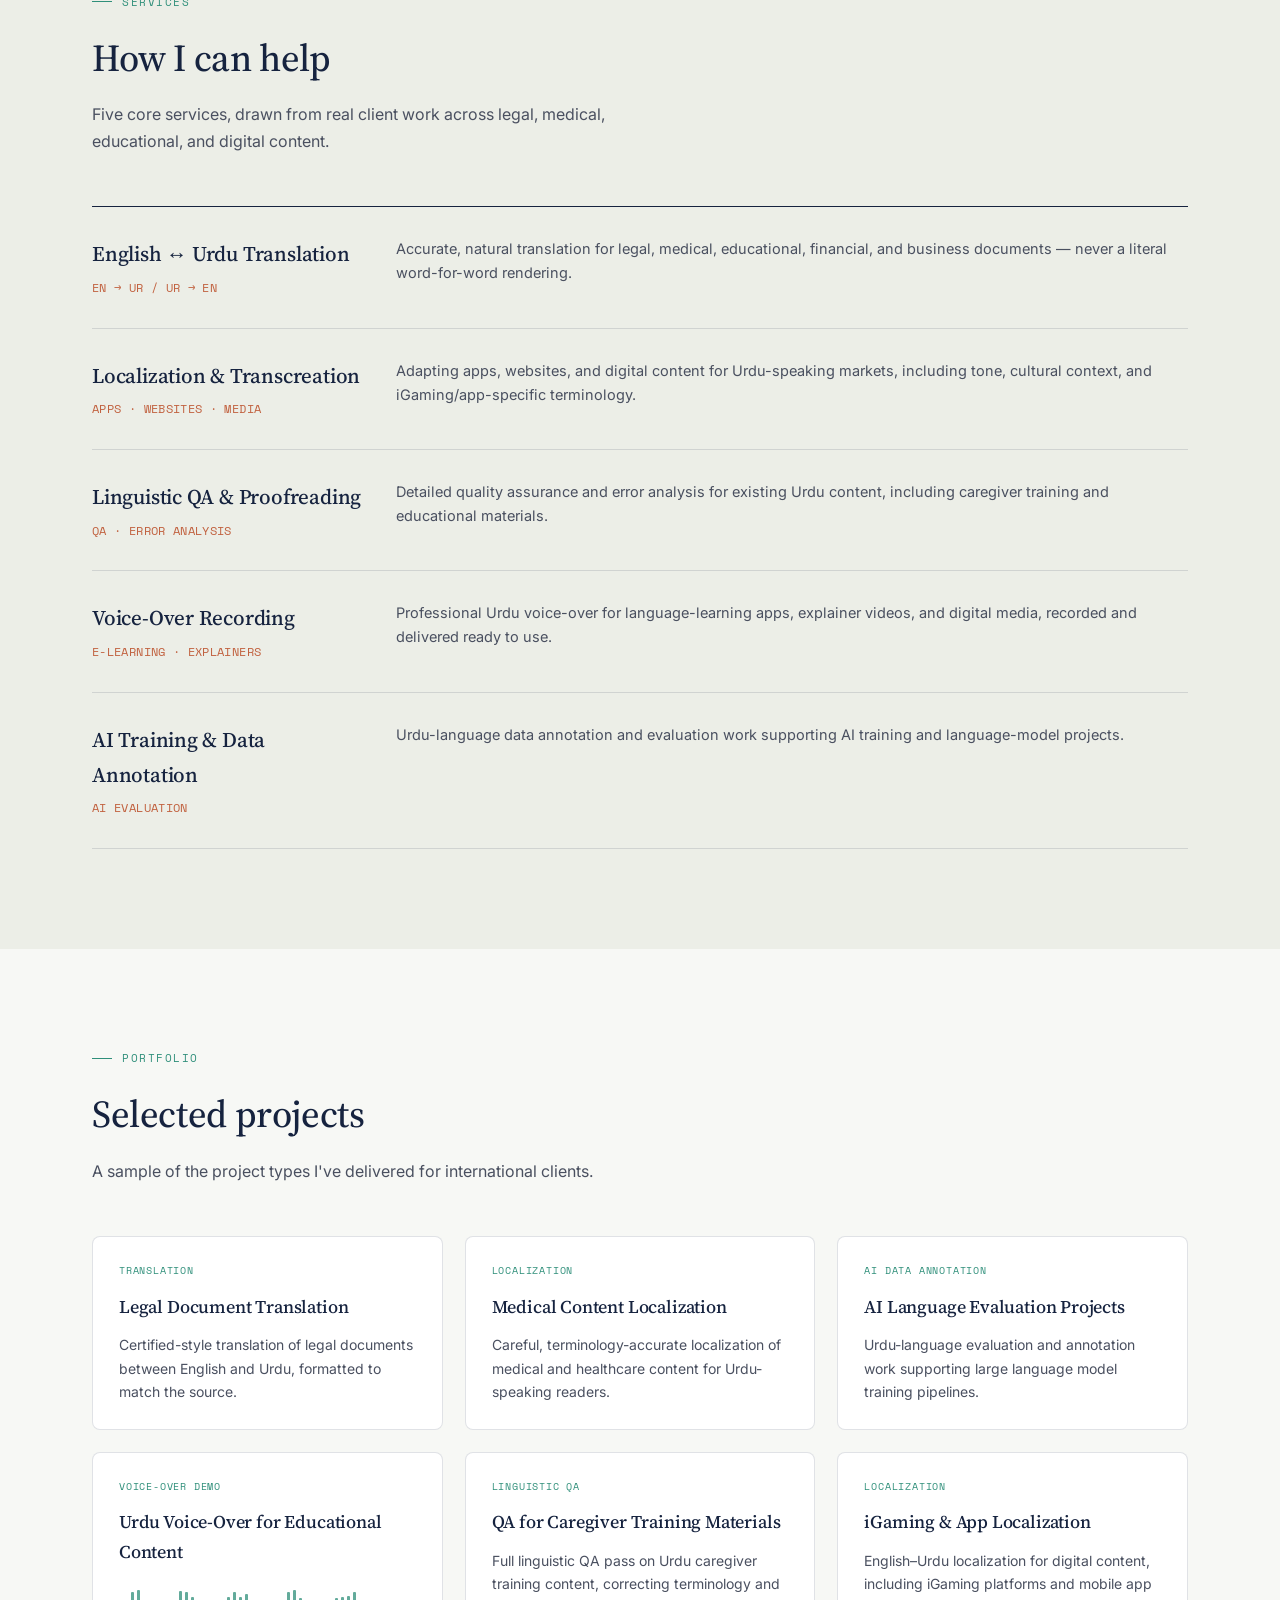
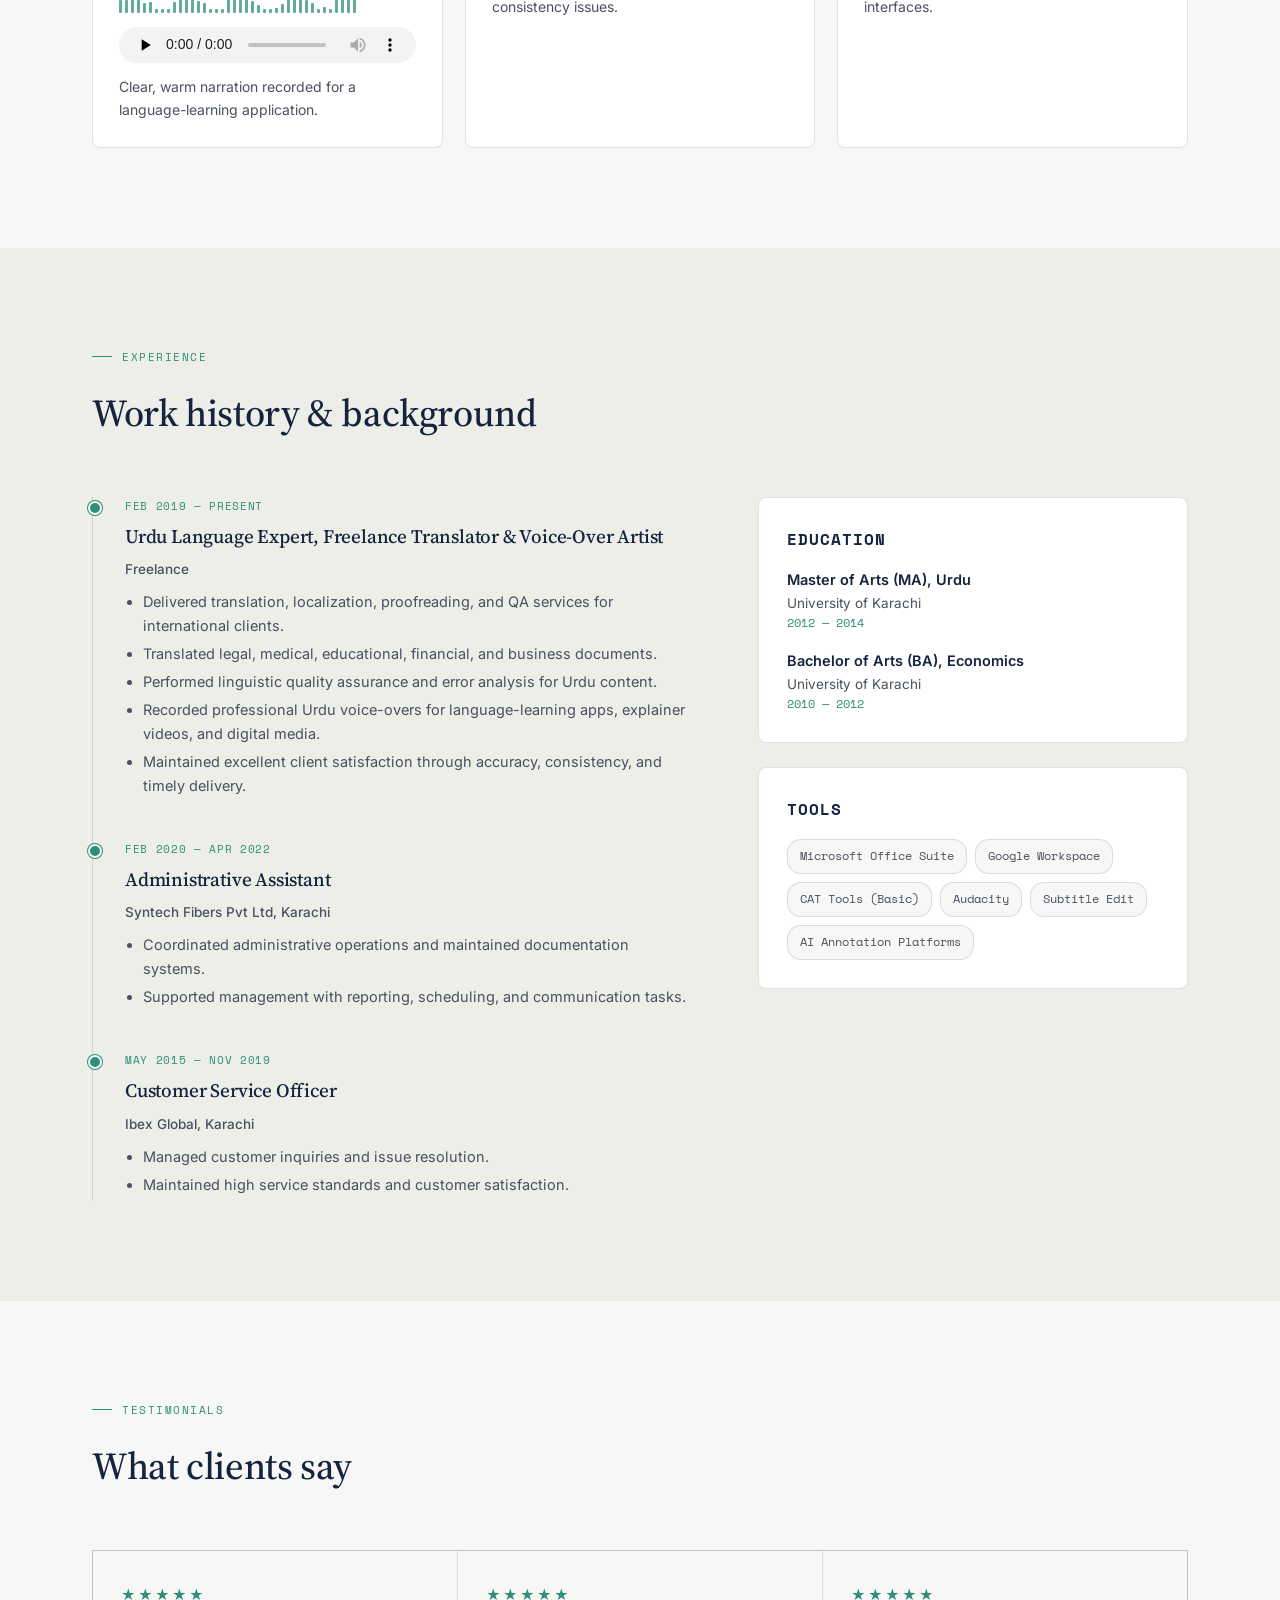
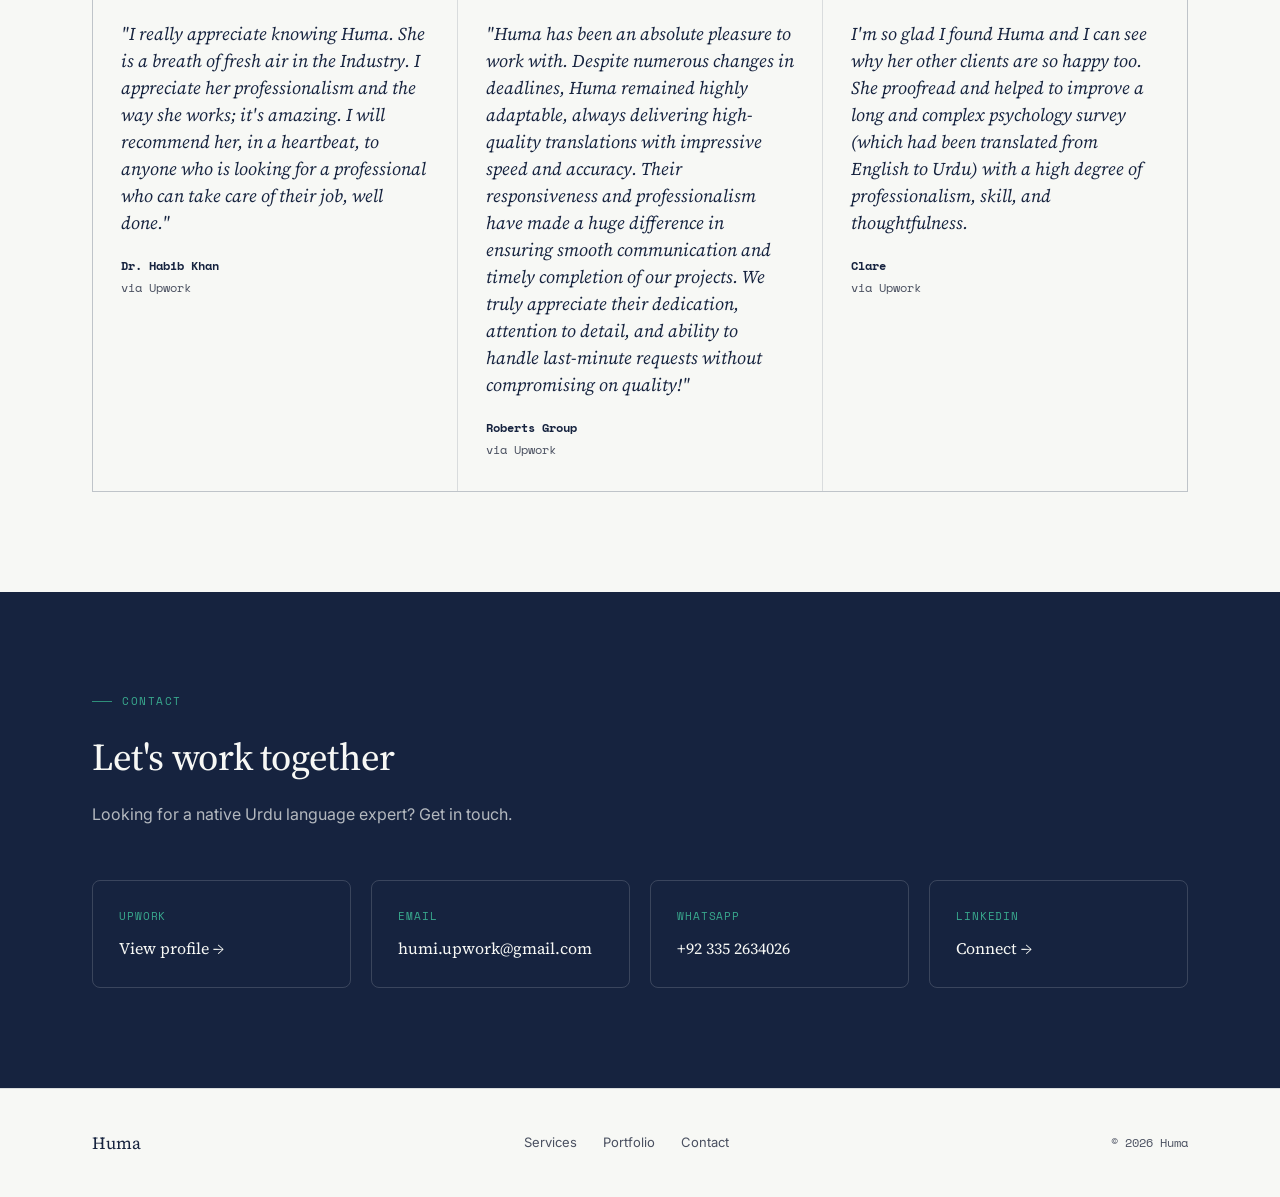
==== commit a333e787: "Update index.html" ====
--- a/index.html
+++ b/index.html
@@ -394,9 +394,9 @@
       <div class="exp-grid">
         <div class="timeline">
           <div class="t-item">
-            <div class="t-date">Apr 2022 — Present</div>
+            <div class="t-date">Feb 2019 — Present</div>
             <h3>Urdu Language Expert, Freelance Translator &amp; Voice-Over Artist</h3>
-            <div class="t-org">Upwork</div>
+            <div class="t-org">Freelance</div>
             <ul>
               <li>Delivered translation, localization, proofreading, and QA services for international clients.</li>
               <li>Translated legal, medical, educational, financial, and business documents.</li>
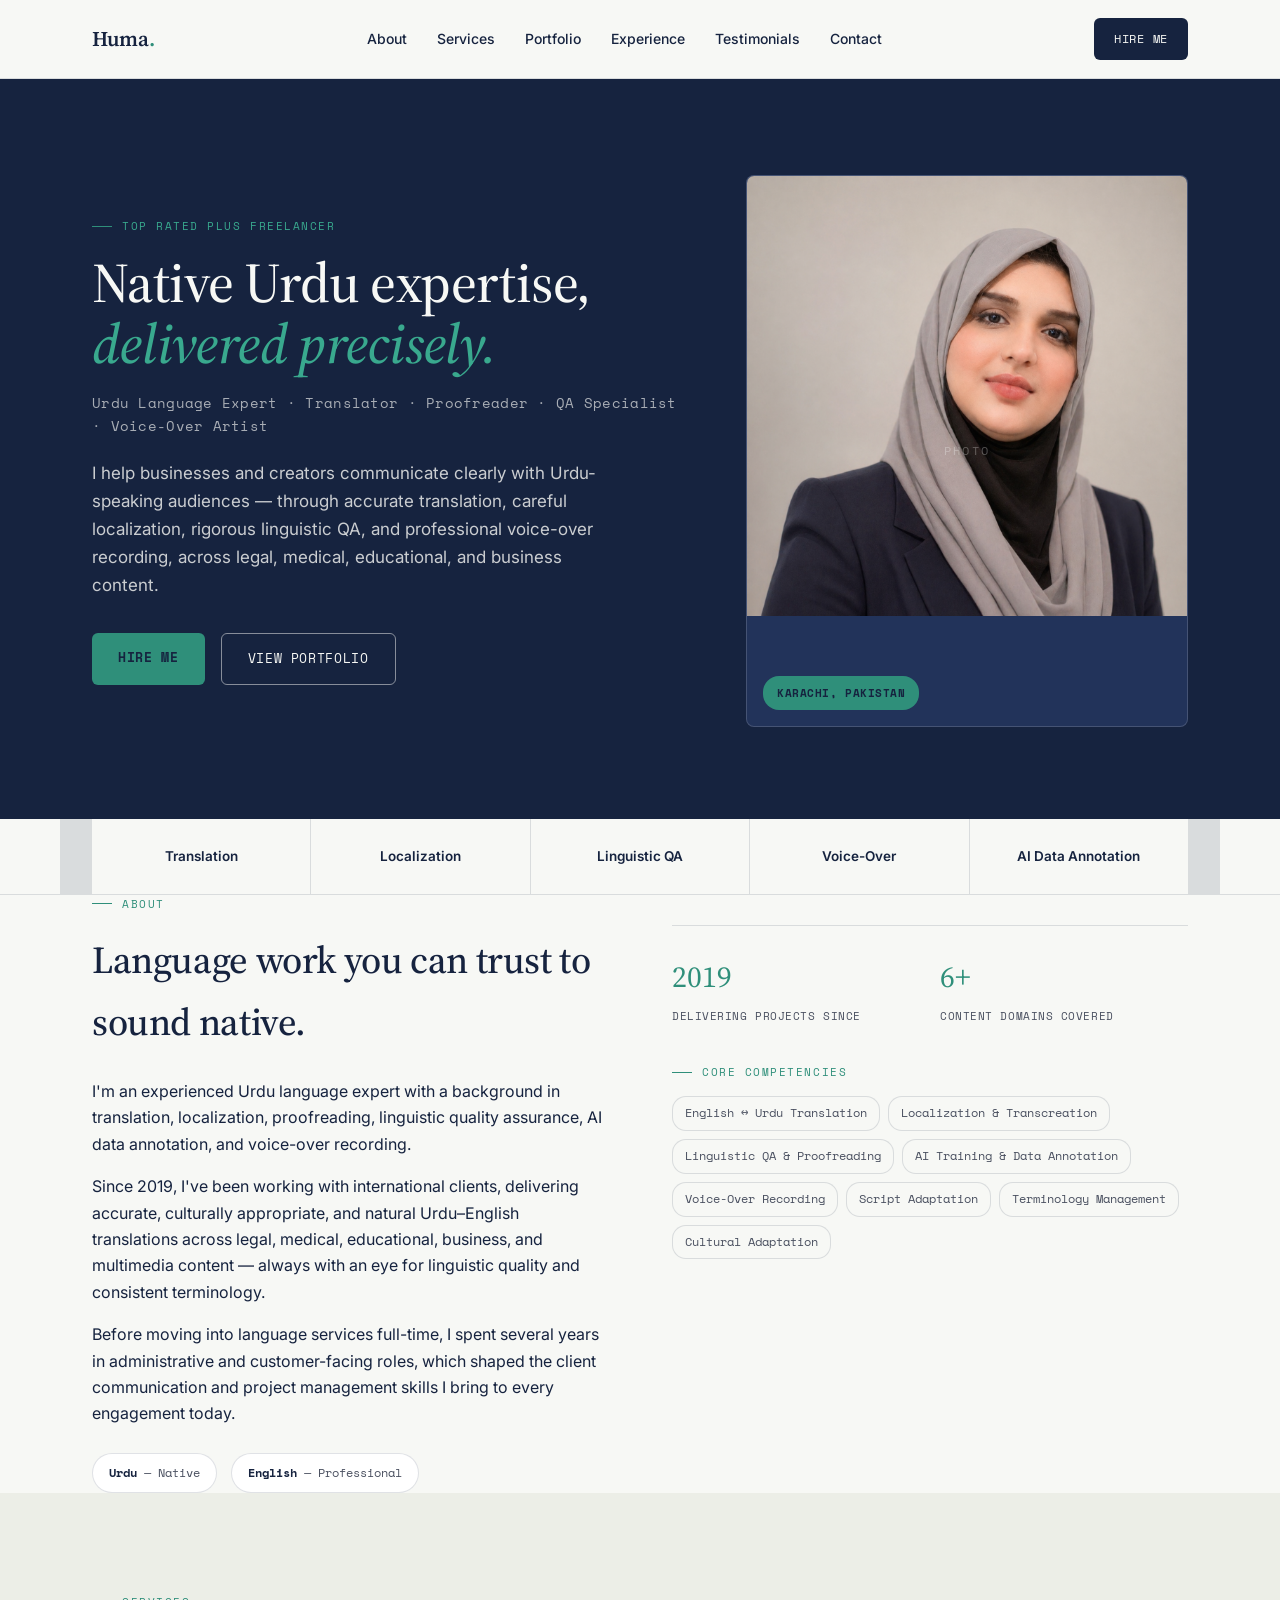
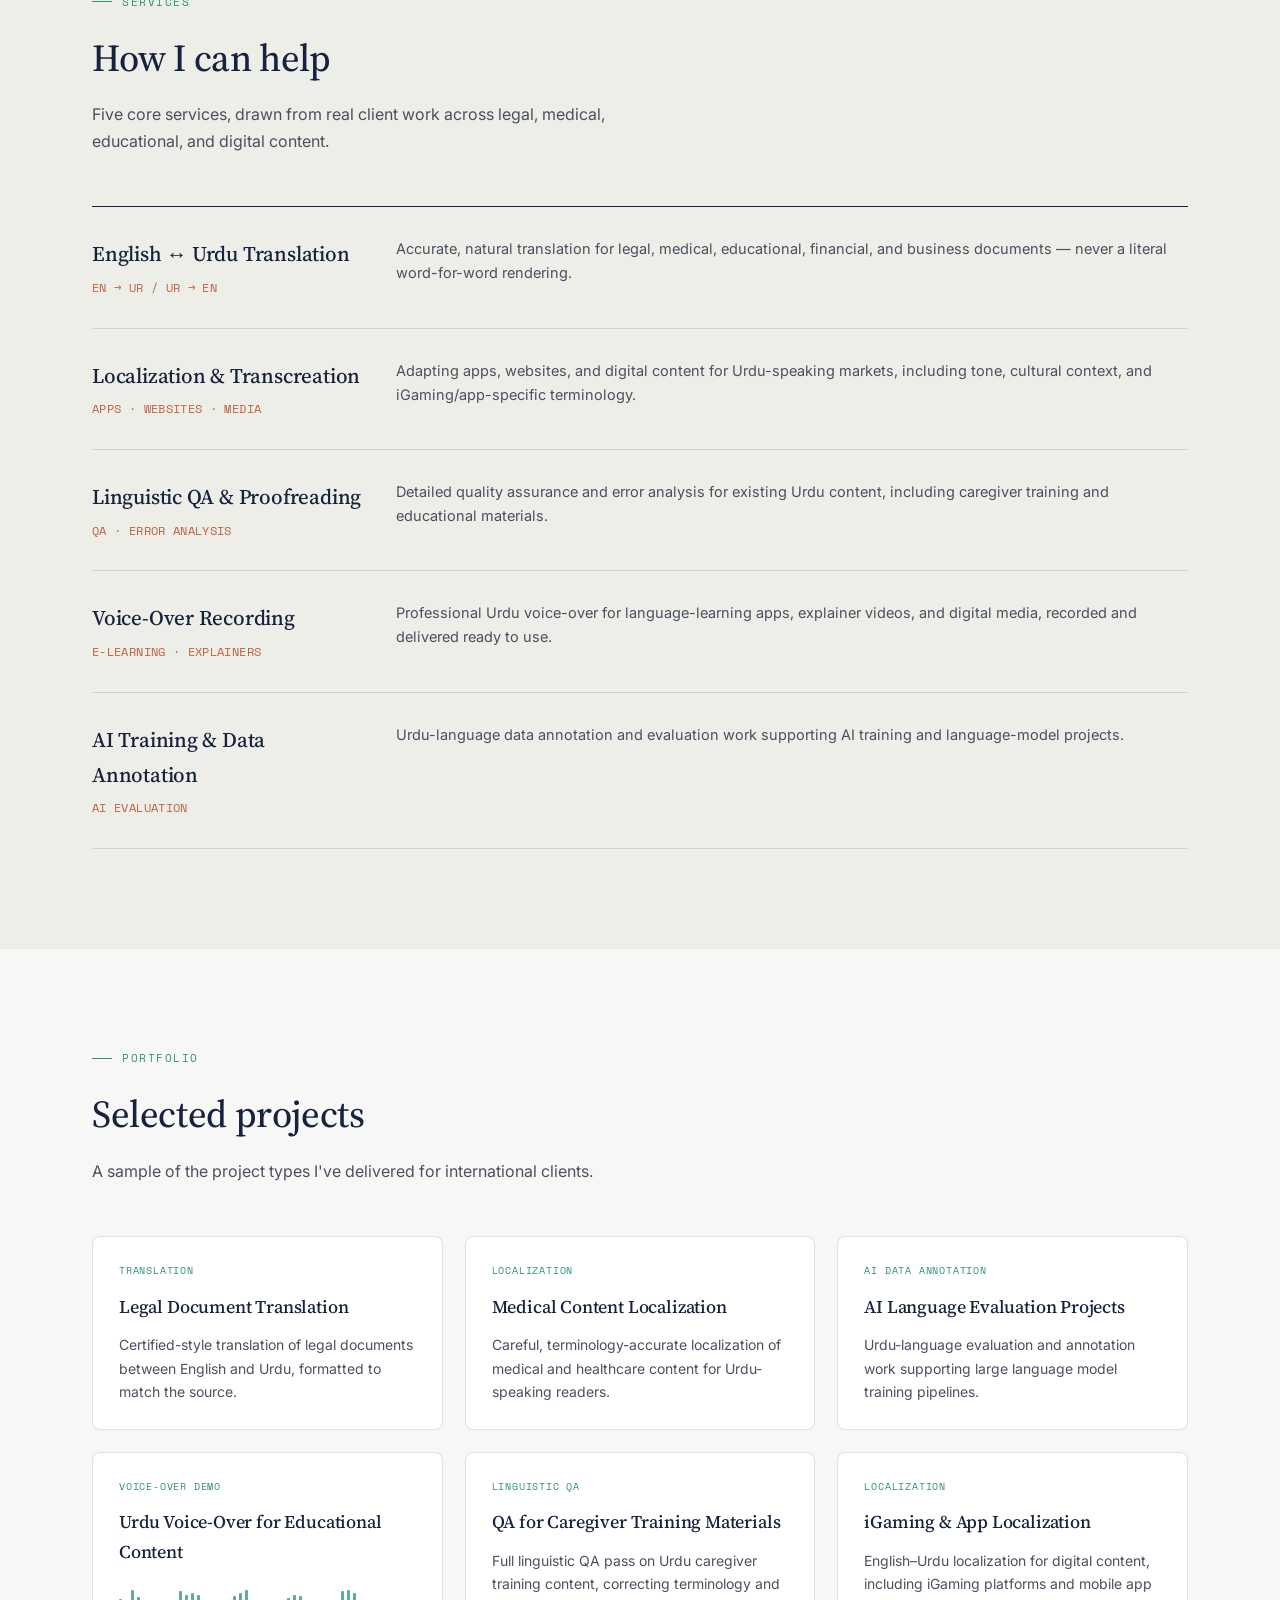
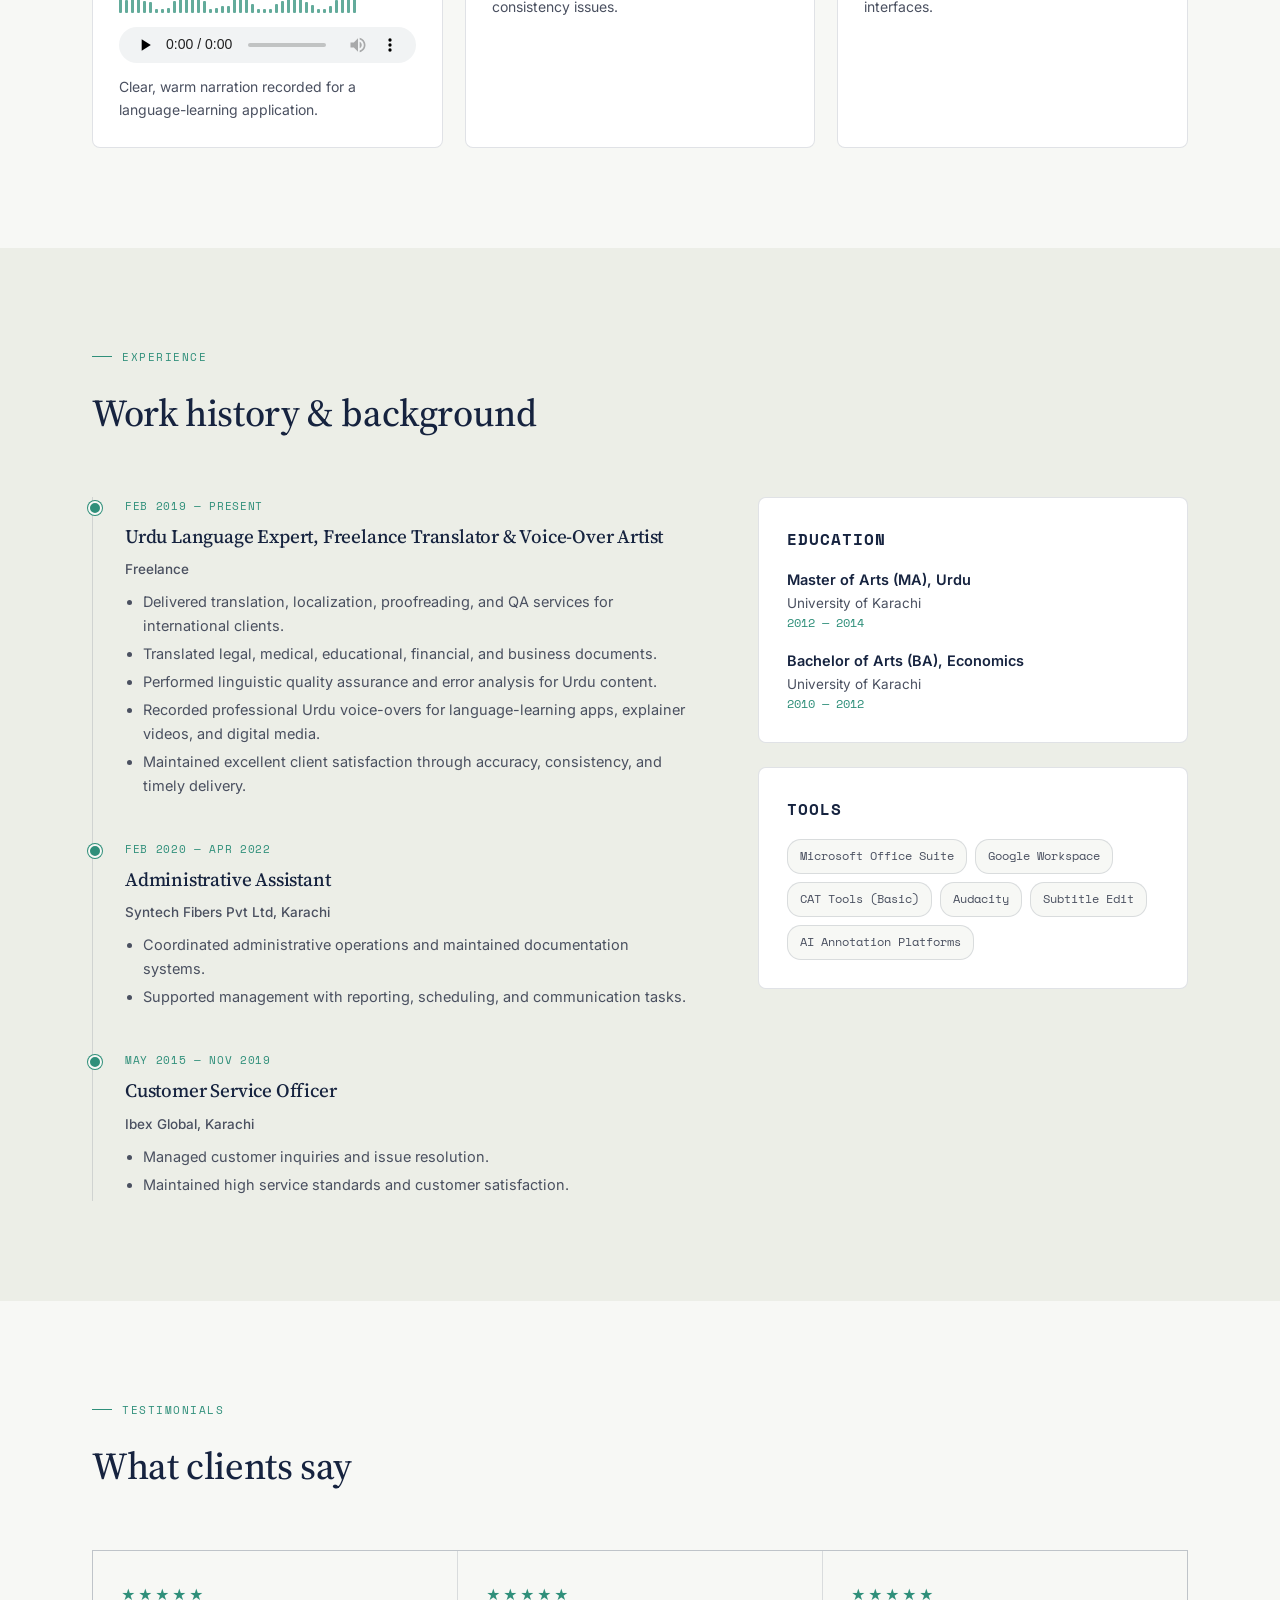
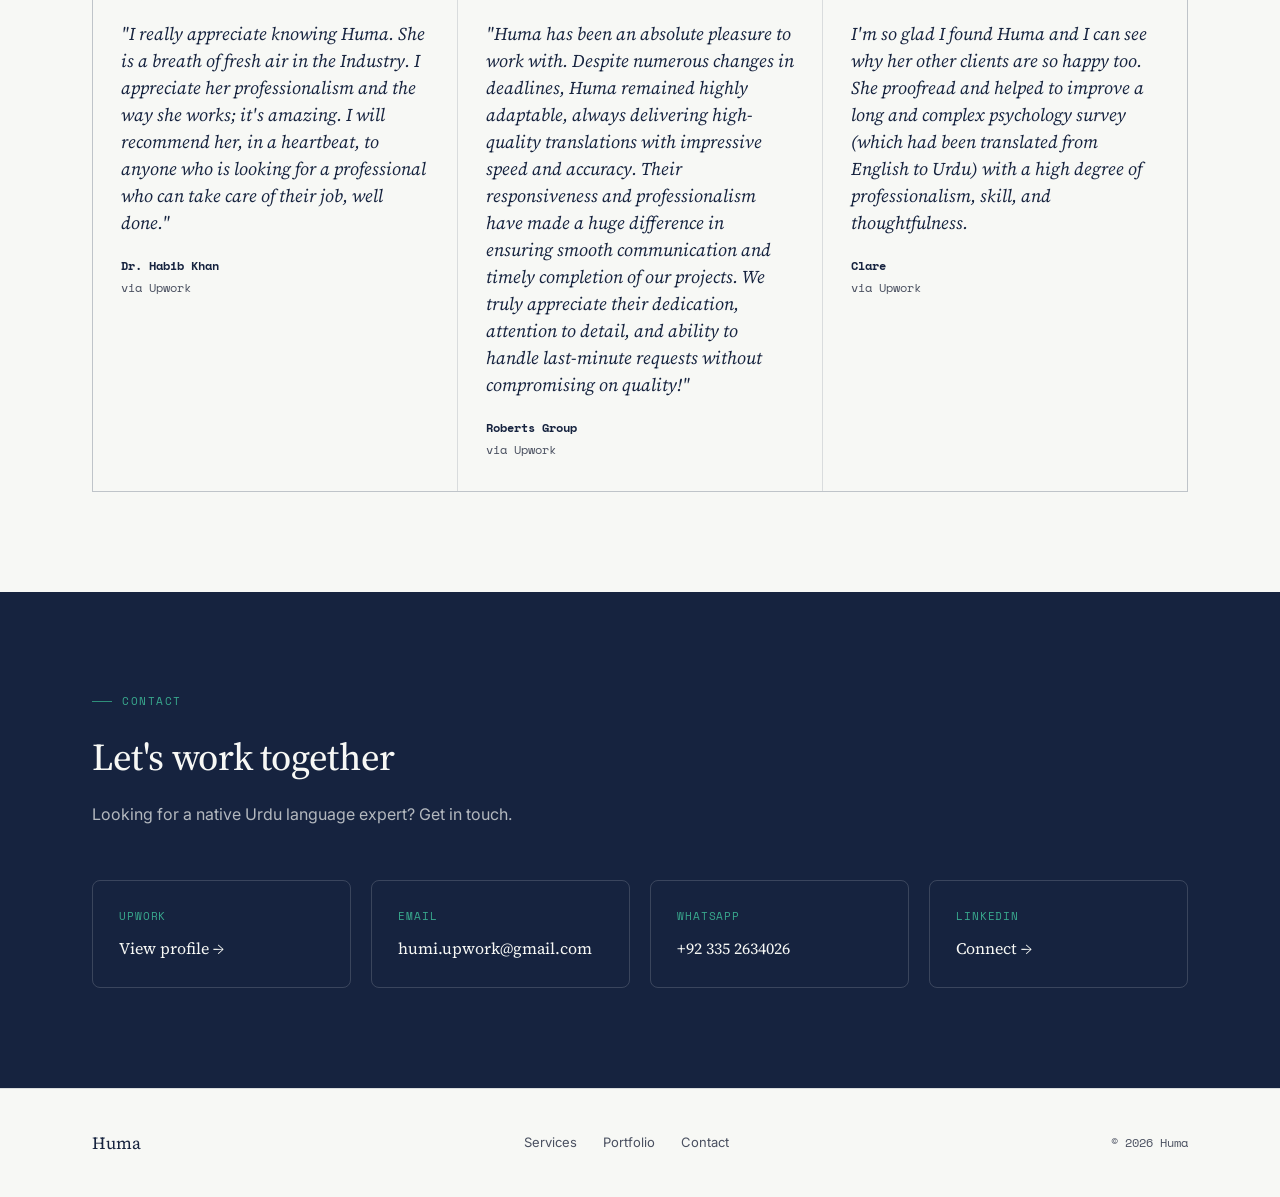
==== commit 2e4f2293: "Update index.html" ====
--- a/index.html
+++ b/index.html
@@ -1,6 +1,27 @@
 <!DOCTYPE html>
 <html lang="en">
-<head>
+<script type="application/ld+json">
+{
+  "@context": "https://schema.org",
+  "@type": "Person",
+  "name": "Huma H.",
+  "url": "https://huma212.github.io/",
+  "jobTitle": "English to Urdu Translator, Localization Specialist, Proofreader and Voice Over Artist",
+  "description": "Professional English to Urdu translator, proofreader, localization specialist, transcriptionist, subtitler and female voice over artist serving clients worldwide.",
+  "email": "mailto:humi.upwork@gmail.com",
+  "telephone": "+923352634026",
+  "knowsLanguage": [
+    "English",
+    "Urdu"
+  ],
+  "sameAs": [
+    "https://www.linkedin.com/in/urdutranslator/",
+    "https://www.upwork.com/freelancers/urdutranslator1",
+    "https://www.proz.com/next/profile/3977641/",
+    "https://www.freelancer.pk/u/Huma021"
+  ]
+}
+</script><head>
 <meta charset="UTF-8">
 <meta name="viewport" content="width=device-width, initial-scale=1.0">
 <title>Huma — Urdu Language Expert | Translator, Localization & Voice-Over</title>
